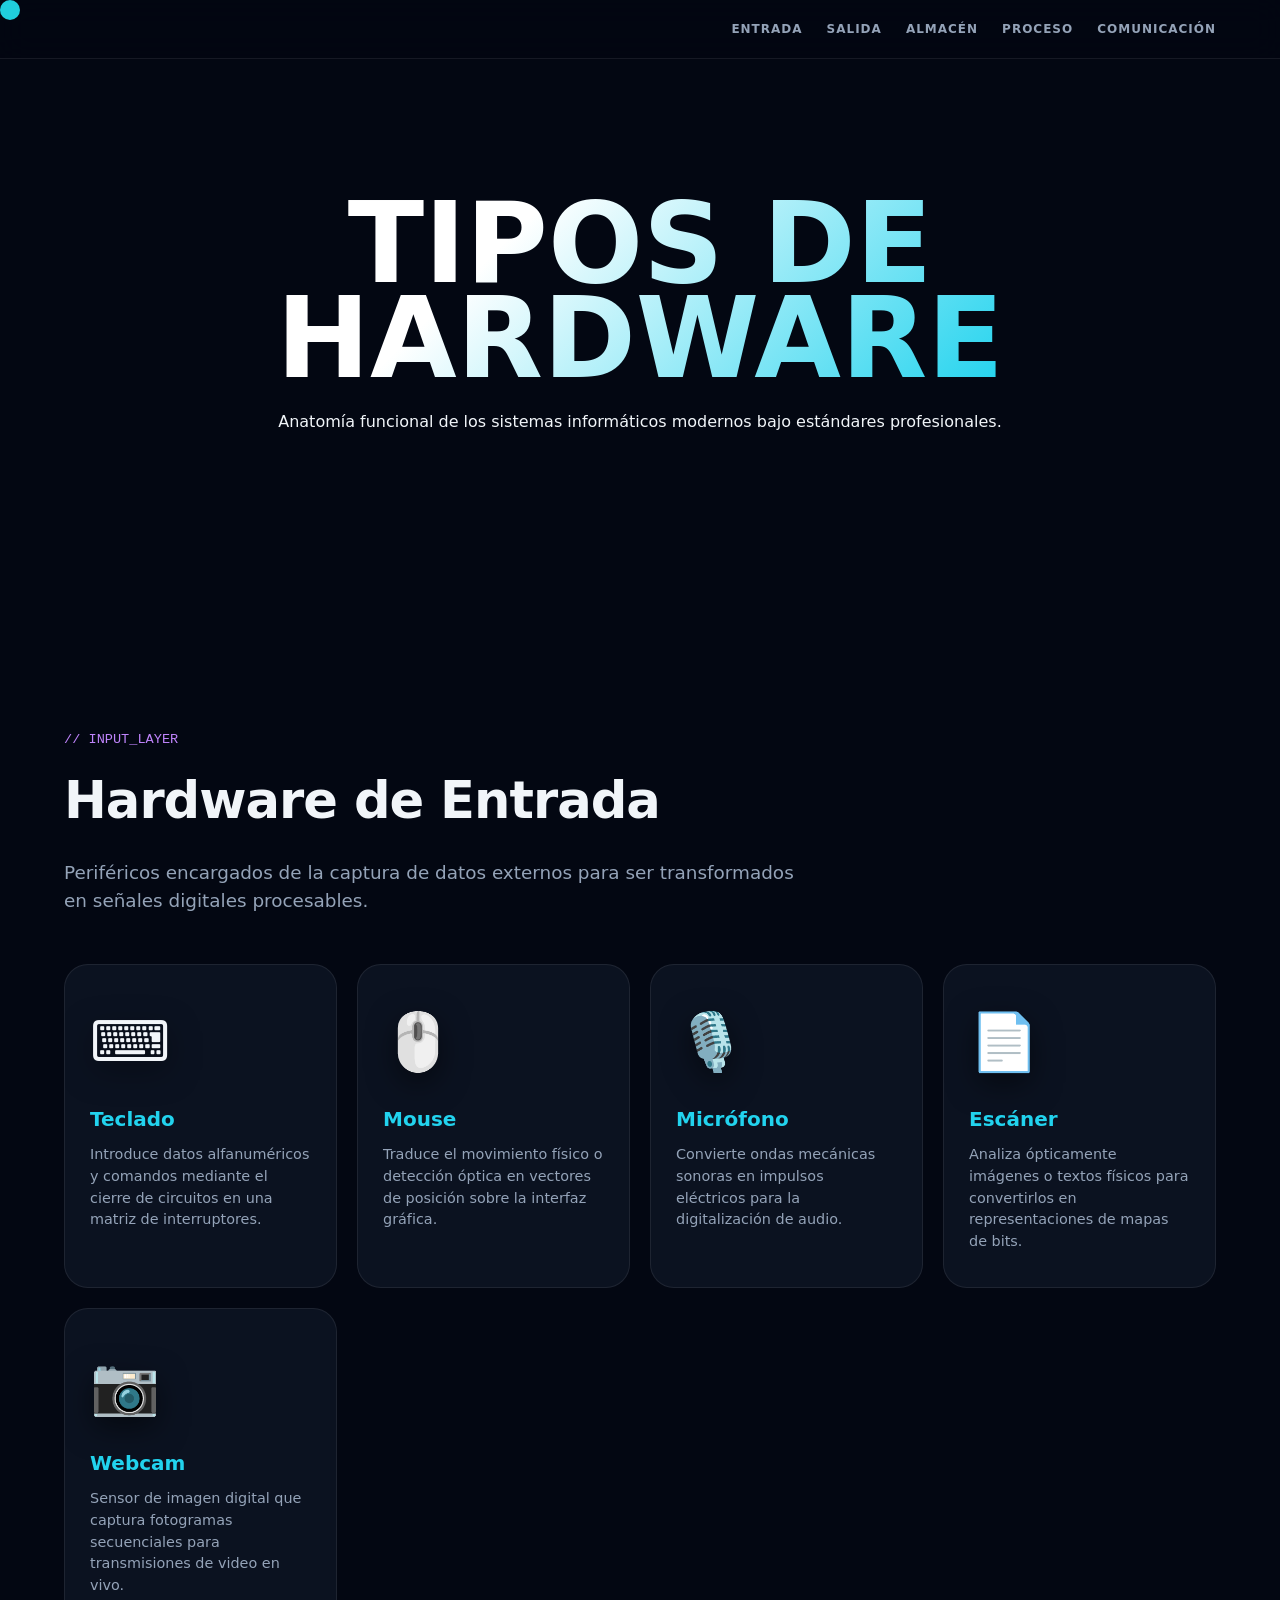
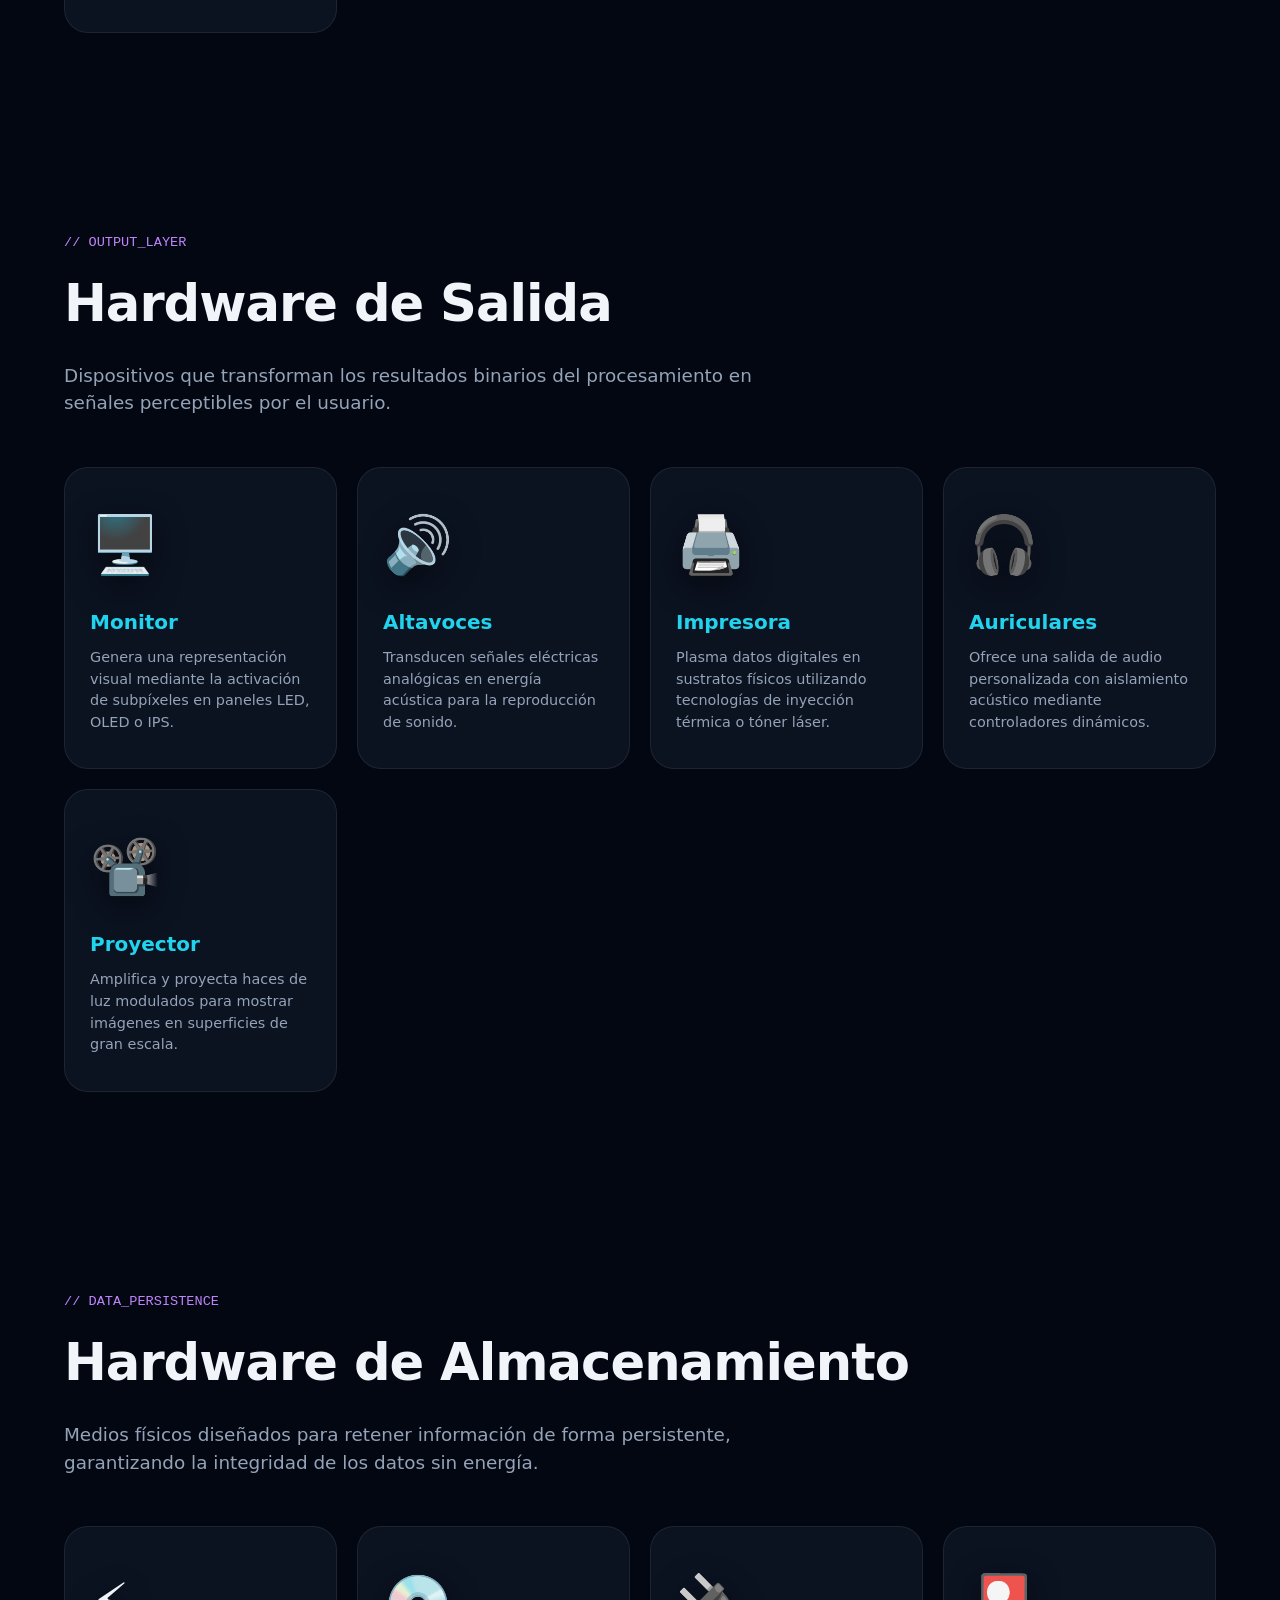
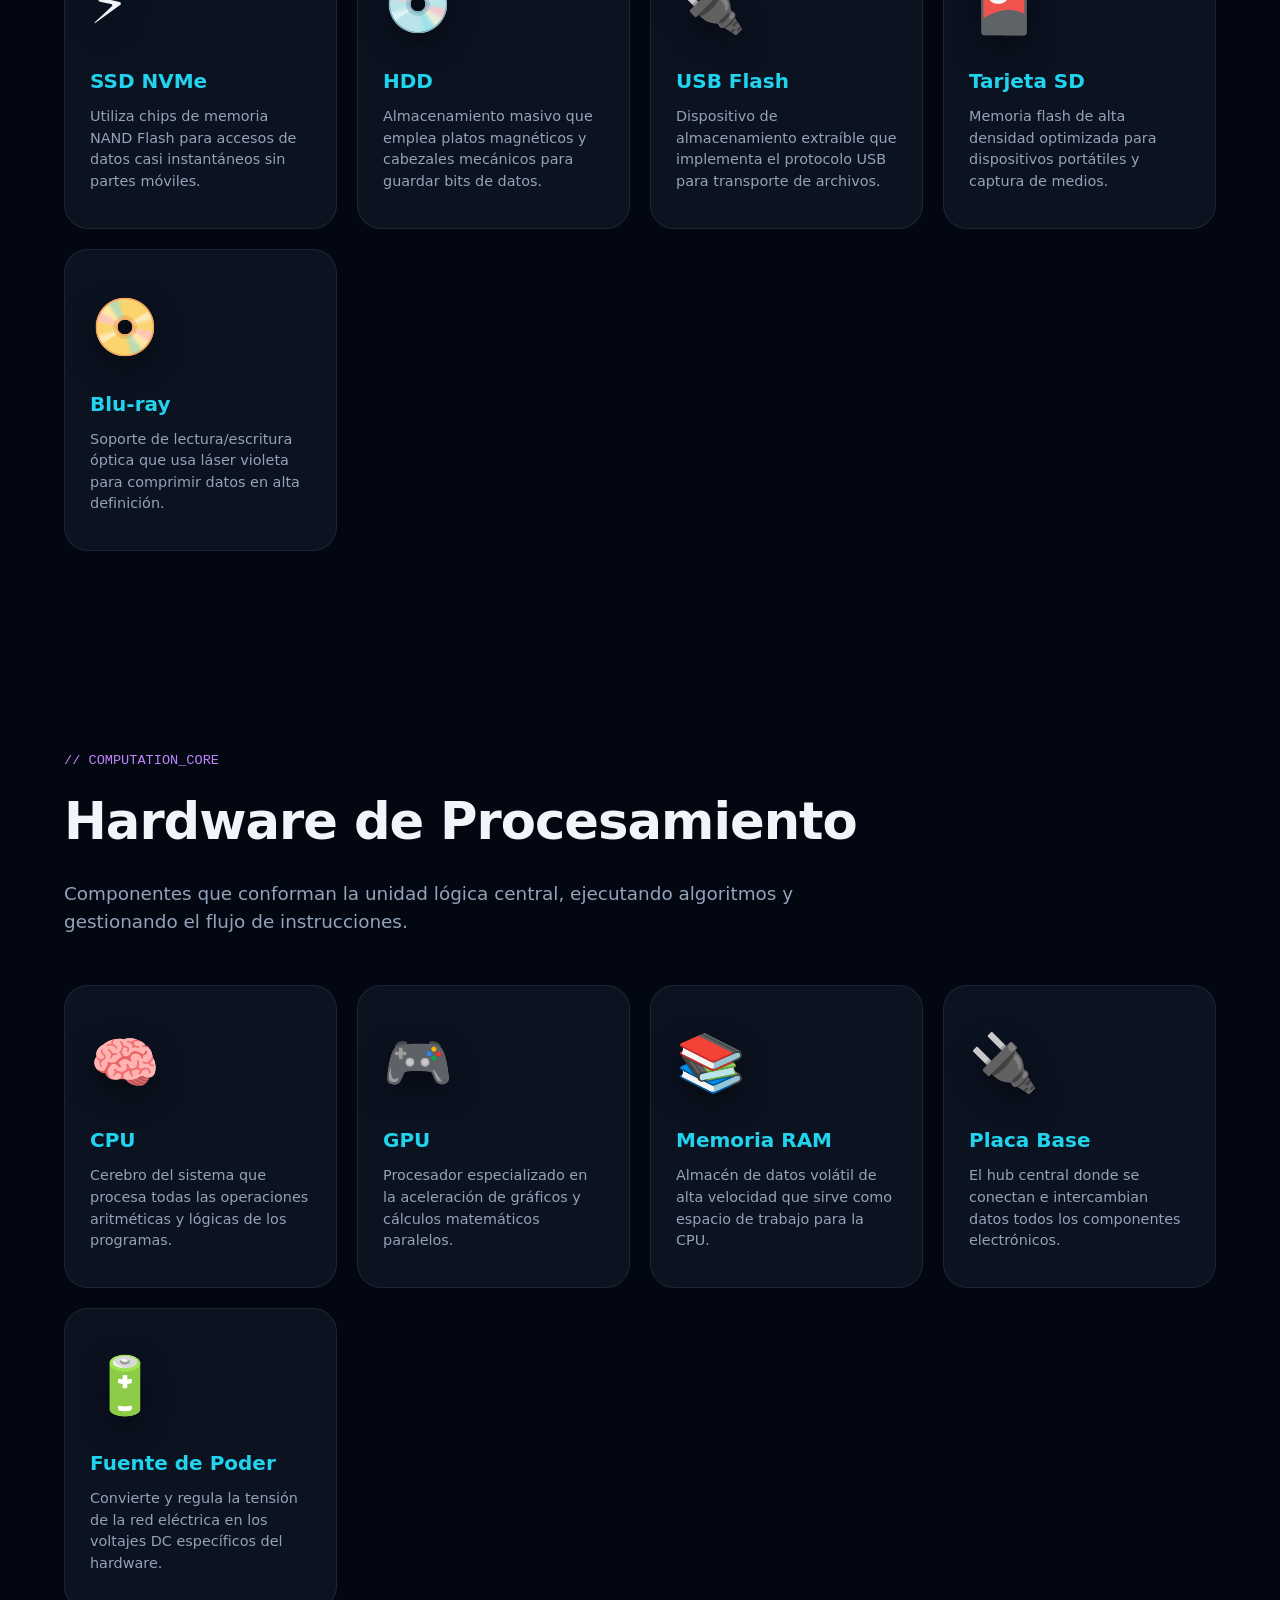
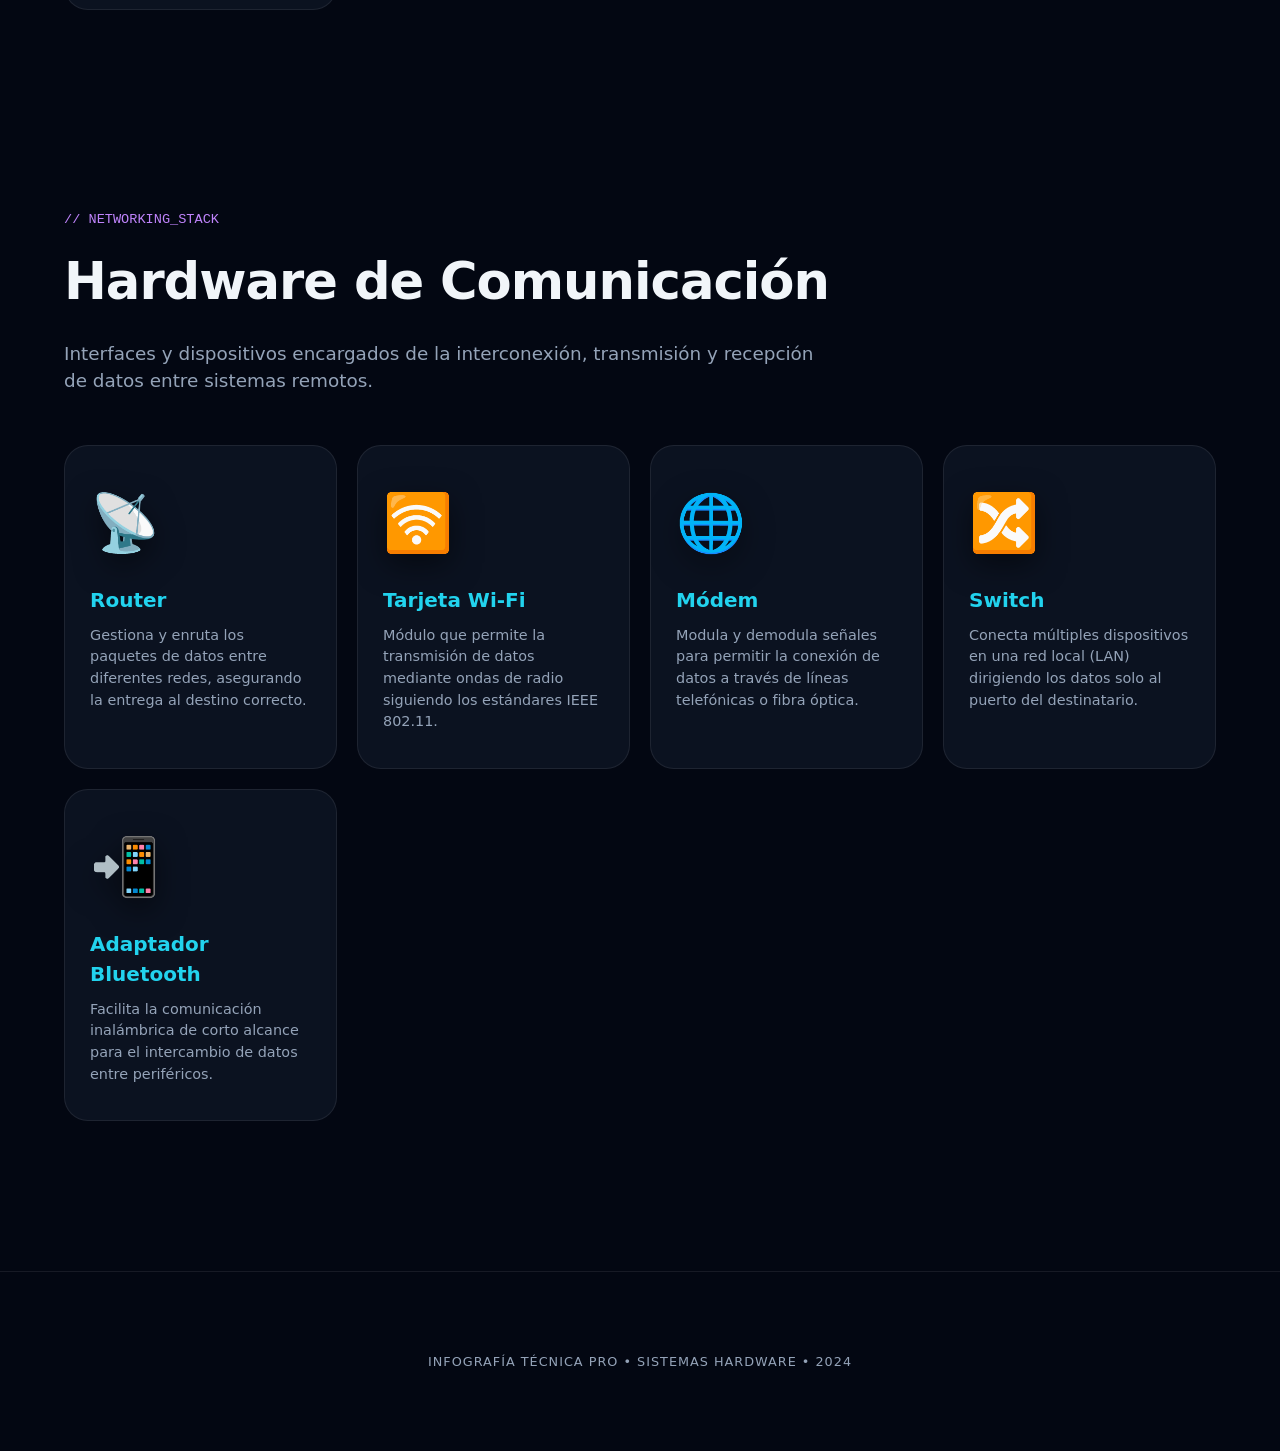
==== index.html @ b160a271 "Add files via upload" ====
<!DOCTYPE html>
<html lang="es">
<head>
    <meta charset="UTF-8">
    <meta name="viewport" content="width=device-width, initial-scale=1.0">
    <title>Tipos de Hardware | Especificaciones Técnicas</title>
    <link rel="stylesheet" href="style.css">
</head>
<body>

    <div id="cursor"></div>
    <div class="scroll-watcher" id="progress"></div>

    <nav>
        <div class="brand"></div>
        <div class="nav-links">
            <a href="#input">Entrada</a>
            <a href="#output">Salida</a>
            <a href="#storage">Almacén</a>
            <a href="#proc">Proceso</a>
            <a href="#comm">Comunicación</a>
        </div>
    </nav>

    <header class="hero">
        <h1>TIPOS DE<br>HARDWARE</h1>
        <p>Anatomía funcional de los sistemas informáticos modernos bajo estándares profesionales.</p>
    </header>

    <div class="content-container">
        
        <!-- ENTRADA -->
        <section class="section" id="input">
            <span class="section-tag">// INPUT_LAYER</span>
            <h2>Hardware de Entrada</h2>
            <p class="desc">Periféricos encargados de la captura de datos externos para ser transformados en señales digitales procesables.</p>
            <div class="hardware-grid">
                <div class="hw-card">
                    <span class="hw-icon">⌨️</span>
                    <div class="hw-name">Teclado</div>
                    <p class="hw-usage">Introduce datos alfanuméricos y comandos mediante el cierre de circuitos en una matriz de interruptores.</p>
                </div>
                <div class="hw-card">
                    <span class="hw-icon">🖱️</span>
                    <div class="hw-name">Mouse</div>
                    <p class="hw-usage">Traduce el movimiento físico o detección óptica en vectores de posición sobre la interfaz gráfica.</p>
                </div>
                <div class="hw-card">
                    <span class="hw-icon">🎙️</span>
                    <div class="hw-name">Micrófono</div>
                    <p class="hw-usage">Convierte ondas mecánicas sonoras en impulsos eléctricos para la digitalización de audio.</p>
                </div>
                <div class="hw-card">
                    <span class="hw-icon">📄</span>
                    <div class="hw-name">Escáner</div>
                    <p class="hw-usage">Analiza ópticamente imágenes o textos físicos para convertirlos en representaciones de mapas de bits.</p>
                </div>
                <div class="hw-card">
                    <span class="hw-icon">📷</span>
                    <div class="hw-name">Webcam</div>
                    <p class="hw-usage">Sensor de imagen digital que captura fotogramas secuenciales para transmisiones de video en vivo.</p>
                </div>
            </div>
        </section>

        <!-- SALIDA -->
        <section class="section" id="output">
            <span class="section-tag">// OUTPUT_LAYER</span>
            <h2>Hardware de Salida</h2>
            <p class="desc">Dispositivos que transforman los resultados binarios del procesamiento en señales perceptibles por el usuario.</p>
            <div class="hardware-grid">
                <div class="hw-card">
                    <span class="hw-icon">🖥️</span>
                    <div class="hw-name">Monitor</div>
                    <p class="hw-usage">Genera una representación visual mediante la activación de subpíxeles en paneles LED, OLED o IPS.</p>
                </div>
                <div class="hw-card">
                    <span class="hw-icon">🔊</span>
                    <div class="hw-name">Altavoces</div>
                    <p class="hw-usage">Transducen señales eléctricas analógicas en energía acústica para la reproducción de sonido.</p>
                </div>
                <div class="hw-card">
                    <span class="hw-icon">🖨️</span>
                    <div class="hw-name">Impresora</div>
                    <p class="hw-usage">Plasma datos digitales en sustratos físicos utilizando tecnologías de inyección térmica o tóner láser.</p>
                </div>
                <div class="hw-card">
                    <span class="hw-icon">🎧</span>
                    <div class="hw-name">Auriculares</div>
                    <p class="hw-usage">Ofrece una salida de audio personalizada con aislamiento acústico mediante controladores dinámicos.</p>
                </div>
                <div class="hw-card">
                    <span class="hw-icon">📽️</span>
                    <div class="hw-name">Proyector</div>
                    <p class="hw-usage">Amplifica y proyecta haces de luz modulados para mostrar imágenes en superficies de gran escala.</p>
                </div>
            </div>
        </section>

        <!-- ALMACENAMIENTO -->
        <section class="section" id="storage">
            <span class="section-tag">// DATA_PERSISTENCE</span>
            <h2>Hardware de Almacenamiento</h2>
            <p class="desc">Medios físicos diseñados para retener información de forma persistente, garantizando la integridad de los datos sin energía.</p>
            <div class="hardware-grid">
                <div class="hw-card">
                    <span class="hw-icon">⚡</span>
                    <div class="hw-name">SSD NVMe</div>
                    <p class="hw-usage">Utiliza chips de memoria NAND Flash para accesos de datos casi instantáneos sin partes móviles.</p>
                </div>
                <div class="hw-card">
                    <span class="hw-icon">💿</span>
                    <div class="hw-name">HDD</div>
                    <p class="hw-usage">Almacenamiento masivo que emplea platos magnéticos y cabezales mecánicos para guardar bits de datos.</p>
                </div>
                <div class="hw-card">
                    <span class="hw-icon">🔌</span>
                    <div class="hw-name">USB Flash</div>
                    <p class="hw-usage">Dispositivo de almacenamiento extraíble que implementa el protocolo USB para transporte de archivos.</p>
                </div>
                <div class="hw-card">
                    <span class="hw-icon">🎴</span>
                    <div class="hw-name">Tarjeta SD</div>
                    <p class="hw-usage">Memoria flash de alta densidad optimizada para dispositivos portátiles y captura de medios.</p>
                </div>
                <div class="hw-card">
                    <span class="hw-icon">📀</span>
                    <div class="hw-name">Blu-ray</div>
                    <p class="hw-usage">Soporte de lectura/escritura óptica que usa láser violeta para comprimir datos en alta definición.</p>
                </div>
            </div>
        </section>

        <!-- PROCESAMIENTO -->
        <section class="section" id="proc">
            <span class="section-tag">// COMPUTATION_CORE</span>
            <h2>Hardware de Procesamiento</h2>
            <p class="desc">Componentes que conforman la unidad lógica central, ejecutando algoritmos y gestionando el flujo de instrucciones.</p>
            <div class="hardware-grid">
                <div class="hw-card">
                    <span class="hw-icon">🧠</span>
                    <div class="hw-name">CPU</div>
                    <p class="hw-usage">Cerebro del sistema que procesa todas las operaciones aritméticas y lógicas de los programas.</p>
                </div>
                <div class="hw-card">
                    <span class="hw-icon">🎮</span>
                    <div class="hw-name">GPU</div>
                    <p class="hw-usage">Procesador especializado en la aceleración de gráficos y cálculos matemáticos paralelos.</p>
                </div>
                <div class="hw-card">
                    <span class="hw-icon">📚</span>
                    <div class="hw-name">Memoria RAM</div>
                    <p class="hw-usage">Almacén de datos volátil de alta velocidad que sirve como espacio de trabajo para la CPU.</p>
                </div>
                <div class="hw-card">
                    <span class="hw-icon">🔌</span>
                    <div class="hw-name">Placa Base</div>
                    <p class="hw-usage">El hub central donde se conectan e intercambian datos todos los componentes electrónicos.</p>
                </div>
                <div class="hw-card">
                    <span class="hw-icon">🔋</span>
                    <div class="hw-name">Fuente de Poder</div>
                    <p class="hw-usage">Convierte y regula la tensión de la red eléctrica en los voltajes DC específicos del hardware.</p>
                </div>
            </div>
        </section>

        <!-- COMUNICACIÓN -->
        <section class="section" id="comm">
            <span class="section-tag">// NETWORKING_STACK</span>
            <h2>Hardware de Comunicación</h2>
            <p class="desc">Interfaces y dispositivos encargados de la interconexión, transmisión y recepción de datos entre sistemas remotos.</p>
            <div class="hardware-grid">
                <div class="hw-card">
                    <span class="hw-icon">📡</span>
                    <div class="hw-name">Router</div>
                    <p class="hw-usage">Gestiona y enruta los paquetes de datos entre diferentes redes, asegurando la entrega al destino correcto.</p>
                </div>
                <div class="hw-card">
                    <span class="hw-icon">🛜</span>
                    <div class="hw-name">Tarjeta Wi-Fi</div>
                    <p class="hw-usage">Módulo que permite la transmisión de datos mediante ondas de radio siguiendo los estándares IEEE 802.11.</p>
                </div>
                <div class="hw-card">
                    <span class="hw-icon">🌐</span>
                    <div class="hw-name">Módem</div>
                    <p class="hw-usage">Modula y demodula señales para permitir la conexión de datos a través de líneas telefónicas o fibra óptica.</p>
                </div>
                <div class="hw-card">
                    <span class="hw-icon">🔀</span>
                    <div class="hw-name">Switch</div>
                    <p class="hw-usage">Conecta múltiples dispositivos en una red local (LAN) dirigiendo los datos solo al puerto del destinatario.</p>
                </div>
                <div class="hw-card">
                    <span class="hw-icon">📲</span>
                    <div class="hw-name">Adaptador Bluetooth</div>
                    <p class="hw-usage">Facilita la comunicación inalámbrica de corto alcance para el intercambio de datos entre periféricos.</p>
                </div>
            </div>
        </section>

    </div>

    <footer>
        <p>INFOGRAFÍA TÉCNICA PRO &bull; SISTEMAS HARDWARE &bull; 2024</p>
    </footer>

    <script src="app.js">
        
    </script>
</body>
</html>
---- style.css ----
:root {
            --bg: #030712;
            --card-bg: rgba(17, 24, 39, 0.7);
            --primary: #22d3ee;
            --secondary: #818cf8;
            --text-main: #f1f5f9;
            --text-dim: #94a3b8;
            --accent: #c084fc;
            --border: rgba(255, 255, 255, 0.08);
            --transition-smooth: all 0.5s cubic-bezier(0.23, 1, 0.32, 1);
        }

        * {
            margin: 0;
            padding: 0;
            box-sizing: border-box;
            cursor: none; 
        }

        body {
            font-family: 'Inter', -apple-system, system-ui, sans-serif;
            background-color: var(--bg);
            color: var(--text-main);
            overflow-x: hidden;
            line-height: 1.5;
        }

        /* ===== INTERACTIVE ELEMENTS ===== */
        #cursor {
            width: 20px;
            height: 20px;
            background: var(--primary);
            border-radius: 50%;
            position: fixed;
            pointer-events: none;
            z-index: 10000;
            mix-blend-mode: difference;
            transition: transform 0.15s ease-out;
        }

        .scroll-watcher {
            height: 3px;
            position: fixed;
            top: 0;
            z-index: 1001;
            background-color: var(--primary);
            width: 0%;
            box-shadow: 0 0 15px var(--primary);
        }

        /* ===== NAVIGATION ===== */
        nav {
            position: fixed;
            top: 0;
            width: 100%;
            padding: 20px 5%;
            display: flex;
            justify-content: space-between;
            align-items: center;
            background: rgba(3, 7, 18, 0.85);
            backdrop-filter: blur(15px);
            z-index: 1000;
            border-bottom: 1px solid var(--border);
        }

        .brand {
            font-weight: 900;
            letter-spacing: -1px;
            font-size: 1.4rem;
            color: var(--primary);
        }

        .nav-links {
            display: flex;
            gap: 24px;
        }

        .nav-links a {
            color: var(--text-dim);
            text-decoration: none;
            font-size: 0.75rem;
            font-weight: 700;
            text-transform: uppercase;
            transition: var(--transition-smooth);
            letter-spacing: 1px;
        }

        .nav-links a:hover { color: var(--primary); }

        /* ===== LAYOUT ===== */
        .hero {
            height: 70vh;
            display: flex;
            flex-direction: column;
            justify-content: center;
            align-items: center;
            text-align: center;
            padding: 0 10%;
        }

        .hero h1 {
            font-size: clamp(3rem, 10vw, 7rem);
            font-weight: 900;
            line-height: 0.85;
            margin-bottom: 24px;
            background: linear-gradient(135deg, #fff 30%, var(--primary));
            -webkit-background-clip: text;
            -webkit-text-fill-color: transparent;
        }

        .content-container {
            max-width: 1200px;
            margin: 0 auto;
            padding: 0 24px;
        }

        .section {
            padding: 100px 0;
            opacity: 0;
            transform: translateY(40px);
            transition: var(--transition-smooth);
        }

        .section.active {
            opacity: 1;
            transform: translateY(0);
        }

        .section-tag {
            color: var(--accent);
            font-family: 'JetBrains Mono', monospace;
            font-size: 0.85rem;
            margin-bottom: 12px;
            display: block;
            text-transform: uppercase;
        }

        .section h2 {
            font-size: 3.2rem;
            font-weight: 800;
            margin-bottom: 20px;
            letter-spacing: -1px;
        }

        .desc {
            color: var(--text-dim);
            font-size: 1.15rem;
            max-width: 750px;
            margin-bottom: 50px;
        }

        /* ===== HARDWARE GRID ===== */
        .hardware-grid {
            display: grid;
            grid-template-columns: repeat(auto-fit, minmax(240px, 1fr));
            gap: 20px;
        }

        .hw-card {
            background: var(--card-bg);
            border: 1px solid var(--border);
            border-radius: 24px;
            padding: 35px 25px;
            position: relative;
            overflow: hidden;
            transition: var(--transition-smooth);
        }

        /* Dynamic Spotlight */
        .hw-card::before {
            content: '';
            position: absolute;
            inset: 0;
            background: radial-gradient(circle at var(--x, 50%) var(--y, 50%), rgba(34, 211, 238, 0.12) 0%, transparent 60%);
            opacity: 0;
            transition: opacity 0.4s;
            pointer-events: none;
        }

        .hw-card:hover {
            border-color: var(--primary);
            transform: translateY(-10px) scale(1.02);
            background: rgba(17, 24, 39, 0.9);
        }

        .hw-card:hover::before { opacity: 1; }

        .hw-icon {
            font-size: 3.5rem;
            margin-bottom: 20px;
            display: block;
            filter: drop-shadow(0 10px 15px rgba(0,0,0,0.5));
        }

        .hw-name {
            font-size: 1.25rem;
            font-weight: 800;
            margin-bottom: 10px;
            color: var(--primary);
        }

        .hw-usage {
            font-size: 0.9rem;
            color: var(--text-dim);
            line-height: 1.5;
        }

        footer {
            padding: 80px 0;
            text-align: center;
            border-top: 1px solid var(--border);
            margin-top: 50px;
            color: var(--text-dim);
            font-size: 0.8rem;
            letter-spacing: 1px;
        }

        /* ===== MOBILE ADAPTATION ===== */
        @media (max-width: 768px) {
            * { cursor: auto; }
            #cursor { display: none; }
            .nav-links { display: none; }
            .section h2 { font-size: 2.2rem; }
            .hero h1 { font-size: 3.5rem; }
        }
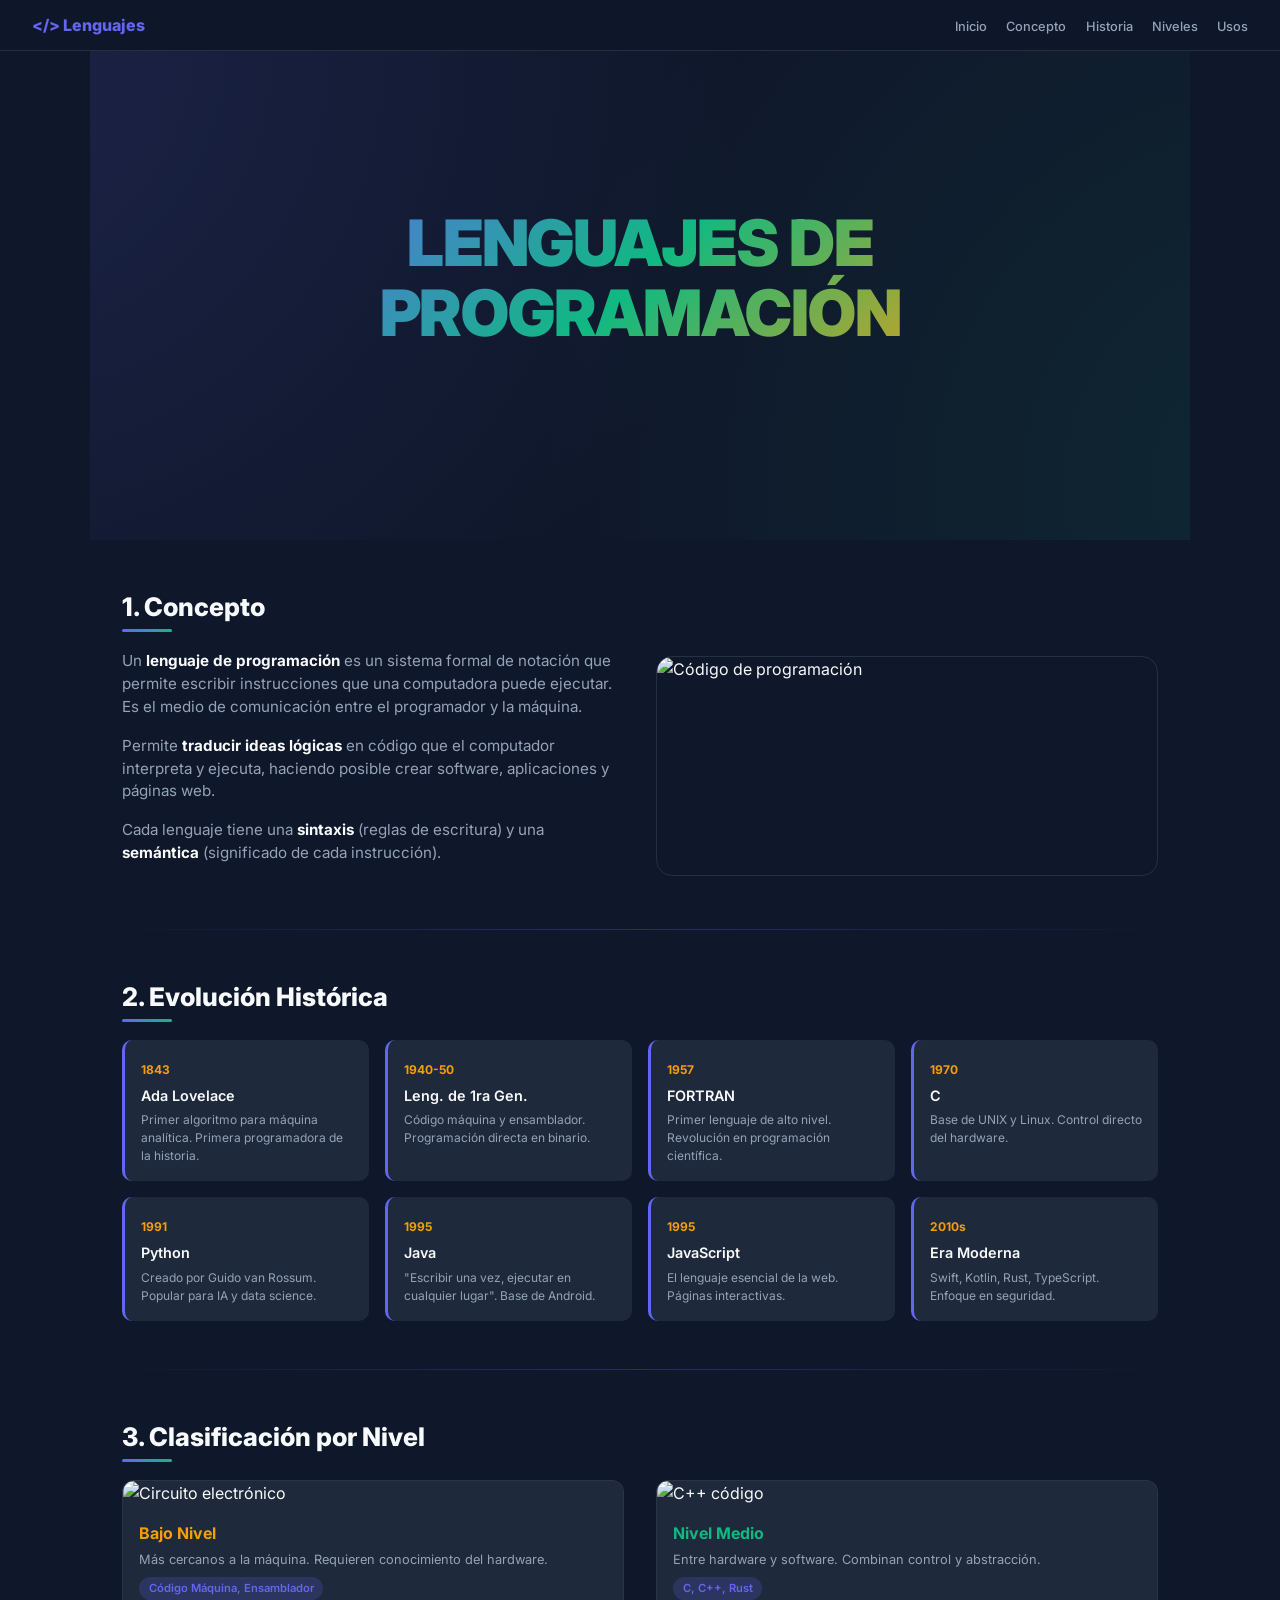
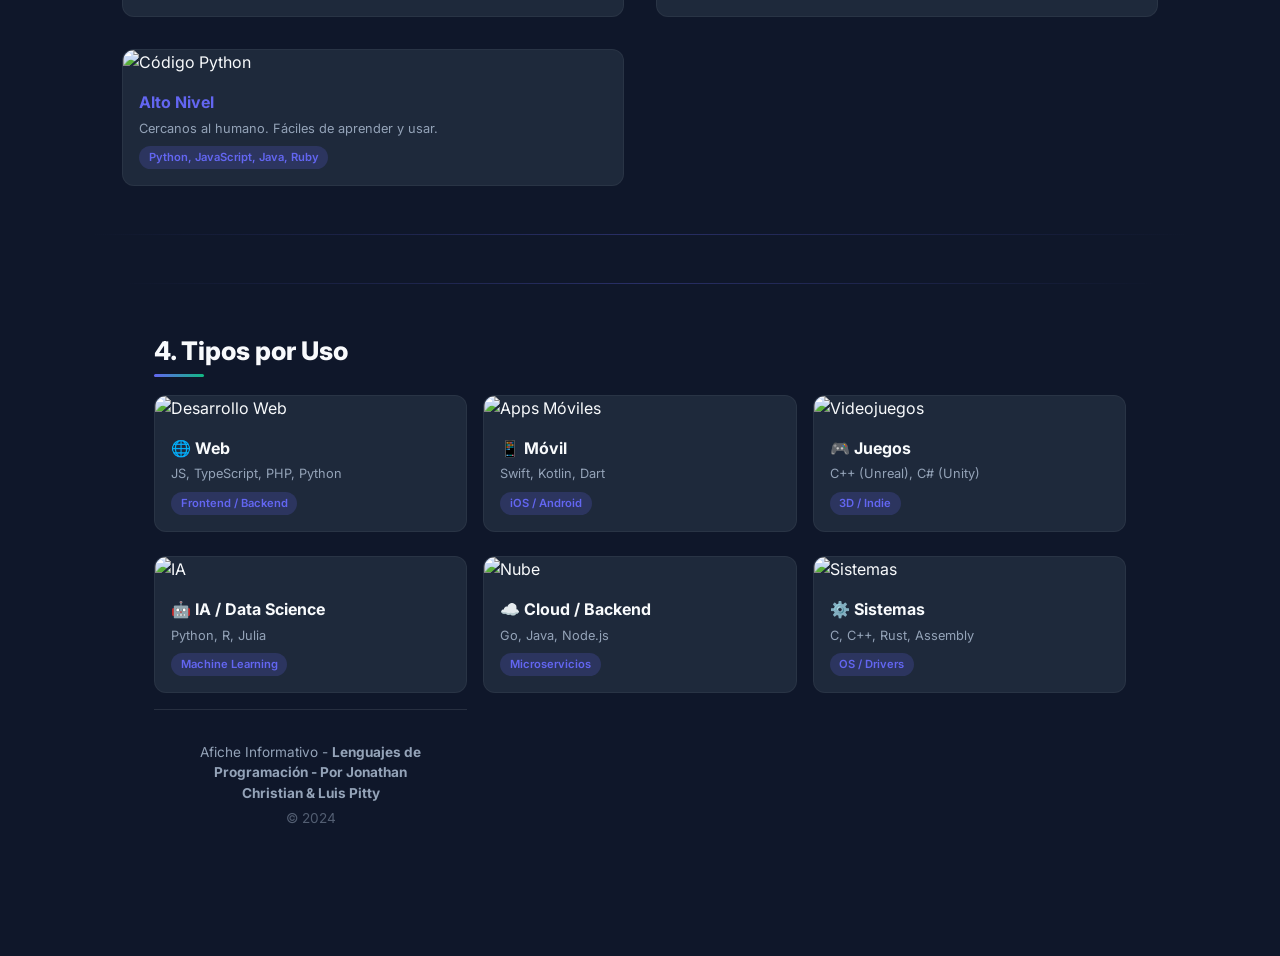
==== commit 1e483437: "Add files via upload" ====
--- a/index.html
+++ b/index.html
@@ -1,212 +1,634 @@
-<!DOCTYPE html>
-<html lang="es">
-<head>
-    <meta charset="UTF-8">
-    <meta name="viewport" content="width=device-width, initial-scale=1.0">
-    <title>Tipos de Hardware | Especificaciones Técnicas</title>
-    <link rel="stylesheet" href="style.css">
-</head>
-<body>
-
-    <div id="cursor"></div>
-    <div class="scroll-watcher" id="progress"></div>
-
-    <nav>
-        <div class="brand"></div>
-        <div class="nav-links">
-            <a href="#input">Entrada</a>
-            <a href="#output">Salida</a>
-            <a href="#storage">Almacén</a>
-            <a href="#proc">Proceso</a>
-            <a href="#comm">Comunicación</a>
-        </div>
-    </nav>
-
-    <header class="hero">
-        <h1>TIPOS DE<br>HARDWARE</h1>
-        <p>Anatomía funcional de los sistemas informáticos modernos bajo estándares profesionales.</p>
-    </header>
-
-    <div class="content-container">
-        
-        <!-- ENTRADA -->
-        <section class="section" id="input">
-            <span class="section-tag">// INPUT_LAYER</span>
-            <h2>Hardware de Entrada</h2>
-            <p class="desc">Periféricos encargados de la captura de datos externos para ser transformados en señales digitales procesables.</p>
-            <div class="hardware-grid">
-                <div class="hw-card">
-                    <span class="hw-icon">⌨️</span>
-                    <div class="hw-name">Teclado</div>
-                    <p class="hw-usage">Introduce datos alfanuméricos y comandos mediante el cierre de circuitos en una matriz de interruptores.</p>
-                </div>
-                <div class="hw-card">
-                    <span class="hw-icon">🖱️</span>
-                    <div class="hw-name">Mouse</div>
-                    <p class="hw-usage">Traduce el movimiento físico o detección óptica en vectores de posición sobre la interfaz gráfica.</p>
-                </div>
-                <div class="hw-card">
-                    <span class="hw-icon">🎙️</span>
-                    <div class="hw-name">Micrófono</div>
-                    <p class="hw-usage">Convierte ondas mecánicas sonoras en impulsos eléctricos para la digitalización de audio.</p>
-                </div>
-                <div class="hw-card">
-                    <span class="hw-icon">📄</span>
-                    <div class="hw-name">Escáner</div>
-                    <p class="hw-usage">Analiza ópticamente imágenes o textos físicos para convertirlos en representaciones de mapas de bits.</p>
-                </div>
-                <div class="hw-card">
-                    <span class="hw-icon">📷</span>
-                    <div class="hw-name">Webcam</div>
-                    <p class="hw-usage">Sensor de imagen digital que captura fotogramas secuenciales para transmisiones de video en vivo.</p>
-                </div>
-            </div>
-        </section>
-
-        <!-- SALIDA -->
-        <section class="section" id="output">
-            <span class="section-tag">// OUTPUT_LAYER</span>
-            <h2>Hardware de Salida</h2>
-            <p class="desc">Dispositivos que transforman los resultados binarios del procesamiento en señales perceptibles por el usuario.</p>
-            <div class="hardware-grid">
-                <div class="hw-card">
-                    <span class="hw-icon">🖥️</span>
-                    <div class="hw-name">Monitor</div>
-                    <p class="hw-usage">Genera una representación visual mediante la activación de subpíxeles en paneles LED, OLED o IPS.</p>
-                </div>
-                <div class="hw-card">
-                    <span class="hw-icon">🔊</span>
-                    <div class="hw-name">Altavoces</div>
-                    <p class="hw-usage">Transducen señales eléctricas analógicas en energía acústica para la reproducción de sonido.</p>
-                </div>
-                <div class="hw-card">
-                    <span class="hw-icon">🖨️</span>
-                    <div class="hw-name">Impresora</div>
-                    <p class="hw-usage">Plasma datos digitales en sustratos físicos utilizando tecnologías de inyección térmica o tóner láser.</p>
-                </div>
-                <div class="hw-card">
-                    <span class="hw-icon">🎧</span>
-                    <div class="hw-name">Auriculares</div>
-                    <p class="hw-usage">Ofrece una salida de audio personalizada con aislamiento acústico mediante controladores dinámicos.</p>
-                </div>
-                <div class="hw-card">
-                    <span class="hw-icon">📽️</span>
-                    <div class="hw-name">Proyector</div>
-                    <p class="hw-usage">Amplifica y proyecta haces de luz modulados para mostrar imágenes en superficies de gran escala.</p>
-                </div>
-            </div>
-        </section>
-
-        <!-- ALMACENAMIENTO -->
-        <section class="section" id="storage">
-            <span class="section-tag">// DATA_PERSISTENCE</span>
-            <h2>Hardware de Almacenamiento</h2>
-            <p class="desc">Medios físicos diseñados para retener información de forma persistente, garantizando la integridad de los datos sin energía.</p>
-            <div class="hardware-grid">
-                <div class="hw-card">
-                    <span class="hw-icon">⚡</span>
-                    <div class="hw-name">SSD NVMe</div>
-                    <p class="hw-usage">Utiliza chips de memoria NAND Flash para accesos de datos casi instantáneos sin partes móviles.</p>
-                </div>
-                <div class="hw-card">
-                    <span class="hw-icon">💿</span>
-                    <div class="hw-name">HDD</div>
-                    <p class="hw-usage">Almacenamiento masivo que emplea platos magnéticos y cabezales mecánicos para guardar bits de datos.</p>
-                </div>
-                <div class="hw-card">
-                    <span class="hw-icon">🔌</span>
-                    <div class="hw-name">USB Flash</div>
-                    <p class="hw-usage">Dispositivo de almacenamiento extraíble que implementa el protocolo USB para transporte de archivos.</p>
-                </div>
-                <div class="hw-card">
-                    <span class="hw-icon">🎴</span>
-                    <div class="hw-name">Tarjeta SD</div>
-                    <p class="hw-usage">Memoria flash de alta densidad optimizada para dispositivos portátiles y captura de medios.</p>
-                </div>
-                <div class="hw-card">
-                    <span class="hw-icon">📀</span>
-                    <div class="hw-name">Blu-ray</div>
-                    <p class="hw-usage">Soporte de lectura/escritura óptica que usa láser violeta para comprimir datos en alta definición.</p>
-                </div>
-            </div>
-        </section>
-
-        <!-- PROCESAMIENTO -->
-        <section class="section" id="proc">
-            <span class="section-tag">// COMPUTATION_CORE</span>
-            <h2>Hardware de Procesamiento</h2>
-            <p class="desc">Componentes que conforman la unidad lógica central, ejecutando algoritmos y gestionando el flujo de instrucciones.</p>
-            <div class="hardware-grid">
-                <div class="hw-card">
-                    <span class="hw-icon">🧠</span>
-                    <div class="hw-name">CPU</div>
-                    <p class="hw-usage">Cerebro del sistema que procesa todas las operaciones aritméticas y lógicas de los programas.</p>
-                </div>
-                <div class="hw-card">
-                    <span class="hw-icon">🎮</span>
-                    <div class="hw-name">GPU</div>
-                    <p class="hw-usage">Procesador especializado en la aceleración de gráficos y cálculos matemáticos paralelos.</p>
-                </div>
-                <div class="hw-card">
-                    <span class="hw-icon">📚</span>
-                    <div class="hw-name">Memoria RAM</div>
-                    <p class="hw-usage">Almacén de datos volátil de alta velocidad que sirve como espacio de trabajo para la CPU.</p>
-                </div>
-                <div class="hw-card">
-                    <span class="hw-icon">🔌</span>
-                    <div class="hw-name">Placa Base</div>
-                    <p class="hw-usage">El hub central donde se conectan e intercambian datos todos los componentes electrónicos.</p>
-                </div>
-                <div class="hw-card">
-                    <span class="hw-icon">🔋</span>
-                    <div class="hw-name">Fuente de Poder</div>
-                    <p class="hw-usage">Convierte y regula la tensión de la red eléctrica en los voltajes DC específicos del hardware.</p>
-                </div>
-            </div>
-        </section>
-
-        <!-- COMUNICACIÓN -->
-        <section class="section" id="comm">
-            <span class="section-tag">// NETWORKING_STACK</span>
-            <h2>Hardware de Comunicación</h2>
-            <p class="desc">Interfaces y dispositivos encargados de la interconexión, transmisión y recepción de datos entre sistemas remotos.</p>
-            <div class="hardware-grid">
-                <div class="hw-card">
-                    <span class="hw-icon">📡</span>
-                    <div class="hw-name">Router</div>
-                    <p class="hw-usage">Gestiona y enruta los paquetes de datos entre diferentes redes, asegurando la entrega al destino correcto.</p>
-                </div>
-                <div class="hw-card">
-                    <span class="hw-icon">🛜</span>
-                    <div class="hw-name">Tarjeta Wi-Fi</div>
-                    <p class="hw-usage">Módulo que permite la transmisión de datos mediante ondas de radio siguiendo los estándares IEEE 802.11.</p>
-                </div>
-                <div class="hw-card">
-                    <span class="hw-icon">🌐</span>
-                    <div class="hw-name">Módem</div>
-                    <p class="hw-usage">Modula y demodula señales para permitir la conexión de datos a través de líneas telefónicas o fibra óptica.</p>
-                </div>
-                <div class="hw-card">
-                    <span class="hw-icon">🔀</span>
-                    <div class="hw-name">Switch</div>
-                    <p class="hw-usage">Conecta múltiples dispositivos en una red local (LAN) dirigiendo los datos solo al puerto del destinatario.</p>
-                </div>
-                <div class="hw-card">
-                    <span class="hw-icon">📲</span>
-                    <div class="hw-name">Adaptador Bluetooth</div>
-                    <p class="hw-usage">Facilita la comunicación inalámbrica de corto alcance para el intercambio de datos entre periféricos.</p>
-                </div>
-            </div>
-        </section>
-
-    </div>
-
-    <footer>
-        <p>INFOGRAFÍA TÉCNICA PRO &bull; SISTEMAS HARDWARE &bull; 2024</p>
-    </footer>
-
-    <script src="app.js">
-        
-    </script>
-</body>
-</html>+<!DOCTYPE html>
+<html lang="es">
+<head>
+  <meta charset="UTF-8">
+  <meta name="viewport" content="width=device-width, initial-scale=1.0">
+  <title>Lenguajes de Programación - Afiche</title>
+  <link rel="preconnect" href="https://fonts.googleapis.com">
+  <link rel="preconnect" href="https://fonts.gstatic.com" crossorigin>
+  <link href="https://fonts.googleapis.com/css2?family=Inter:wght@400;500;600;700;800;900&display=swap" rel="stylesheet">
+  <style>
+    * {
+      margin: 0;
+      padding: 0;
+      box-sizing: border-box;
+    }
+
+    :root {
+      --primary: #6366F1;
+      --secondary: #10B981;
+      --accent: #F59E0B;
+      --danger: #EF4444;
+      --background: #0F172A;
+      --surface: #1E293B;
+      --text-primary: #F8FAFC;
+      --text-secondary: #94A3B8;
+    }
+
+    html {
+      scroll-behavior: smooth;
+    }
+
+    body {
+      font-family: 'Inter', sans-serif;
+      background-color: var(--background);
+      color: var(--text-primary);
+      line-height: 1.5;
+    }
+
+    /* Navbar */
+    nav {
+      position: fixed;
+      top: 0;
+      left: 0;
+      right: 0;
+      background: rgba(15, 23, 42, 0.98);
+      backdrop-filter: blur(10px);
+      padding: 0.8rem 2rem;
+      z-index: 1000;
+      display: flex;
+      justify-content: space-between;
+      align-items: center;
+      border-bottom: 1px solid rgba(255,255,255,0.1);
+    }
+
+    nav .logo {
+      font-weight: 800;
+      font-size: 1rem;
+      color: var(--primary);
+    }
+
+    nav ul {
+      display: flex;
+      list-style: none;
+      gap: 1.2rem;
+    }
+
+    nav ul li a {
+      color: var(--text-secondary);
+      text-decoration: none;
+      font-weight: 500;
+      font-size: 0.8rem;
+      transition: color 0.3s;
+    }
+
+    nav ul li a:hover {
+      color: var(--primary);
+    }
+
+    .menu-toggle {
+      display: none;
+      background: none;
+      border: none;
+      color: var(--text-primary);
+      font-size: 1.5rem;
+      cursor: pointer;
+    }
+
+    /* Hero Section */
+    .hero {
+      min-height: 60vh;
+      display: flex;
+      flex-direction: column;
+      justify-content: center;
+      align-items: center;
+      text-align: center;
+      padding: 5rem 2rem 3rem;
+      position: relative;
+      overflow: hidden;
+    }
+
+    .hero::before {
+      content: '';
+      position: absolute;
+      top: -50%;
+      left: -50%;
+      width: 200%;
+      height: 200%;
+      background:
+        radial-gradient(circle at 20% 30%, rgba(99, 102, 241, 0.15) 0%, transparent 40%),
+        radial-gradient(circle at 80% 70%, rgba(16, 185, 129, 0.1) 0%, transparent 40%);
+      animation: rotate 30s linear infinite;
+    }
+
+    @keyframes rotate {
+      from { transform: rotate(0deg); }
+      to { transform: rotate(360deg); }
+    }
+
+    .hero-content {
+      position: relative;
+      z-index: 1;
+      max-width: 800px;
+    }
+
+    .hero h1 {
+      font-size: clamp(2rem, 6vw, 4rem);
+      font-weight: 900;
+      letter-spacing: -0.02em;
+      line-height: 1.1;
+      margin-bottom: 1rem;
+      background: linear-gradient(135deg, var(--primary) 0%, var(--secondary) 50%, var(--accent) 100%);
+      -webkit-background-clip: text;
+      -webkit-text-fill-color: transparent;
+      background-clip: text;
+    }
+
+    .hero p {
+      font-size: 1.1rem;
+      color: var(--text-secondary);
+      max-width: 600px;
+      margin: 0 auto 1.5rem;
+    }
+
+    .hero-badge {
+      display: inline-block;
+      background: var(--surface);
+      border: 1px solid rgba(99, 102, 241, 0.3);
+      padding: 0.4rem 1.2rem;
+      border-radius: 50px;
+      font-size: 0.8rem;
+      color: var(--primary);
+      font-weight: 600;
+    }
+
+    /* Sections */
+    section {
+      padding: 3rem 2rem;
+      max-width: 1100px;
+      margin: 0 auto;
+    }
+
+    .section-title {
+      font-size: 1.6rem;
+      font-weight: 800;
+      margin-bottom: 1.5rem;
+      position: relative;
+      display: inline-block;
+    }
+
+    .section-title::after {
+      content: '';
+      position: absolute;
+      bottom: -6px;
+      left: 0;
+      width: 50px;
+      height: 3px;
+      background: linear-gradient(90deg, var(--primary), var(--secondary));
+      border-radius: 2px;
+    }
+
+    /* Grid layouts */
+    .concepto-grid {
+      display: grid;
+      grid-template-columns: 1fr 1fr;
+      gap: 2rem;
+      align-items: center;
+    }
+
+    .concepto-text p {
+      color: var(--text-secondary);
+      font-size: 0.95rem;
+      margin-bottom: 1rem;
+    }
+
+    .concepto-text strong {
+      color: var(--text-primary);
+    }
+
+    .concepto-img {
+      width: 100%;
+      height: 220px;
+      object-fit: cover;
+      border-radius: 16px;
+      border: 1px solid rgba(255,255,255,0.1);
+    }
+
+    /* Two column layouts */
+    .two-col {
+      display: grid;
+      grid-template-columns: 1fr 1fr;
+      gap: 2rem;
+    }
+
+    /* Cards */
+    .cards-row {
+      display: grid;
+      grid-template-columns: repeat(3, 1fr);
+      gap: 1rem;
+    }
+
+    .card {
+      background: var(--surface);
+      border-radius: 12px;
+      overflow: hidden;
+      border: 1px solid rgba(255,255,255,0.05);
+      transition: transform 0.3s;
+    }
+
+    .card:hover {
+      transform: translateY(-3px);
+    }
+
+    .card img {
+      width: 100%;
+      height: 100px;
+      object-fit: cover;
+    }
+
+    .card-body {
+      padding: 1rem;
+    }
+
+    .card-body h3 {
+      font-size: 1rem;
+      font-weight: 700;
+      margin-bottom: 0.3rem;
+    }
+
+    .card-body p {
+      font-size: 0.8rem;
+      color: var(--text-secondary);
+    }
+
+    .card-body .tag {
+      display: inline-block;
+      padding: 0.2rem 0.6rem;
+      background: rgba(99, 102, 241, 0.2);
+      color: var(--primary);
+      border-radius: 50px;
+      font-size: 0.7rem;
+      font-weight: 600;
+      margin-top: 0.5rem;
+    }
+
+    /* Timeline compacto */
+    .timeline-compact {
+      display: grid;
+      grid-template-columns: repeat(4, 1fr);
+      gap: 1rem;
+    }
+
+    .timeline-item {
+      background: var(--surface);
+      padding: 1rem;
+      border-radius: 10px;
+      border-left: 3px solid var(--primary);
+    }
+
+    .timeline-item .year {
+      font-size: 0.75rem;
+      font-weight: 700;
+      color: var(--accent);
+    }
+
+    .timeline-item h4 {
+      font-size: 0.9rem;
+      font-weight: 600;
+      margin: 0.3rem 0;
+    }
+
+    .timeline-item p {
+      font-size: 0.75rem;
+      color: var(--text-secondary);
+    }
+
+    /* Table */
+    .tabla-wrapper {
+      overflow-x: auto;
+    }
+
+    .tabla {
+      width: 100%;
+      border-collapse: collapse;
+      font-size: 0.85rem;
+    }
+
+    .tabla th, .tabla td {
+      padding: 0.8rem;
+      text-align: left;
+      border-bottom: 1px solid rgba(255,255,255,0.1);
+    }
+
+    .tabla th {
+      background: var(--surface);
+      font-weight: 600;
+      color: var(--primary);
+    }
+
+    .tabla td {
+      color: var(--text-secondary);
+    }
+
+    .tabla tr:hover td {
+      background: rgba(99, 102, 241, 0.05);
+    }
+
+    /* Image Grid */
+    .img-grid {
+      display: grid;
+      grid-template-columns: repeat(4, 1fr);
+      gap: 1rem;
+    }
+
+    .img-grid img {
+      width: 100%;
+      height: 120px;
+      object-fit: cover;
+      border-radius: 10px;
+      border: 1px solid rgba(255,255,255,0.1);
+    }
+
+    .img-grid span {
+      font-size: 0.75rem;
+      color: var(--text-secondary);
+      text-align: center;
+      display: block;
+      margin-top: 0.3rem;
+    }
+
+    /* Footer */
+    footer {
+      text-align: center;
+      padding: 2rem;
+      border-top: 1px solid rgba(255,255,255,0.1);
+      color: var(--text-secondary);
+      font-size: 0.85rem;
+    }
+
+    footer p:last-child {
+      margin-top: 0.3rem;
+      opacity: 0.5;
+    }
+
+    /* Animations */
+    .fade-in {
+      opacity: 0;
+      transform: translateY(20px);
+      transition: opacity 0.5s ease-out, transform 0.5s ease-out;
+    }
+
+    .fade-in.visible {
+      opacity: 1;
+      transform: translateY(0);
+    }
+
+    .section-divider {
+      height: 1px;
+      background: linear-gradient(90deg, transparent, rgba(99, 102, 241, 0.3), transparent);
+      max-width: 1100px;
+      margin: 0 auto;
+    }
+
+    @media (max-width: 900px) {
+      .cards-row, .timeline-compact, .img-grid {
+        grid-template-columns: repeat(2, 1fr);
+      }
+    }
+
+    @media (max-width: 768px) {
+      .concepto-grid, .two-col {
+        grid-template-columns: 1fr;
+      }
+
+      .cards-row, .timeline-compact, .img-grid {
+        grid-template-columns: 1fr;
+      }
+
+      nav ul {
+        display: none;
+        position: absolute;
+        top: 100%;
+        left: 0;
+        right: 0;
+        flex-direction: column;
+        background: var(--surface);
+        padding: 1rem;
+        gap: 0.8rem;
+      }
+
+      nav ul.show {
+        display: flex;
+      }
+
+      .menu-toggle {
+        display: block;
+      }
+    }
+  </style>
+</head>
+<body>
+  <nav>
+    <div class="logo">&lt;/&gt; Lenguajes</div>
+    <button class="menu-toggle" onclick="toggleMenu()">☰</button>
+    <ul id="nav-links">
+      <li><a href="#inicio">Inicio</a></li>
+      <li><a href="#concepto">Concepto</a></li>
+      <li><a href="#historia">Historia</a></li>
+      <li><a href="#niveles">Niveles</a></li>
+      <li><a href="#usos">Usos</a></li>
+    </ul>
+  </nav>
+
+  <section class="hero" id="inicio">
+    <div class="hero-content">
+      <h1>LENGUAJES DE PROGRAMACIÓN</h1>
+
+    </div>
+  </section>
+
+  <section id="concepto">
+    <h2 class="section-title fade-in">1. Concepto</h2>
+    <div class="concepto-grid fade-in">
+      <div class="concepto-text">
+        <p>
+          Un <strong>lenguaje de programación</strong> es un sistema formal de notación que permite escribir instrucciones que una computadora puede ejecutar. Es el medio de comunicación entre el programador y la máquina.
+        </p>
+        <p>
+          Permite <strong>traducir ideas lógicas</strong> en código que el computador interpreta y ejecuta, haciendo posible crear software, aplicaciones y páginas web.
+        </p>
+        <p>
+          Cada lenguaje tiene una <strong>sintaxis</strong> (reglas de escritura) y una <strong>semántica</strong> (significado de cada instrucción).
+        </p>
+      </div>
+      <img src="https://images.unsplash.com/photo-1555066931-4365d14bab8c?w=500&h=300&fit=crop" alt="Código de programación" class="concepto-img">
+    </div>
+  </section>
+
+  <div class="section-divider"></div>
+
+  <section id="historia">
+    <h2 class="section-title fade-in">2. Evolución Histórica</h2>
+    <div class="timeline-compact fade-in">
+      <div class="timeline-item">
+        <span class="year">1843</span>
+        <h4>Ada Lovelace</h4>
+        <p>Primer algoritmo para máquina analítica. Primera programadora de la historia.</p>
+      </div>
+      <div class="timeline-item">
+        <span class="year">1940-50</span>
+        <h4>Leng. de 1ra Gen.</h4>
+        <p>Código máquina y ensamblador. Programación directa en binario.</p>
+      </div>
+      <div class="timeline-item">
+        <span class="year">1957</span>
+        <h4>FORTRAN</h4>
+        <p>Primer lenguaje de alto nivel. Revolución en programación científica.</p>
+      </div>
+      <div class="timeline-item">
+        <span class="year">1970</span>
+        <h4>C</h4>
+        <p>Base de UNIX y Linux. Control directo del hardware.</p>
+      </div>
+      <div class="timeline-item">
+        <span class="year">1991</span>
+        <h4>Python</h4>
+        <p>Creado por Guido van Rossum. Popular para IA y data science.</p>
+      </div>
+      <div class="timeline-item">
+        <span class="year">1995</span>
+        <h4>Java</h4>
+        <p>"Escribir una vez, ejecutar en cualquier lugar". Base de Android.</p>
+      </div>
+      <div class="timeline-item">
+        <span class="year">1995</span>
+        <h4>JavaScript</h4>
+        <p>El lenguaje esencial de la web. Páginas interactivas.</p>
+      </div>
+      <div class="timeline-item">
+        <span class="year">2010s</span>
+        <h4>Era Moderna</h4>
+        <p>Swift, Kotlin, Rust, TypeScript. Enfoque en seguridad.</p>
+      </div>
+    </div>
+  </section>
+
+  <div class="section-divider"></div>
+
+  <section id="niveles">
+    <h2 class="section-title fade-in">3. Clasificación por Nivel</h2>
+    <div class="two-col fade-in">
+      <div>
+        <div class="cards-row" style="grid-template-columns: 1fr;">
+          <div class="card">
+            <img src="https://images.unsplash.com/photo-1518770660439-4636190af475?w=400&h=150&fit=crop" alt="Circuito electrónico">
+            <div class="card-body">
+              <h3 style="color: var(--accent);">Bajo Nivel</h3>
+              <p>Más cercanos a la máquina. Requieren conocimiento del hardware.</p>
+              <span class="tag">Código Máquina, Ensamblador</span>
+            </div>
+          </div>
+        </div>
+      </div>
+      <div>
+        <div class="cards-row" style="grid-template-columns: 1fr;">
+          <div class="card">
+            <img src="https://images.unsplash.com/photo-1635070041078-e363dbe005cb?w=400&h=150&fit=crop" alt="C++ código">
+            <div class="card-body">
+              <h3 style="color: var(--secondary);">Nivel Medio</h3>
+              <p>Entre hardware y software. Combinan control y abstracción.</p>
+              <span class="tag">C, C++, Rust</span>
+            </div>
+          </div>
+        </div>
+      </div>
+      <div>
+        <div class="cards-row" style="grid-template-columns: 1fr;">
+          <div class="card">
+            <img src="https://images.unsplash.com/photo-1526374965328-7f61d4dc18c5?w=400&h=150&fit=crop" alt="Código Python">
+            <div class="card-body">
+              <h3 style="color: var(--primary);">Alto Nivel</h3>
+              <p>Cercanos al humano. Fáciles de aprender y usar.</p>
+              <span class="tag">Python, JavaScript, Java, Ruby</span>
+            </div>
+          </div>
+        </div>
+      </div>
+    </div>
+  </section>
+
+  <div class="section-divider"></div>
+
+  <section id="comparacion">
+
+  <div class="section-divider"></div>
+
+  <section id="usos">
+    <h2 class="section-title fade-in">4. Tipos por Uso</h2>
+    <div class="cards-row fade-in">
+      <div class="card">
+        <img src="https://images.unsplash.com/photo-1461749280684-dccba630e2f6?w=400&h=120&fit=crop" alt="Desarrollo Web">
+        <div class="card-body">
+          <h3>🌐 Web</h3>
+          <p>JS, TypeScript, PHP, Python</p>
+          <span class="tag">Frontend / Backend</span>
+        </div>
+      </div>
+      <div class="card">
+        <img src="https://images.unsplash.com/photo-1512941937669-90a1b58e7e9c?w=400&h=120&fit=crop" alt="Apps Móviles">
+        <div class="card-body">
+          <h3>📱 Móvil</h3>
+          <p>Swift, Kotlin, Dart</p>
+          <span class="tag">iOS / Android</span>
+        </div>
+      </div>
+      <div class="card">
+        <img src="https://wwwhatsnew.com/wp-content/uploads/2023/08/tec-362.jpg" alt="Videojuegos">
+        <div class="card-body">
+          <h3>🎮 Juegos</h3>
+          <p>C++ (Unreal), C# (Unity)</p>
+          <span class="tag">3D / Indie</span>
+        </div>
+      </div>
+    </div>
+    <br>
+    <div class="cards-row fade-in">
+      <div class="card">
+        <img src="https://images.unsplash.com/photo-1677442135703-1787eea5ce01?w=400&h=120&fit=crop" alt="IA">
+        <div class="card-body">
+          <h3>🤖 IA / Data Science</h3>
+          <p>Python, R, Julia</p>
+          <span class="tag">Machine Learning</span>
+        </div>
+      </div>
+      <div class="card">
+        <img src="https://www.techrepublic.com/wp-content/uploads/2022/10/cloud-computing-virtualization.jpeg" alt="Nube">
+        <div class="card-body">
+          <h3>☁️ Cloud / Backend</h3>
+          <p>Go, Java, Node.js</p>
+          <span class="tag">Microservicios</span>
+        </div>
+      </div>
+      <div class="card">
+        <img src="https://images.unsplash.com/photo-1558494949-ef010cbdcc31?w=400&h=120&fit=crop" alt="Sistemas">
+        <div class="card-body">
+          <h3>⚙️ Sistemas</h3>
+          <p>C, C++, Rust, Assembly</p>
+          <span class="tag">OS / Drivers</span>
+        </div>
+      </div>
+    </
+  </section>
+
+  <footer>
+    <p>Afiche Informativo - <strong>Lenguajes de Programación - Por Jonathan Christian & Luis Pitty</strong></p>
+    <p style="margin-top: 0.3rem; opacity: 0.5;">© 2024</p>
+  </footer>
+
+  <script>
+    function toggleMenu() {
+      document.getElementById('nav-links').classList.toggle('show');
+    }
+
+    const observer = new IntersectionObserver((entries) => {
+      entries.forEach(entry => {
+        if (entry.isIntersecting) {
+          entry.target.classList.add('visible');
+        }
+      });
+    }, { threshold: 0.1 });
+
+    document.querySelectorAll('.fade-in').forEach(el => observer.observe(el));
+  </script>
+</body>
+</html>
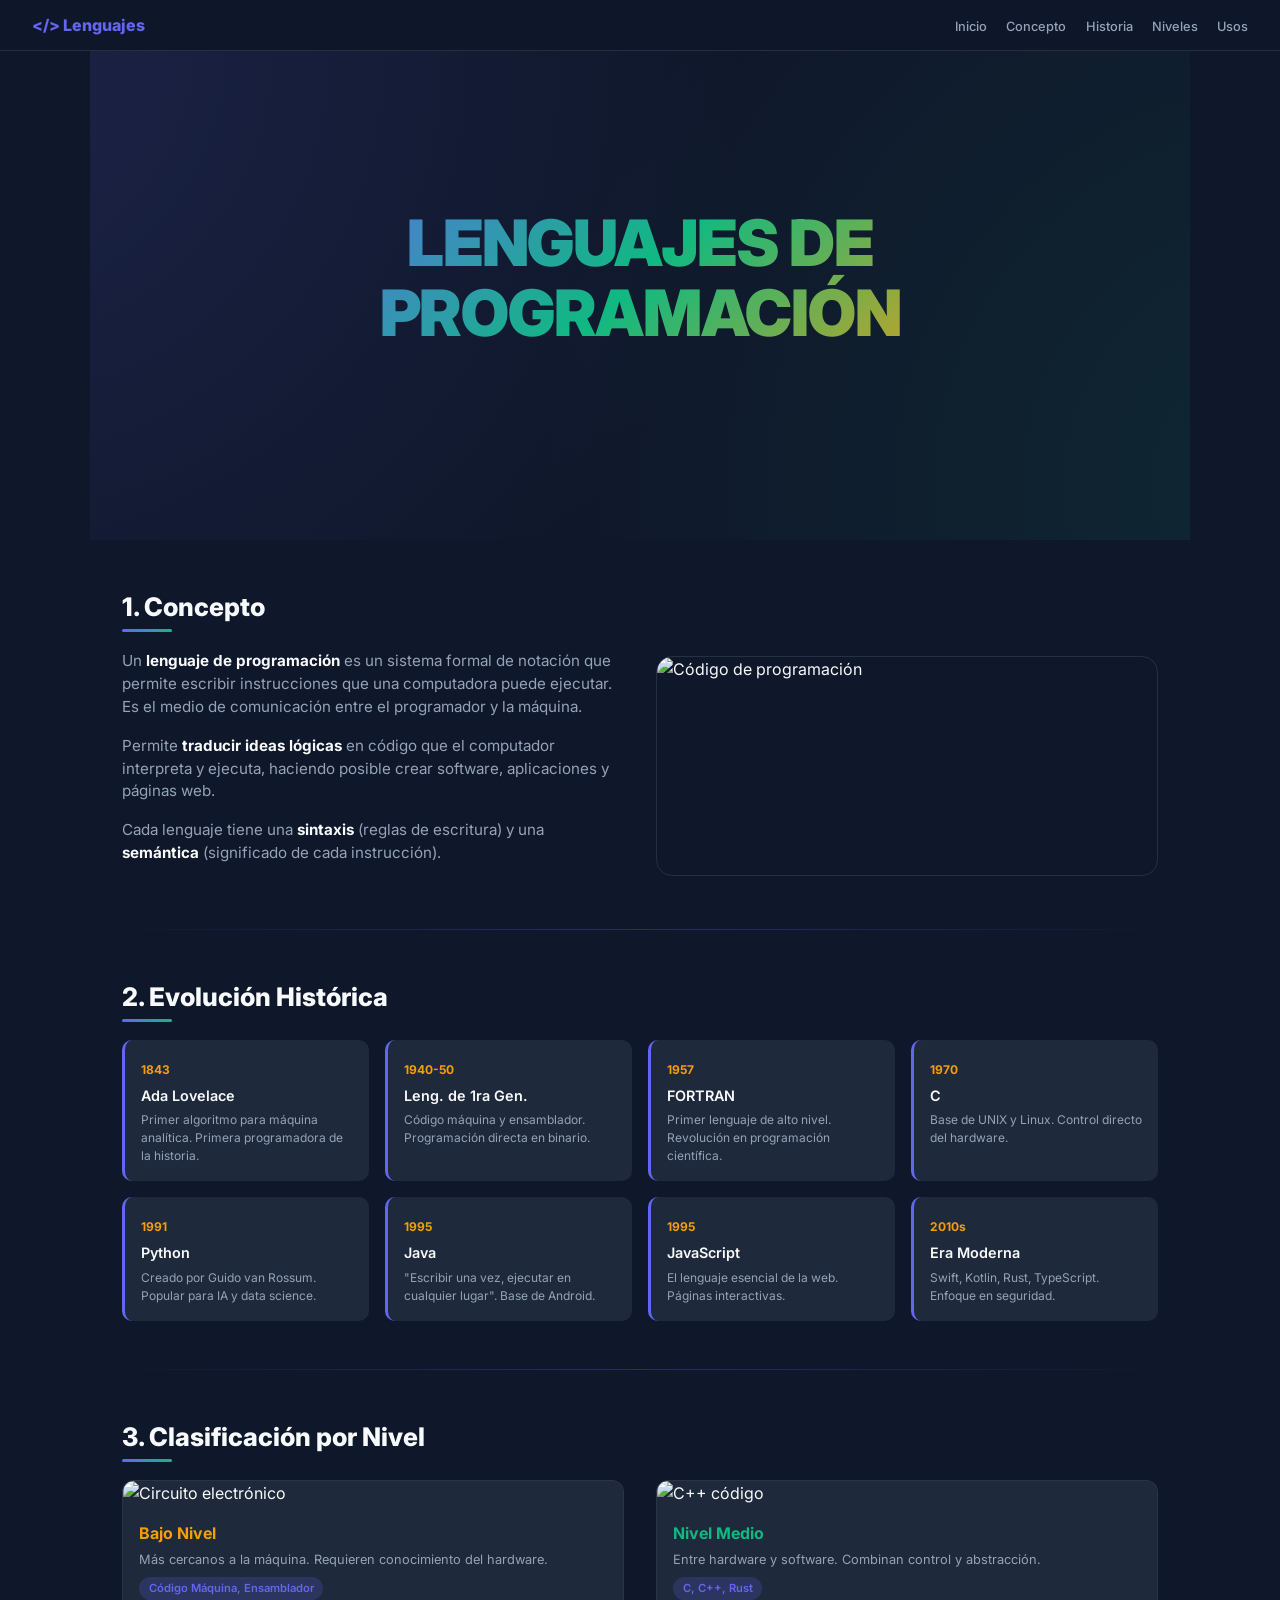
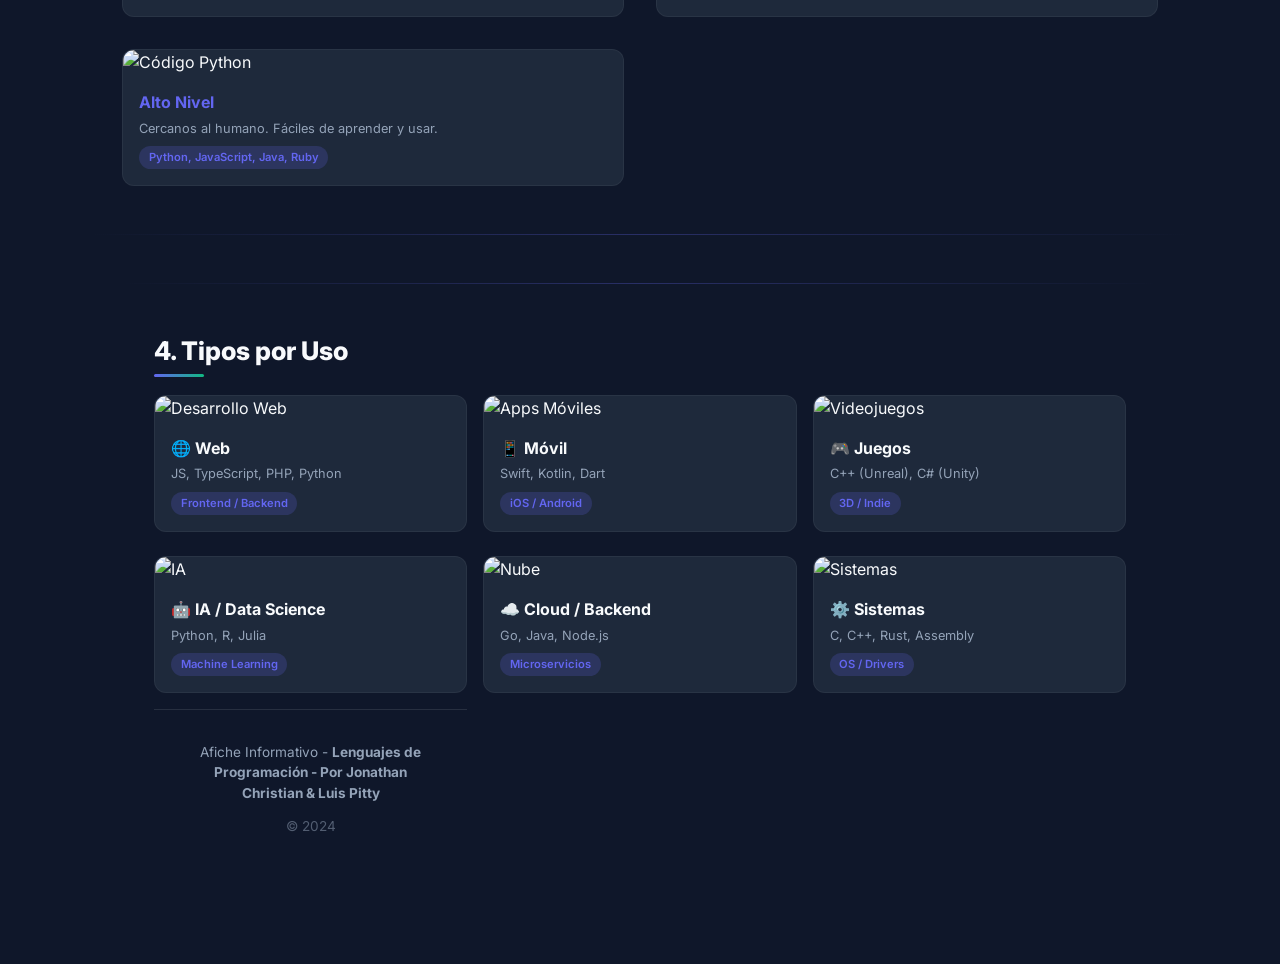
==== commit 4031934e: "Refactor footer structure and styles in index.html" ====
--- a/index.html
+++ b/index.html
@@ -355,10 +355,18 @@
       color: var(--text-secondary);
       font-size: 0.85rem;
     }
-
-    footer p:last-child {
-      margin-top: 0.3rem;
-      opacity: 0.5;
+ .footer-content {
+      display: flex;
+      flex-direction: column;
+      align-items: center;
+      gap: 0.5rem;
+      max-width: 500px;
+      margin: 0 auto;
+    }
+
+    .footer-copyright {
+      opacity: 0.6;
+      font-size: 0.8rem;
     }
 
     /* Animations */
@@ -610,9 +618,10 @@
     </
   </section>
 
-  <footer>
-    <p>Afiche Informativo - <strong>Lenguajes de Programación - Por Jonathan Christian & Luis Pitty</strong></p>
-    <p style="margin-top: 0.3rem; opacity: 0.5;">© 2024</p>
+  <footer >
+    <div class = "footer-content">
+    <p class = "footer-copyrigth">Afiche Informativo - <strong>Lenguajes de Programación - Por Jonathan Christian & Luis Pitty</strong></p>
+    <p style="margin-top: 0.3rem; opacity: 0.5;">© 2024</p></div>
   </footer>
 
   <script>
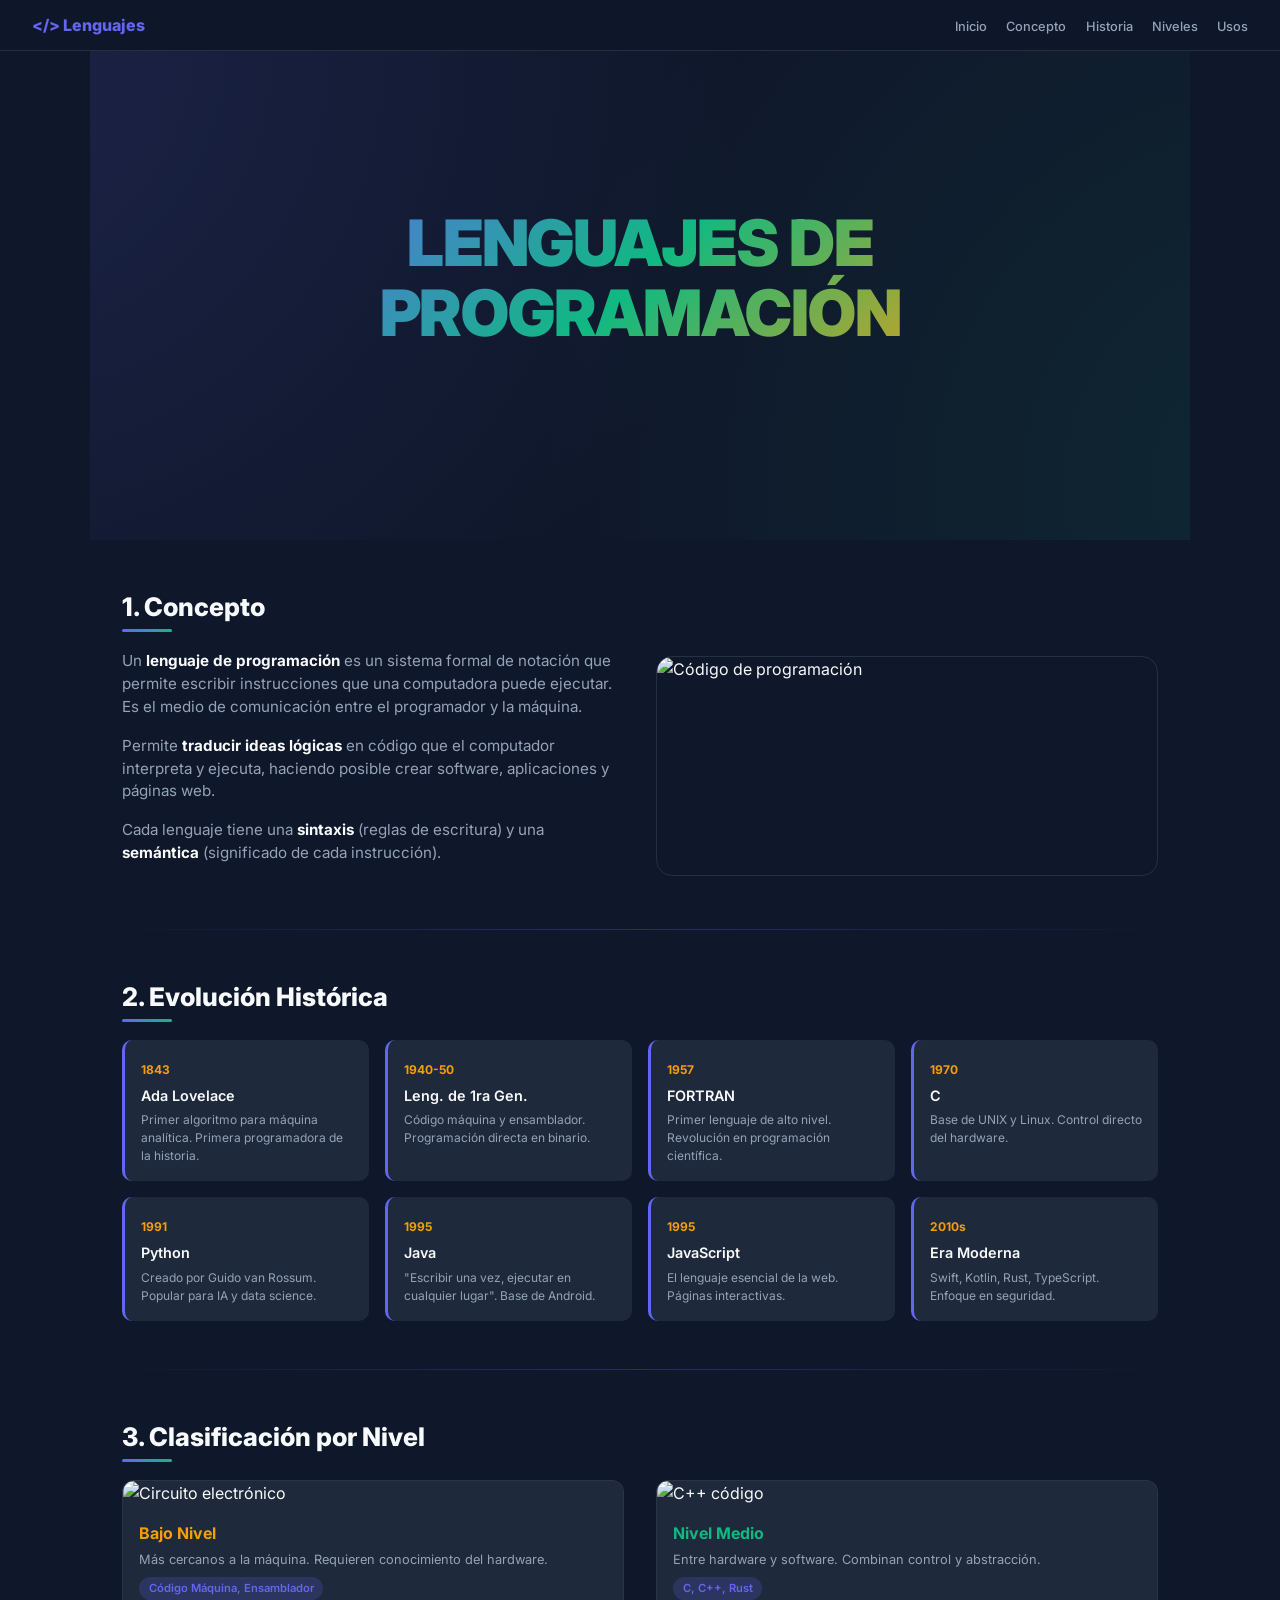
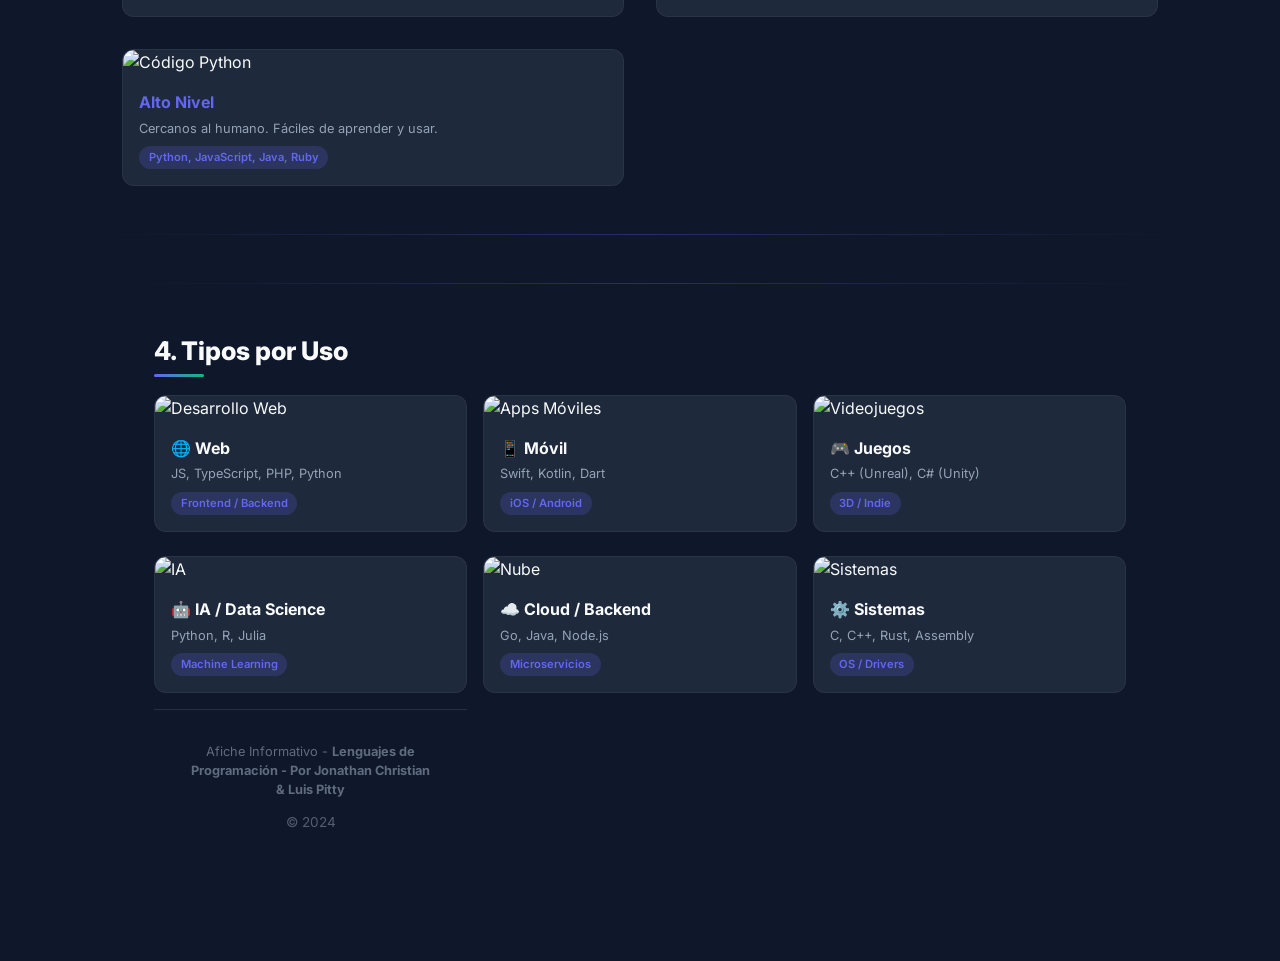
==== commit 67b13341: "Fix typo in footer copyright class name" ====
--- a/index.html
+++ b/index.html
@@ -620,7 +620,7 @@
 
   <footer >
     <div class = "footer-content">
-    <p class = "footer-copyrigth">Afiche Informativo - <strong>Lenguajes de Programación - Por Jonathan Christian & Luis Pitty</strong></p>
+    <p class = "footer-copyright">Afiche Informativo - <strong>Lenguajes de Programación - Por Jonathan Christian & Luis Pitty</strong></p>
     <p style="margin-top: 0.3rem; opacity: 0.5;">© 2024</p></div>
   </footer>
 
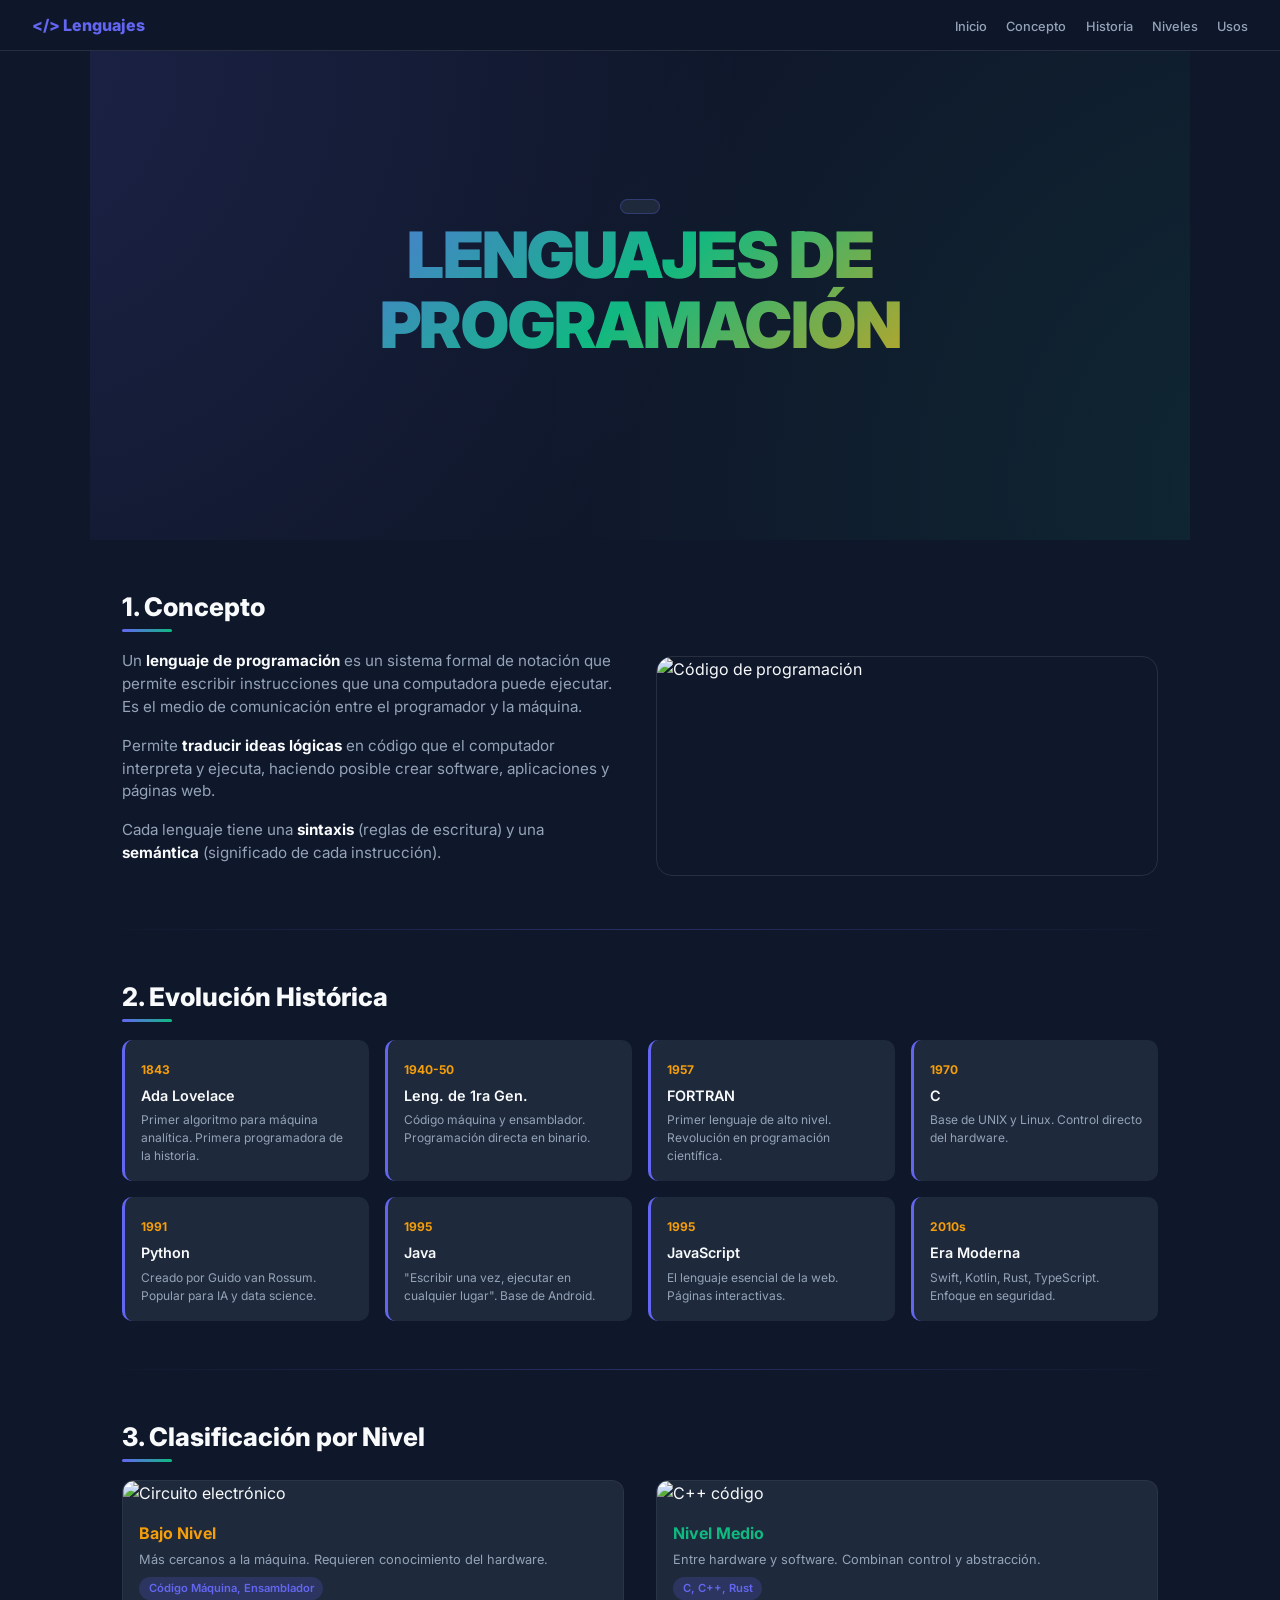
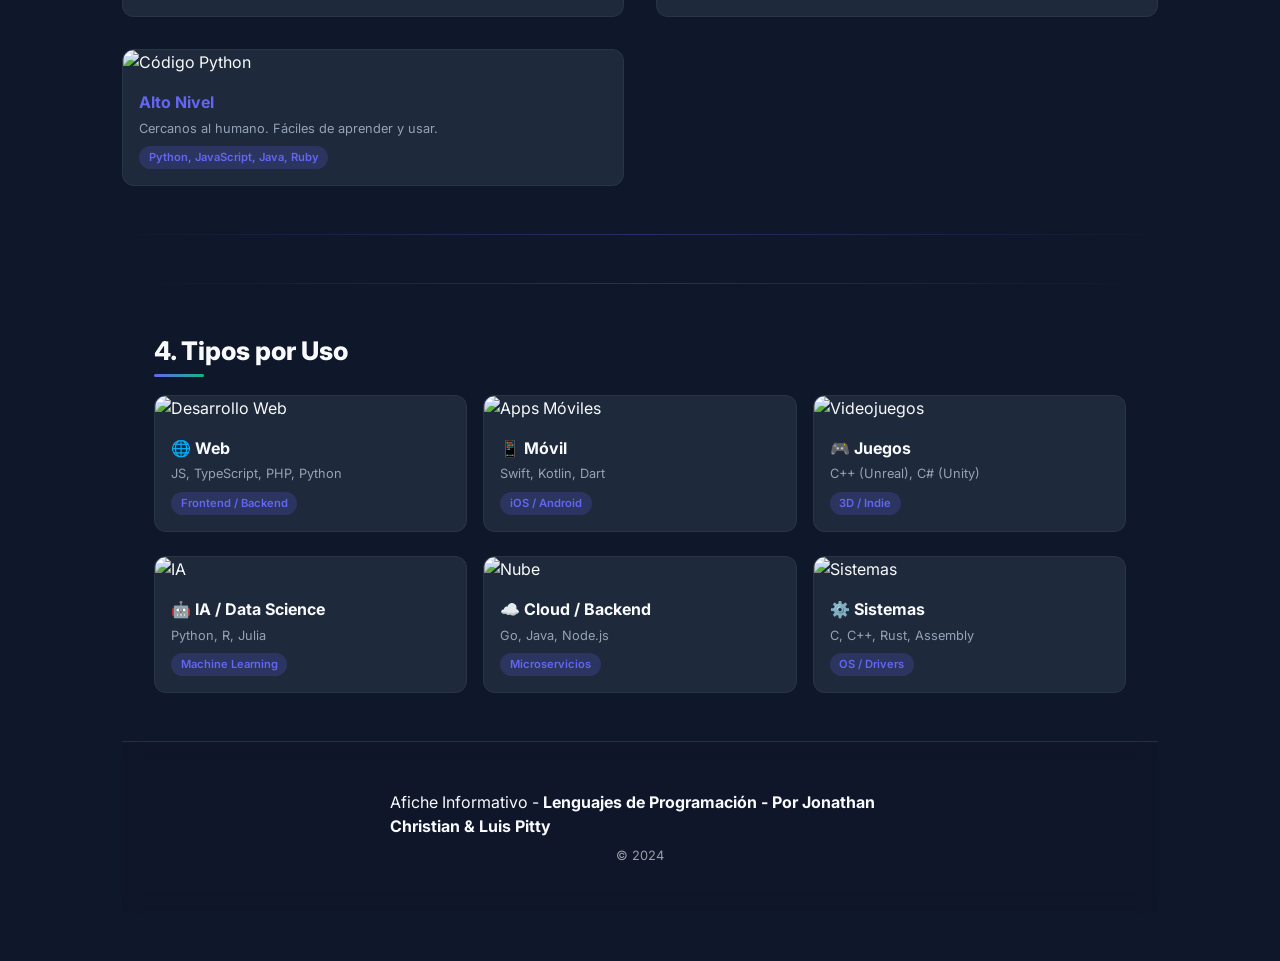
==== commit 711f45f8: "afiche-lenguaje de programacion" ====
--- a/index.html
+++ b/index.html
@@ -43,6 +43,7 @@
       left: 0;
       right: 0;
       background: rgba(15, 23, 42, 0.98);
+      -webkit-backdrop-filter: blur(10px);
       backdrop-filter: blur(10px);
       padding: 0.8rem 2rem;
       z-index: 1000;
@@ -349,13 +350,14 @@
 
     /* Footer */
     footer {
-      text-align: center;
-      padding: 2rem;
+      padding: 3rem 2rem;
       border-top: 1px solid rgba(255,255,255,0.1);
-      color: var(--text-secondary);
-      font-size: 0.85rem;
-    }
- .footer-content {
+      background: rgba(15, 23, 42, 0.6);
+      -webkit-backdrop-filter: blur(10px);
+      backdrop-filter: blur(10px);
+    }
+
+    .footer-content {
       display: flex;
       flex-direction: column;
       align-items: center;
@@ -440,8 +442,9 @@
 
   <section class="hero" id="inicio">
     <div class="hero-content">
+      <span class="hero-badge"></span>
       <h1>LENGUAJES DE PROGRAMACIÓN</h1>
-
+      
     </div>
   </section>
 
@@ -615,13 +618,14 @@
           <span class="tag">OS / Drivers</span>
         </div>
       </div>
-    </
+    </div>
   </section>
 
-  <footer >
-    <div class = "footer-content">
-    <p class = "footer-copyright">Afiche Informativo - <strong>Lenguajes de Programación - Por Jonathan Christian & Luis Pitty</strong></p>
-    <p style="margin-top: 0.3rem; opacity: 0.5;">© 2024</p></div>
+<footer role="contentinfo">
+    <div class="footer-content">
+      <p>Afiche Informativo - <strong>Lenguajes de Programación - Por Jonathan Christian & Luis Pitty</strong></p>
+      <p class="footer-copyright">© 2024</p>
+    </div>
   </footer>
 
   <script>
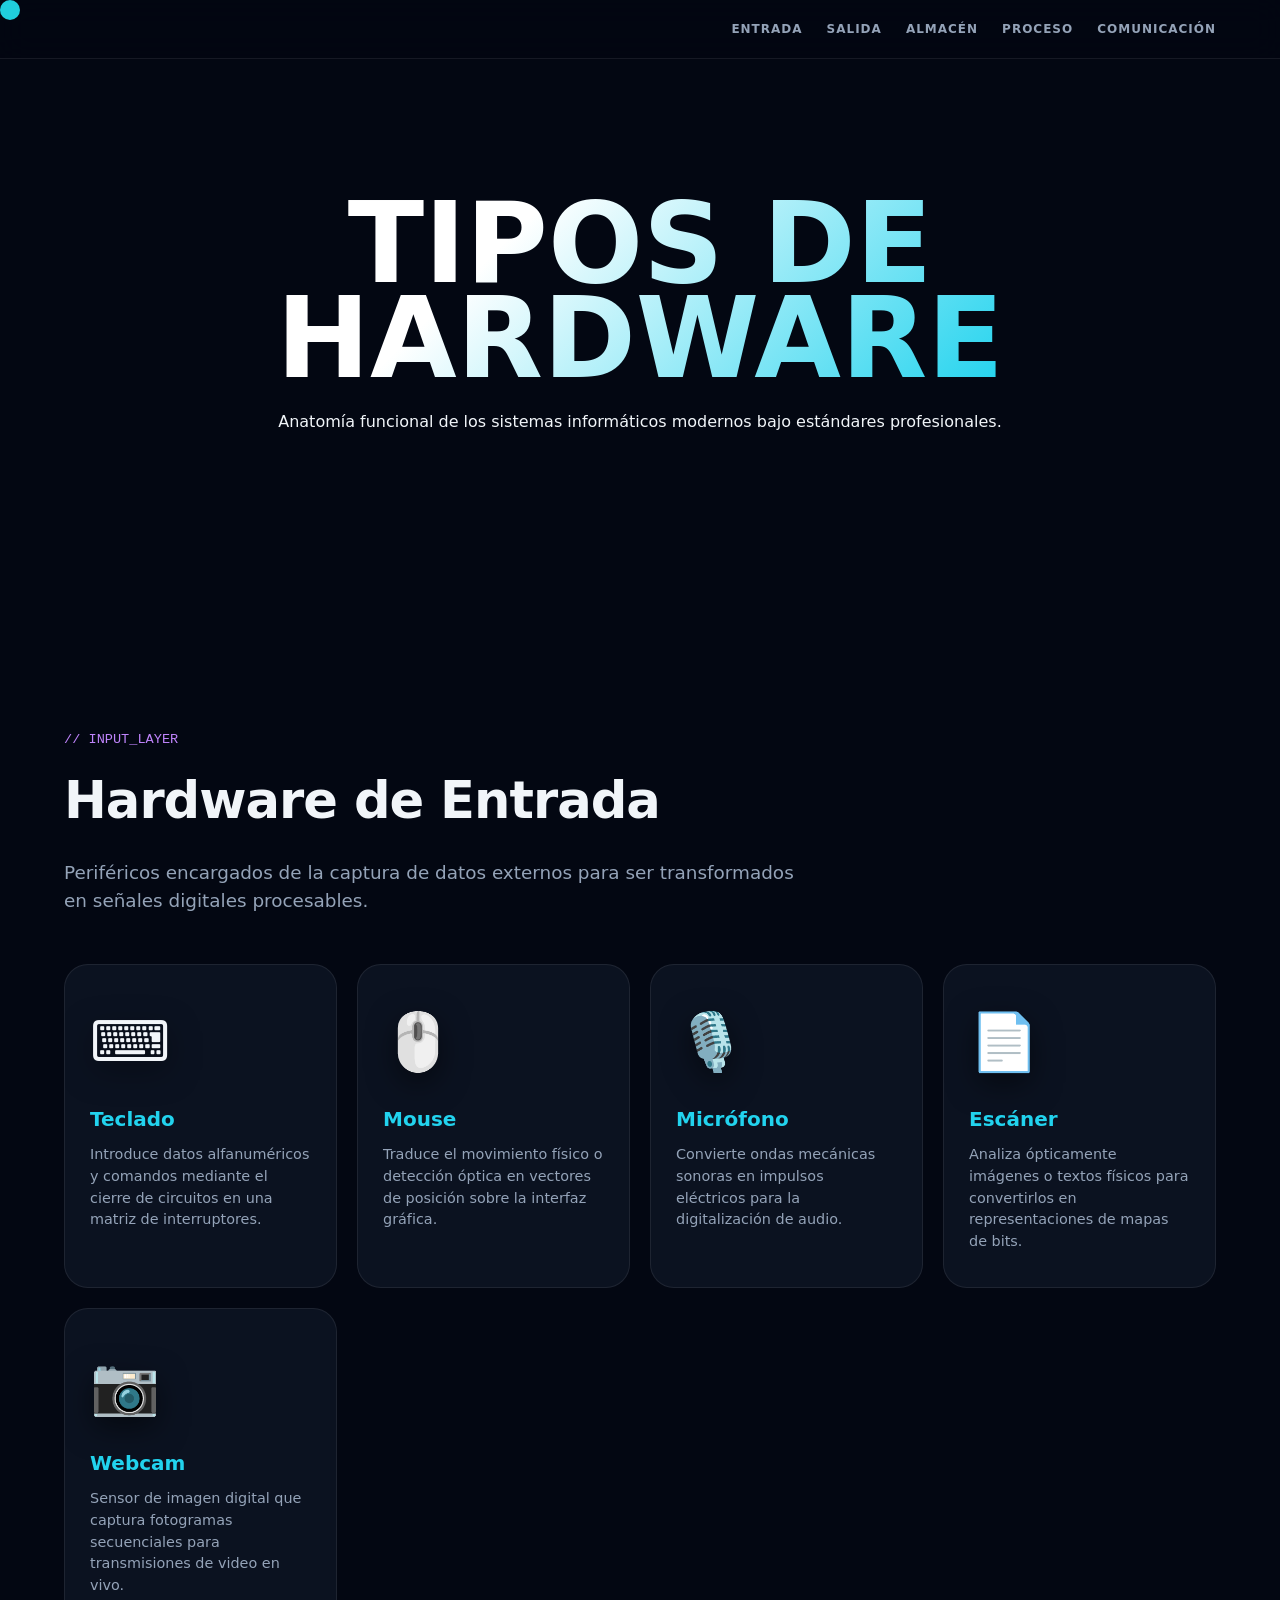
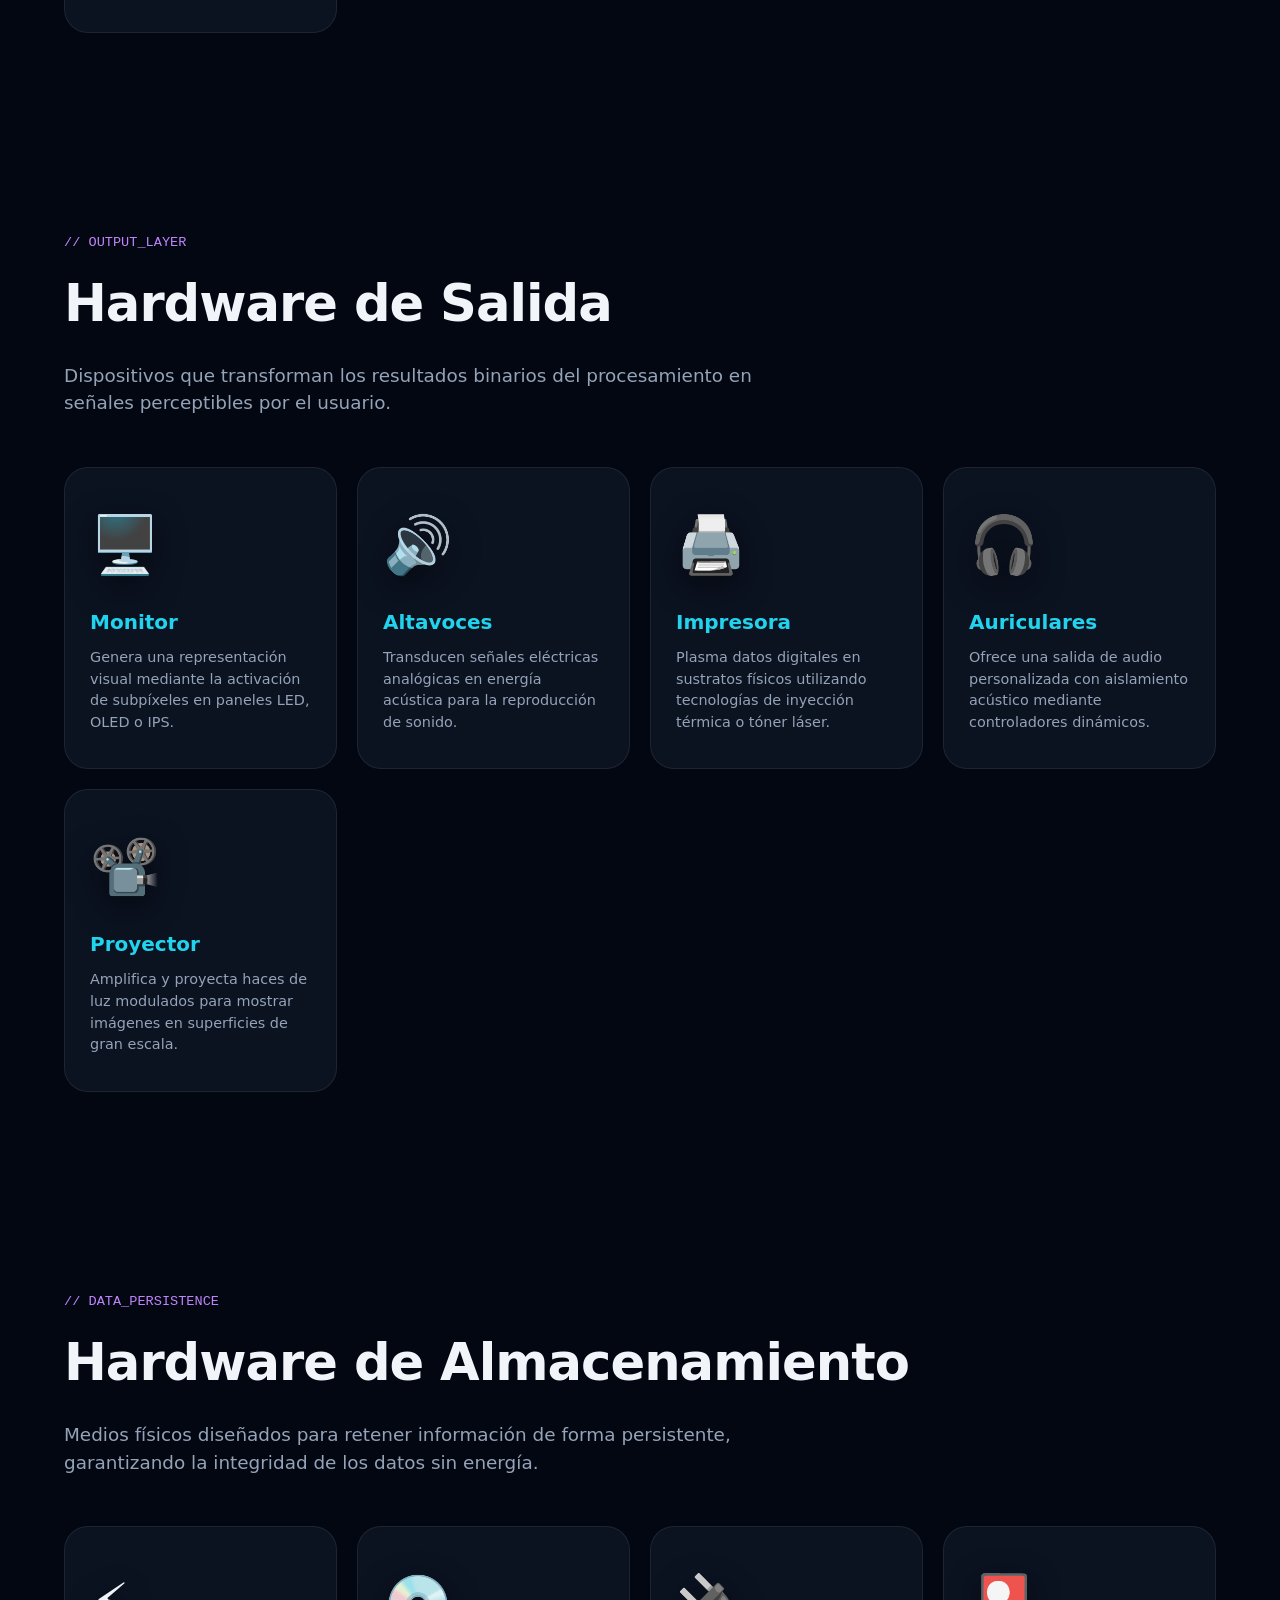
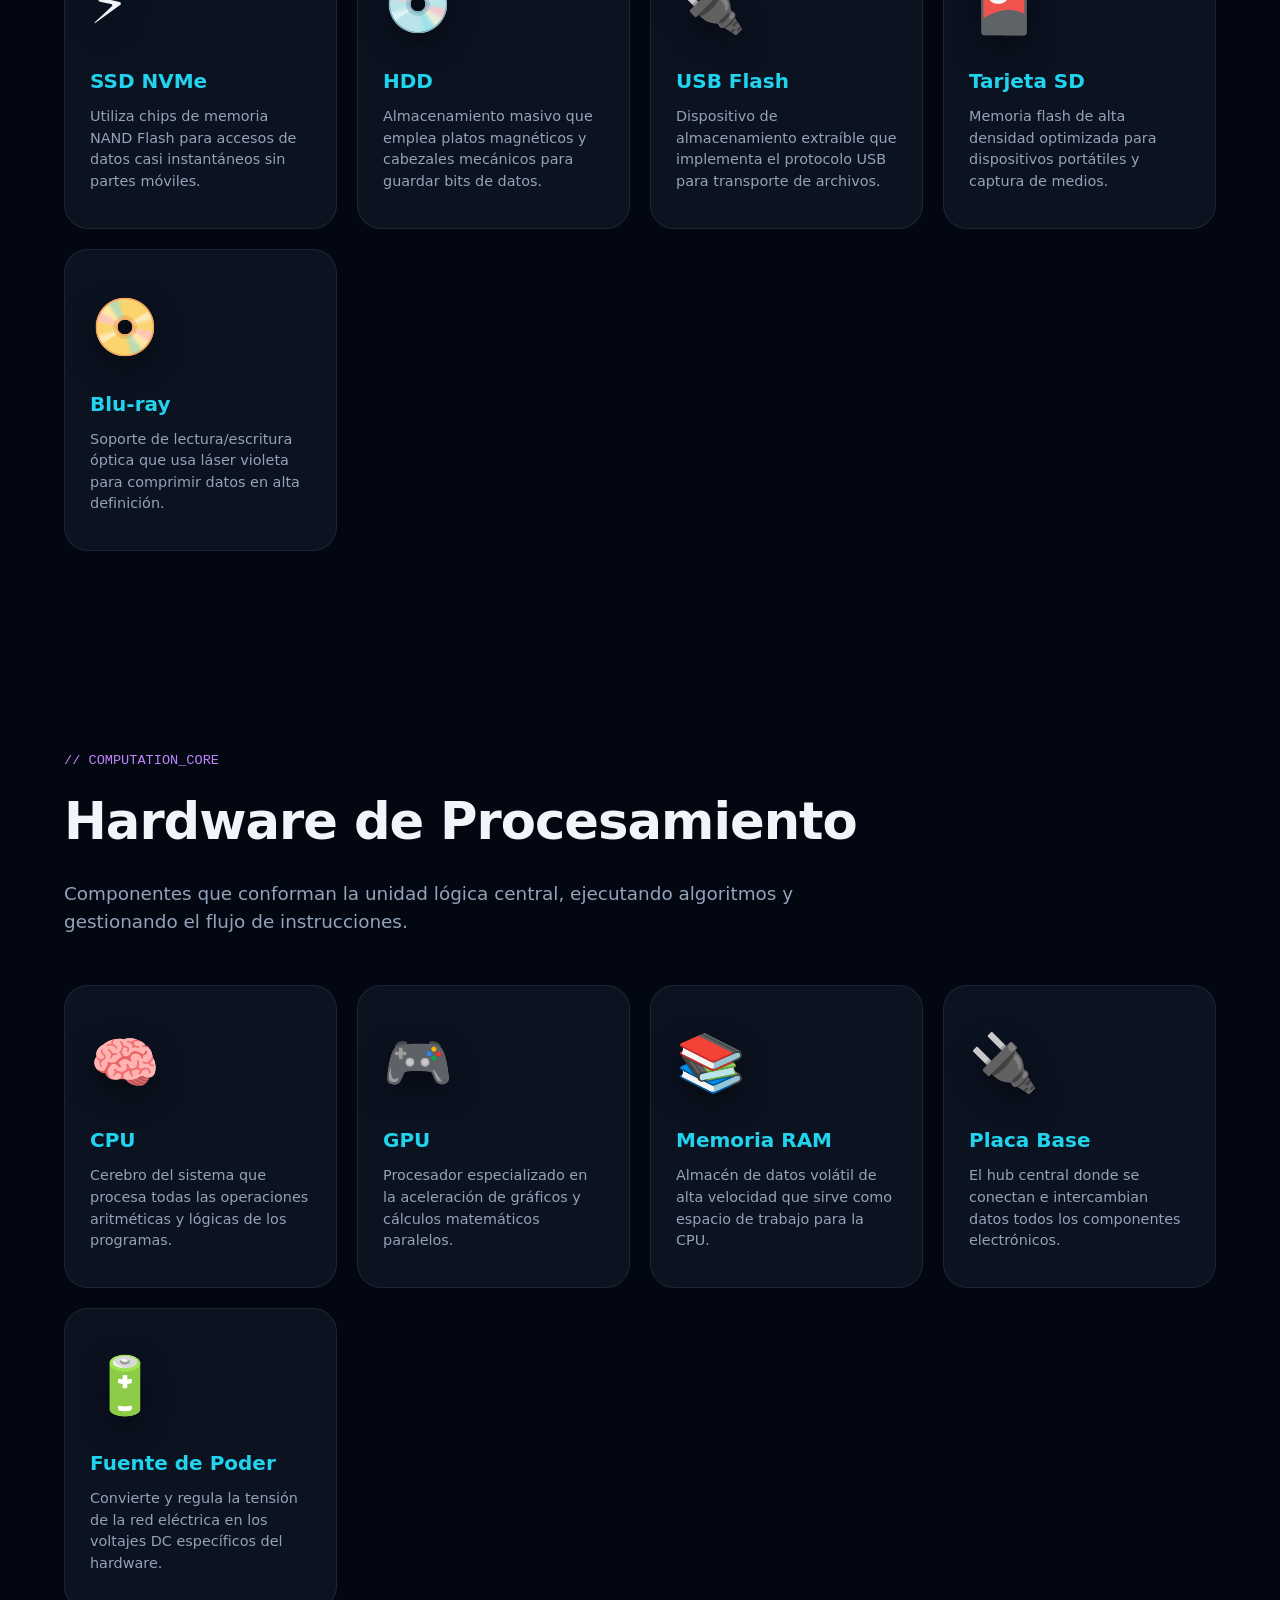
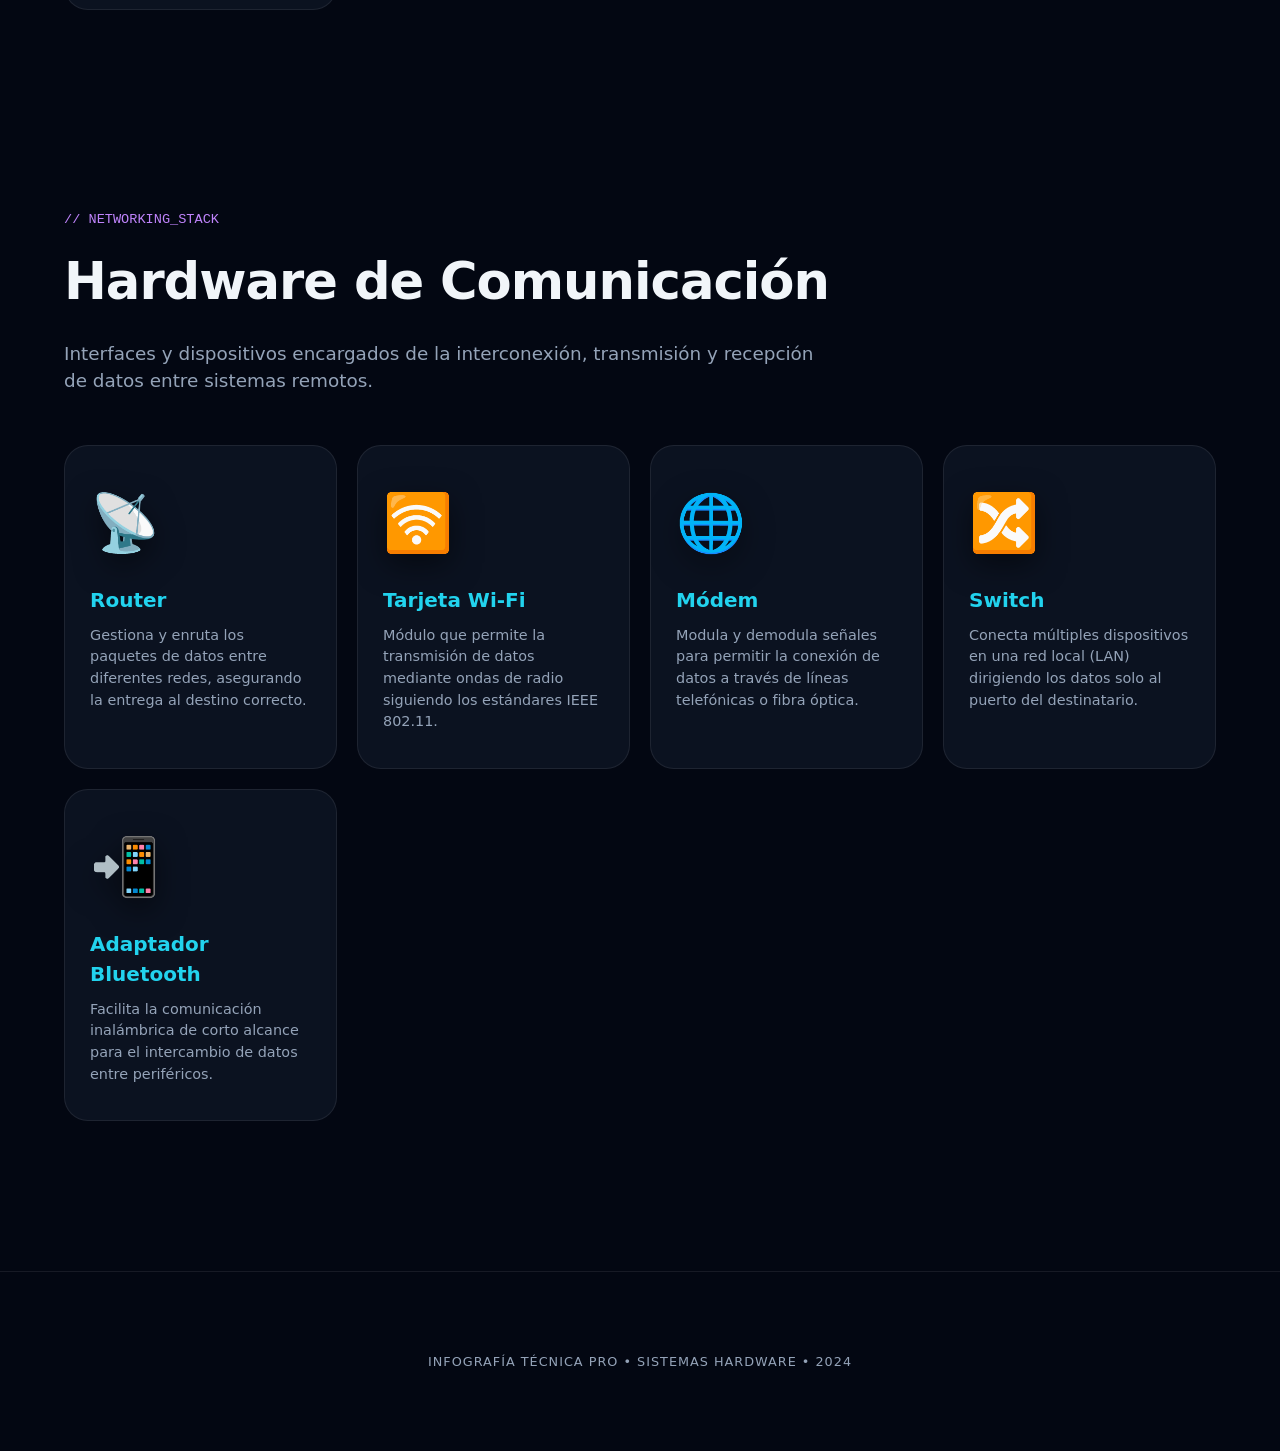
==== commit 5151d77a: "Add files via upload" ====
--- a/index.html
+++ b/index.html
@@ -1,647 +1,212 @@
-<!DOCTYPE html>
-<html lang="es">
-<head>
-  <meta charset="UTF-8">
-  <meta name="viewport" content="width=device-width, initial-scale=1.0">
-  <title>Lenguajes de Programación - Afiche</title>
-  <link rel="preconnect" href="https://fonts.googleapis.com">
-  <link rel="preconnect" href="https://fonts.gstatic.com" crossorigin>
-  <link href="https://fonts.googleapis.com/css2?family=Inter:wght@400;500;600;700;800;900&display=swap" rel="stylesheet">
-  <style>
-    * {
-      margin: 0;
-      padding: 0;
-      box-sizing: border-box;
-    }
-
-    :root {
-      --primary: #6366F1;
-      --secondary: #10B981;
-      --accent: #F59E0B;
-      --danger: #EF4444;
-      --background: #0F172A;
-      --surface: #1E293B;
-      --text-primary: #F8FAFC;
-      --text-secondary: #94A3B8;
-    }
-
-    html {
-      scroll-behavior: smooth;
-    }
-
-    body {
-      font-family: 'Inter', sans-serif;
-      background-color: var(--background);
-      color: var(--text-primary);
-      line-height: 1.5;
-    }
-
-    /* Navbar */
-    nav {
-      position: fixed;
-      top: 0;
-      left: 0;
-      right: 0;
-      background: rgba(15, 23, 42, 0.98);
-      -webkit-backdrop-filter: blur(10px);
-      backdrop-filter: blur(10px);
-      padding: 0.8rem 2rem;
-      z-index: 1000;
-      display: flex;
-      justify-content: space-between;
-      align-items: center;
-      border-bottom: 1px solid rgba(255,255,255,0.1);
-    }
-
-    nav .logo {
-      font-weight: 800;
-      font-size: 1rem;
-      color: var(--primary);
-    }
-
-    nav ul {
-      display: flex;
-      list-style: none;
-      gap: 1.2rem;
-    }
-
-    nav ul li a {
-      color: var(--text-secondary);
-      text-decoration: none;
-      font-weight: 500;
-      font-size: 0.8rem;
-      transition: color 0.3s;
-    }
-
-    nav ul li a:hover {
-      color: var(--primary);
-    }
-
-    .menu-toggle {
-      display: none;
-      background: none;
-      border: none;
-      color: var(--text-primary);
-      font-size: 1.5rem;
-      cursor: pointer;
-    }
-
-    /* Hero Section */
-    .hero {
-      min-height: 60vh;
-      display: flex;
-      flex-direction: column;
-      justify-content: center;
-      align-items: center;
-      text-align: center;
-      padding: 5rem 2rem 3rem;
-      position: relative;
-      overflow: hidden;
-    }
-
-    .hero::before {
-      content: '';
-      position: absolute;
-      top: -50%;
-      left: -50%;
-      width: 200%;
-      height: 200%;
-      background:
-        radial-gradient(circle at 20% 30%, rgba(99, 102, 241, 0.15) 0%, transparent 40%),
-        radial-gradient(circle at 80% 70%, rgba(16, 185, 129, 0.1) 0%, transparent 40%);
-      animation: rotate 30s linear infinite;
-    }
-
-    @keyframes rotate {
-      from { transform: rotate(0deg); }
-      to { transform: rotate(360deg); }
-    }
-
-    .hero-content {
-      position: relative;
-      z-index: 1;
-      max-width: 800px;
-    }
-
-    .hero h1 {
-      font-size: clamp(2rem, 6vw, 4rem);
-      font-weight: 900;
-      letter-spacing: -0.02em;
-      line-height: 1.1;
-      margin-bottom: 1rem;
-      background: linear-gradient(135deg, var(--primary) 0%, var(--secondary) 50%, var(--accent) 100%);
-      -webkit-background-clip: text;
-      -webkit-text-fill-color: transparent;
-      background-clip: text;
-    }
-
-    .hero p {
-      font-size: 1.1rem;
-      color: var(--text-secondary);
-      max-width: 600px;
-      margin: 0 auto 1.5rem;
-    }
-
-    .hero-badge {
-      display: inline-block;
-      background: var(--surface);
-      border: 1px solid rgba(99, 102, 241, 0.3);
-      padding: 0.4rem 1.2rem;
-      border-radius: 50px;
-      font-size: 0.8rem;
-      color: var(--primary);
-      font-weight: 600;
-    }
-
-    /* Sections */
-    section {
-      padding: 3rem 2rem;
-      max-width: 1100px;
-      margin: 0 auto;
-    }
-
-    .section-title {
-      font-size: 1.6rem;
-      font-weight: 800;
-      margin-bottom: 1.5rem;
-      position: relative;
-      display: inline-block;
-    }
-
-    .section-title::after {
-      content: '';
-      position: absolute;
-      bottom: -6px;
-      left: 0;
-      width: 50px;
-      height: 3px;
-      background: linear-gradient(90deg, var(--primary), var(--secondary));
-      border-radius: 2px;
-    }
-
-    /* Grid layouts */
-    .concepto-grid {
-      display: grid;
-      grid-template-columns: 1fr 1fr;
-      gap: 2rem;
-      align-items: center;
-    }
-
-    .concepto-text p {
-      color: var(--text-secondary);
-      font-size: 0.95rem;
-      margin-bottom: 1rem;
-    }
-
-    .concepto-text strong {
-      color: var(--text-primary);
-    }
-
-    .concepto-img {
-      width: 100%;
-      height: 220px;
-      object-fit: cover;
-      border-radius: 16px;
-      border: 1px solid rgba(255,255,255,0.1);
-    }
-
-    /* Two column layouts */
-    .two-col {
-      display: grid;
-      grid-template-columns: 1fr 1fr;
-      gap: 2rem;
-    }
-
-    /* Cards */
-    .cards-row {
-      display: grid;
-      grid-template-columns: repeat(3, 1fr);
-      gap: 1rem;
-    }
-
-    .card {
-      background: var(--surface);
-      border-radius: 12px;
-      overflow: hidden;
-      border: 1px solid rgba(255,255,255,0.05);
-      transition: transform 0.3s;
-    }
-
-    .card:hover {
-      transform: translateY(-3px);
-    }
-
-    .card img {
-      width: 100%;
-      height: 100px;
-      object-fit: cover;
-    }
-
-    .card-body {
-      padding: 1rem;
-    }
-
-    .card-body h3 {
-      font-size: 1rem;
-      font-weight: 700;
-      margin-bottom: 0.3rem;
-    }
-
-    .card-body p {
-      font-size: 0.8rem;
-      color: var(--text-secondary);
-    }
-
-    .card-body .tag {
-      display: inline-block;
-      padding: 0.2rem 0.6rem;
-      background: rgba(99, 102, 241, 0.2);
-      color: var(--primary);
-      border-radius: 50px;
-      font-size: 0.7rem;
-      font-weight: 600;
-      margin-top: 0.5rem;
-    }
-
-    /* Timeline compacto */
-    .timeline-compact {
-      display: grid;
-      grid-template-columns: repeat(4, 1fr);
-      gap: 1rem;
-    }
-
-    .timeline-item {
-      background: var(--surface);
-      padding: 1rem;
-      border-radius: 10px;
-      border-left: 3px solid var(--primary);
-    }
-
-    .timeline-item .year {
-      font-size: 0.75rem;
-      font-weight: 700;
-      color: var(--accent);
-    }
-
-    .timeline-item h4 {
-      font-size: 0.9rem;
-      font-weight: 600;
-      margin: 0.3rem 0;
-    }
-
-    .timeline-item p {
-      font-size: 0.75rem;
-      color: var(--text-secondary);
-    }
-
-    /* Table */
-    .tabla-wrapper {
-      overflow-x: auto;
-    }
-
-    .tabla {
-      width: 100%;
-      border-collapse: collapse;
-      font-size: 0.85rem;
-    }
-
-    .tabla th, .tabla td {
-      padding: 0.8rem;
-      text-align: left;
-      border-bottom: 1px solid rgba(255,255,255,0.1);
-    }
-
-    .tabla th {
-      background: var(--surface);
-      font-weight: 600;
-      color: var(--primary);
-    }
-
-    .tabla td {
-      color: var(--text-secondary);
-    }
-
-    .tabla tr:hover td {
-      background: rgba(99, 102, 241, 0.05);
-    }
-
-    /* Image Grid */
-    .img-grid {
-      display: grid;
-      grid-template-columns: repeat(4, 1fr);
-      gap: 1rem;
-    }
-
-    .img-grid img {
-      width: 100%;
-      height: 120px;
-      object-fit: cover;
-      border-radius: 10px;
-      border: 1px solid rgba(255,255,255,0.1);
-    }
-
-    .img-grid span {
-      font-size: 0.75rem;
-      color: var(--text-secondary);
-      text-align: center;
-      display: block;
-      margin-top: 0.3rem;
-    }
-
-    /* Footer */
-    footer {
-      padding: 3rem 2rem;
-      border-top: 1px solid rgba(255,255,255,0.1);
-      background: rgba(15, 23, 42, 0.6);
-      -webkit-backdrop-filter: blur(10px);
-      backdrop-filter: blur(10px);
-    }
-
-    .footer-content {
-      display: flex;
-      flex-direction: column;
-      align-items: center;
-      gap: 0.5rem;
-      max-width: 500px;
-      margin: 0 auto;
-    }
-
-    .footer-copyright {
-      opacity: 0.6;
-      font-size: 0.8rem;
-    }
-
-    /* Animations */
-    .fade-in {
-      opacity: 0;
-      transform: translateY(20px);
-      transition: opacity 0.5s ease-out, transform 0.5s ease-out;
-    }
-
-    .fade-in.visible {
-      opacity: 1;
-      transform: translateY(0);
-    }
-
-    .section-divider {
-      height: 1px;
-      background: linear-gradient(90deg, transparent, rgba(99, 102, 241, 0.3), transparent);
-      max-width: 1100px;
-      margin: 0 auto;
-    }
-
-    @media (max-width: 900px) {
-      .cards-row, .timeline-compact, .img-grid {
-        grid-template-columns: repeat(2, 1fr);
-      }
-    }
-
-    @media (max-width: 768px) {
-      .concepto-grid, .two-col {
-        grid-template-columns: 1fr;
-      }
-
-      .cards-row, .timeline-compact, .img-grid {
-        grid-template-columns: 1fr;
-      }
-
-      nav ul {
-        display: none;
-        position: absolute;
-        top: 100%;
-        left: 0;
-        right: 0;
-        flex-direction: column;
-        background: var(--surface);
-        padding: 1rem;
-        gap: 0.8rem;
-      }
-
-      nav ul.show {
-        display: flex;
-      }
-
-      .menu-toggle {
-        display: block;
-      }
-    }
-  </style>
-</head>
-<body>
-  <nav>
-    <div class="logo">&lt;/&gt; Lenguajes</div>
-    <button class="menu-toggle" onclick="toggleMenu()">☰</button>
-    <ul id="nav-links">
-      <li><a href="#inicio">Inicio</a></li>
-      <li><a href="#concepto">Concepto</a></li>
-      <li><a href="#historia">Historia</a></li>
-      <li><a href="#niveles">Niveles</a></li>
-      <li><a href="#usos">Usos</a></li>
-    </ul>
-  </nav>
-
-  <section class="hero" id="inicio">
-    <div class="hero-content">
-      <span class="hero-badge"></span>
-      <h1>LENGUAJES DE PROGRAMACIÓN</h1>
-      
-    </div>
-  </section>
-
-  <section id="concepto">
-    <h2 class="section-title fade-in">1. Concepto</h2>
-    <div class="concepto-grid fade-in">
-      <div class="concepto-text">
-        <p>
-          Un <strong>lenguaje de programación</strong> es un sistema formal de notación que permite escribir instrucciones que una computadora puede ejecutar. Es el medio de comunicación entre el programador y la máquina.
-        </p>
-        <p>
-          Permite <strong>traducir ideas lógicas</strong> en código que el computador interpreta y ejecuta, haciendo posible crear software, aplicaciones y páginas web.
-        </p>
-        <p>
-          Cada lenguaje tiene una <strong>sintaxis</strong> (reglas de escritura) y una <strong>semántica</strong> (significado de cada instrucción).
-        </p>
-      </div>
-      <img src="https://images.unsplash.com/photo-1555066931-4365d14bab8c?w=500&h=300&fit=crop" alt="Código de programación" class="concepto-img">
-    </div>
-  </section>
-
-  <div class="section-divider"></div>
-
-  <section id="historia">
-    <h2 class="section-title fade-in">2. Evolución Histórica</h2>
-    <div class="timeline-compact fade-in">
-      <div class="timeline-item">
-        <span class="year">1843</span>
-        <h4>Ada Lovelace</h4>
-        <p>Primer algoritmo para máquina analítica. Primera programadora de la historia.</p>
-      </div>
-      <div class="timeline-item">
-        <span class="year">1940-50</span>
-        <h4>Leng. de 1ra Gen.</h4>
-        <p>Código máquina y ensamblador. Programación directa en binario.</p>
-      </div>
-      <div class="timeline-item">
-        <span class="year">1957</span>
-        <h4>FORTRAN</h4>
-        <p>Primer lenguaje de alto nivel. Revolución en programación científica.</p>
-      </div>
-      <div class="timeline-item">
-        <span class="year">1970</span>
-        <h4>C</h4>
-        <p>Base de UNIX y Linux. Control directo del hardware.</p>
-      </div>
-      <div class="timeline-item">
-        <span class="year">1991</span>
-        <h4>Python</h4>
-        <p>Creado por Guido van Rossum. Popular para IA y data science.</p>
-      </div>
-      <div class="timeline-item">
-        <span class="year">1995</span>
-        <h4>Java</h4>
-        <p>"Escribir una vez, ejecutar en cualquier lugar". Base de Android.</p>
-      </div>
-      <div class="timeline-item">
-        <span class="year">1995</span>
-        <h4>JavaScript</h4>
-        <p>El lenguaje esencial de la web. Páginas interactivas.</p>
-      </div>
-      <div class="timeline-item">
-        <span class="year">2010s</span>
-        <h4>Era Moderna</h4>
-        <p>Swift, Kotlin, Rust, TypeScript. Enfoque en seguridad.</p>
-      </div>
-    </div>
-  </section>
-
-  <div class="section-divider"></div>
-
-  <section id="niveles">
-    <h2 class="section-title fade-in">3. Clasificación por Nivel</h2>
-    <div class="two-col fade-in">
-      <div>
-        <div class="cards-row" style="grid-template-columns: 1fr;">
-          <div class="card">
-            <img src="https://images.unsplash.com/photo-1518770660439-4636190af475?w=400&h=150&fit=crop" alt="Circuito electrónico">
-            <div class="card-body">
-              <h3 style="color: var(--accent);">Bajo Nivel</h3>
-              <p>Más cercanos a la máquina. Requieren conocimiento del hardware.</p>
-              <span class="tag">Código Máquina, Ensamblador</span>
-            </div>
-          </div>
-        </div>
-      </div>
-      <div>
-        <div class="cards-row" style="grid-template-columns: 1fr;">
-          <div class="card">
-            <img src="https://images.unsplash.com/photo-1635070041078-e363dbe005cb?w=400&h=150&fit=crop" alt="C++ código">
-            <div class="card-body">
-              <h3 style="color: var(--secondary);">Nivel Medio</h3>
-              <p>Entre hardware y software. Combinan control y abstracción.</p>
-              <span class="tag">C, C++, Rust</span>
-            </div>
-          </div>
-        </div>
-      </div>
-      <div>
-        <div class="cards-row" style="grid-template-columns: 1fr;">
-          <div class="card">
-            <img src="https://images.unsplash.com/photo-1526374965328-7f61d4dc18c5?w=400&h=150&fit=crop" alt="Código Python">
-            <div class="card-body">
-              <h3 style="color: var(--primary);">Alto Nivel</h3>
-              <p>Cercanos al humano. Fáciles de aprender y usar.</p>
-              <span class="tag">Python, JavaScript, Java, Ruby</span>
-            </div>
-          </div>
-        </div>
-      </div>
-    </div>
-  </section>
-
-  <div class="section-divider"></div>
-
-  <section id="comparacion">
-
-  <div class="section-divider"></div>
-
-  <section id="usos">
-    <h2 class="section-title fade-in">4. Tipos por Uso</h2>
-    <div class="cards-row fade-in">
-      <div class="card">
-        <img src="https://images.unsplash.com/photo-1461749280684-dccba630e2f6?w=400&h=120&fit=crop" alt="Desarrollo Web">
-        <div class="card-body">
-          <h3>🌐 Web</h3>
-          <p>JS, TypeScript, PHP, Python</p>
-          <span class="tag">Frontend / Backend</span>
-        </div>
-      </div>
-      <div class="card">
-        <img src="https://images.unsplash.com/photo-1512941937669-90a1b58e7e9c?w=400&h=120&fit=crop" alt="Apps Móviles">
-        <div class="card-body">
-          <h3>📱 Móvil</h3>
-          <p>Swift, Kotlin, Dart</p>
-          <span class="tag">iOS / Android</span>
-        </div>
-      </div>
-      <div class="card">
-        <img src="https://wwwhatsnew.com/wp-content/uploads/2023/08/tec-362.jpg" alt="Videojuegos">
-        <div class="card-body">
-          <h3>🎮 Juegos</h3>
-          <p>C++ (Unreal), C# (Unity)</p>
-          <span class="tag">3D / Indie</span>
-        </div>
-      </div>
-    </div>
-    <br>
-    <div class="cards-row fade-in">
-      <div class="card">
-        <img src="https://images.unsplash.com/photo-1677442135703-1787eea5ce01?w=400&h=120&fit=crop" alt="IA">
-        <div class="card-body">
-          <h3>🤖 IA / Data Science</h3>
-          <p>Python, R, Julia</p>
-          <span class="tag">Machine Learning</span>
-        </div>
-      </div>
-      <div class="card">
-        <img src="https://www.techrepublic.com/wp-content/uploads/2022/10/cloud-computing-virtualization.jpeg" alt="Nube">
-        <div class="card-body">
-          <h3>☁️ Cloud / Backend</h3>
-          <p>Go, Java, Node.js</p>
-          <span class="tag">Microservicios</span>
-        </div>
-      </div>
-      <div class="card">
-        <img src="https://images.unsplash.com/photo-1558494949-ef010cbdcc31?w=400&h=120&fit=crop" alt="Sistemas">
-        <div class="card-body">
-          <h3>⚙️ Sistemas</h3>
-          <p>C, C++, Rust, Assembly</p>
-          <span class="tag">OS / Drivers</span>
-        </div>
-      </div>
-    </div>
-  </section>
-
-<footer role="contentinfo">
-    <div class="footer-content">
-      <p>Afiche Informativo - <strong>Lenguajes de Programación - Por Jonathan Christian & Luis Pitty</strong></p>
-      <p class="footer-copyright">© 2024</p>
-    </div>
-  </footer>
-
-  <script>
-    function toggleMenu() {
-      document.getElementById('nav-links').classList.toggle('show');
-    }
-
-    const observer = new IntersectionObserver((entries) => {
-      entries.forEach(entry => {
-        if (entry.isIntersecting) {
-          entry.target.classList.add('visible');
-        }
-      });
-    }, { threshold: 0.1 });
-
-    document.querySelectorAll('.fade-in').forEach(el => observer.observe(el));
-  </script>
-</body>
-</html>
+<!DOCTYPE html>
+<html lang="es">
+<head>
+    <meta charset="UTF-8">
+    <meta name="viewport" content="width=device-width, initial-scale=1.0">
+    <title>Tipos de Hardware | Especificaciones Técnicas</title>
+    <link rel="stylesheet" href="style.css">
+</head>
+<body>
+
+    <div id="cursor"></div>
+    <div class="scroll-watcher" id="progress"></div>
+
+    <nav>
+        <div class="brand"></div>
+        <div class="nav-links">
+            <a href="#input">Entrada</a>
+            <a href="#output">Salida</a>
+            <a href="#storage">Almacén</a>
+            <a href="#proc">Proceso</a>
+            <a href="#comm">Comunicación</a>
+        </div>
+    </nav>
+
+    <header class="hero">
+        <h1>TIPOS DE<br>HARDWARE</h1>
+        <p>Anatomía funcional de los sistemas informáticos modernos bajo estándares profesionales.</p>
+    </header>
+
+    <div class="content-container">
+        
+        <!-- ENTRADA -->
+        <section class="section" id="input">
+            <span class="section-tag">// INPUT_LAYER</span>
+            <h2>Hardware de Entrada</h2>
+            <p class="desc">Periféricos encargados de la captura de datos externos para ser transformados en señales digitales procesables.</p>
+            <div class="hardware-grid">
+                <div class="hw-card">
+                    <span class="hw-icon">⌨️</span>
+                    <div class="hw-name">Teclado</div>
+                    <p class="hw-usage">Introduce datos alfanuméricos y comandos mediante el cierre de circuitos en una matriz de interruptores.</p>
+                </div>
+                <div class="hw-card">
+                    <span class="hw-icon">🖱️</span>
+                    <div class="hw-name">Mouse</div>
+                    <p class="hw-usage">Traduce el movimiento físico o detección óptica en vectores de posición sobre la interfaz gráfica.</p>
+                </div>
+                <div class="hw-card">
+                    <span class="hw-icon">🎙️</span>
+                    <div class="hw-name">Micrófono</div>
+                    <p class="hw-usage">Convierte ondas mecánicas sonoras en impulsos eléctricos para la digitalización de audio.</p>
+                </div>
+                <div class="hw-card">
+                    <span class="hw-icon">📄</span>
+                    <div class="hw-name">Escáner</div>
+                    <p class="hw-usage">Analiza ópticamente imágenes o textos físicos para convertirlos en representaciones de mapas de bits.</p>
+                </div>
+                <div class="hw-card">
+                    <span class="hw-icon">📷</span>
+                    <div class="hw-name">Webcam</div>
+                    <p class="hw-usage">Sensor de imagen digital que captura fotogramas secuenciales para transmisiones de video en vivo.</p>
+                </div>
+            </div>
+        </section>
+
+        <!-- SALIDA -->
+        <section class="section" id="output">
+            <span class="section-tag">// OUTPUT_LAYER</span>
+            <h2>Hardware de Salida</h2>
+            <p class="desc">Dispositivos que transforman los resultados binarios del procesamiento en señales perceptibles por el usuario.</p>
+            <div class="hardware-grid">
+                <div class="hw-card">
+                    <span class="hw-icon">🖥️</span>
+                    <div class="hw-name">Monitor</div>
+                    <p class="hw-usage">Genera una representación visual mediante la activación de subpíxeles en paneles LED, OLED o IPS.</p>
+                </div>
+                <div class="hw-card">
+                    <span class="hw-icon">🔊</span>
+                    <div class="hw-name">Altavoces</div>
+                    <p class="hw-usage">Transducen señales eléctricas analógicas en energía acústica para la reproducción de sonido.</p>
+                </div>
+                <div class="hw-card">
+                    <span class="hw-icon">🖨️</span>
+                    <div class="hw-name">Impresora</div>
+                    <p class="hw-usage">Plasma datos digitales en sustratos físicos utilizando tecnologías de inyección térmica o tóner láser.</p>
+                </div>
+                <div class="hw-card">
+                    <span class="hw-icon">🎧</span>
+                    <div class="hw-name">Auriculares</div>
+                    <p class="hw-usage">Ofrece una salida de audio personalizada con aislamiento acústico mediante controladores dinámicos.</p>
+                </div>
+                <div class="hw-card">
+                    <span class="hw-icon">📽️</span>
+                    <div class="hw-name">Proyector</div>
+                    <p class="hw-usage">Amplifica y proyecta haces de luz modulados para mostrar imágenes en superficies de gran escala.</p>
+                </div>
+            </div>
+        </section>
+
+        <!-- ALMACENAMIENTO -->
+        <section class="section" id="storage">
+            <span class="section-tag">// DATA_PERSISTENCE</span>
+            <h2>Hardware de Almacenamiento</h2>
+            <p class="desc">Medios físicos diseñados para retener información de forma persistente, garantizando la integridad de los datos sin energía.</p>
+            <div class="hardware-grid">
+                <div class="hw-card">
+                    <span class="hw-icon">⚡</span>
+                    <div class="hw-name">SSD NVMe</div>
+                    <p class="hw-usage">Utiliza chips de memoria NAND Flash para accesos de datos casi instantáneos sin partes móviles.</p>
+                </div>
+                <div class="hw-card">
+                    <span class="hw-icon">💿</span>
+                    <div class="hw-name">HDD</div>
+                    <p class="hw-usage">Almacenamiento masivo que emplea platos magnéticos y cabezales mecánicos para guardar bits de datos.</p>
+                </div>
+                <div class="hw-card">
+                    <span class="hw-icon">🔌</span>
+                    <div class="hw-name">USB Flash</div>
+                    <p class="hw-usage">Dispositivo de almacenamiento extraíble que implementa el protocolo USB para transporte de archivos.</p>
+                </div>
+                <div class="hw-card">
+                    <span class="hw-icon">🎴</span>
+                    <div class="hw-name">Tarjeta SD</div>
+                    <p class="hw-usage">Memoria flash de alta densidad optimizada para dispositivos portátiles y captura de medios.</p>
+                </div>
+                <div class="hw-card">
+                    <span class="hw-icon">📀</span>
+                    <div class="hw-name">Blu-ray</div>
+                    <p class="hw-usage">Soporte de lectura/escritura óptica que usa láser violeta para comprimir datos en alta definición.</p>
+                </div>
+            </div>
+        </section>
+
+        <!-- PROCESAMIENTO -->
+        <section class="section" id="proc">
+            <span class="section-tag">// COMPUTATION_CORE</span>
+            <h2>Hardware de Procesamiento</h2>
+            <p class="desc">Componentes que conforman la unidad lógica central, ejecutando algoritmos y gestionando el flujo de instrucciones.</p>
+            <div class="hardware-grid">
+                <div class="hw-card">
+                    <span class="hw-icon">🧠</span>
+                    <div class="hw-name">CPU</div>
+                    <p class="hw-usage">Cerebro del sistema que procesa todas las operaciones aritméticas y lógicas de los programas.</p>
+                </div>
+                <div class="hw-card">
+                    <span class="hw-icon">🎮</span>
+                    <div class="hw-name">GPU</div>
+                    <p class="hw-usage">Procesador especializado en la aceleración de gráficos y cálculos matemáticos paralelos.</p>
+                </div>
+                <div class="hw-card">
+                    <span class="hw-icon">📚</span>
+                    <div class="hw-name">Memoria RAM</div>
+                    <p class="hw-usage">Almacén de datos volátil de alta velocidad que sirve como espacio de trabajo para la CPU.</p>
+                </div>
+                <div class="hw-card">
+                    <span class="hw-icon">🔌</span>
+                    <div class="hw-name">Placa Base</div>
+                    <p class="hw-usage">El hub central donde se conectan e intercambian datos todos los componentes electrónicos.</p>
+                </div>
+                <div class="hw-card">
+                    <span class="hw-icon">🔋</span>
+                    <div class="hw-name">Fuente de Poder</div>
+                    <p class="hw-usage">Convierte y regula la tensión de la red eléctrica en los voltajes DC específicos del hardware.</p>
+                </div>
+            </div>
+        </section>
+
+        <!-- COMUNICACIÓN -->
+        <section class="section" id="comm">
+            <span class="section-tag">// NETWORKING_STACK</span>
+            <h2>Hardware de Comunicación</h2>
+            <p class="desc">Interfaces y dispositivos encargados de la interconexión, transmisión y recepción de datos entre sistemas remotos.</p>
+            <div class="hardware-grid">
+                <div class="hw-card">
+                    <span class="hw-icon">📡</span>
+                    <div class="hw-name">Router</div>
+                    <p class="hw-usage">Gestiona y enruta los paquetes de datos entre diferentes redes, asegurando la entrega al destino correcto.</p>
+                </div>
+                <div class="hw-card">
+                    <span class="hw-icon">🛜</span>
+                    <div class="hw-name">Tarjeta Wi-Fi</div>
+                    <p class="hw-usage">Módulo que permite la transmisión de datos mediante ondas de radio siguiendo los estándares IEEE 802.11.</p>
+                </div>
+                <div class="hw-card">
+                    <span class="hw-icon">🌐</span>
+                    <div class="hw-name">Módem</div>
+                    <p class="hw-usage">Modula y demodula señales para permitir la conexión de datos a través de líneas telefónicas o fibra óptica.</p>
+                </div>
+                <div class="hw-card">
+                    <span class="hw-icon">🔀</span>
+                    <div class="hw-name">Switch</div>
+                    <p class="hw-usage">Conecta múltiples dispositivos en una red local (LAN) dirigiendo los datos solo al puerto del destinatario.</p>
+                </div>
+                <div class="hw-card">
+                    <span class="hw-icon">📲</span>
+                    <div class="hw-name">Adaptador Bluetooth</div>
+                    <p class="hw-usage">Facilita la comunicación inalámbrica de corto alcance para el intercambio de datos entre periféricos.</p>
+                </div>
+            </div>
+        </section>
+
+    </div>
+
+    <footer>
+        <p>INFOGRAFÍA TÉCNICA PRO &bull; SISTEMAS HARDWARE &bull; 2024</p>
+    </footer>
+
+    <script src="app.js">
+        
+    </script>
+</body>
+</html>
--- a/style.css
+++ b/style.css
@@ -0,0 +1,225 @@
+        :root {
+            --bg: #030712;
+            --card-bg: rgba(17, 24, 39, 0.7);
+            --primary: #22d3ee;
+            --secondary: #818cf8;
+            --text-main: #f1f5f9;
+            --text-dim: #94a3b8;
+            --accent: #c084fc;
+            --border: rgba(255, 255, 255, 0.08);
+            --transition-smooth: all 0.5s cubic-bezier(0.23, 1, 0.32, 1);
+        }
+
+        * {
+            margin: 0;
+            padding: 0;
+            box-sizing: border-box;
+            cursor: none; 
+        }
+
+        body {
+            font-family: 'Inter', -apple-system, system-ui, sans-serif;
+            background-color: var(--bg);
+            color: var(--text-main);
+            overflow-x: hidden;
+            line-height: 1.5;
+        }
+
+        /* ===== INTERACTIVE ELEMENTS ===== */
+        #cursor {
+            width: 20px;
+            height: 20px;
+            background: var(--primary);
+            border-radius: 50%;
+            position: fixed;
+            pointer-events: none;
+            z-index: 10000;
+            mix-blend-mode: difference;
+            transition: transform 0.15s ease-out;
+        }
+
+        .scroll-watcher {
+            height: 3px;
+            position: fixed;
+            top: 0;
+            z-index: 1001;
+            background-color: var(--primary);
+            width: 0%;
+            box-shadow: 0 0 15px var(--primary);
+        }
+
+        /* ===== NAVIGATION ===== */
+        nav {
+            position: fixed;
+            top: 0;
+            width: 100%;
+            padding: 20px 5%;
+            display: flex;
+            justify-content: space-between;
+            align-items: center;
+            background: rgba(3, 7, 18, 0.85);
+            backdrop-filter: blur(15px);
+            z-index: 1000;
+            border-bottom: 1px solid var(--border);
+        }
+
+        .brand {
+            font-weight: 900;
+            letter-spacing: -1px;
+            font-size: 1.4rem;
+            color: var(--primary);
+        }
+
+        .nav-links {
+            display: flex;
+            gap: 24px;
+        }
+
+        .nav-links a {
+            color: var(--text-dim);
+            text-decoration: none;
+            font-size: 0.75rem;
+            font-weight: 700;
+            text-transform: uppercase;
+            transition: var(--transition-smooth);
+            letter-spacing: 1px;
+        }
+
+        .nav-links a:hover { color: var(--primary); }
+
+        /* ===== LAYOUT ===== */
+        .hero {
+            height: 70vh;
+            display: flex;
+            flex-direction: column;
+            justify-content: center;
+            align-items: center;
+            text-align: center;
+            padding: 0 10%;
+        }
+
+        .hero h1 {
+            font-size: clamp(3rem, 10vw, 7rem);
+            font-weight: 900;
+            line-height: 0.85;
+            margin-bottom: 24px;
+            background: linear-gradient(135deg, #fff 30%, var(--primary));
+            -webkit-background-clip: text;
+            -webkit-text-fill-color: transparent;
+        }
+
+        .content-container {
+            max-width: 1200px;
+            margin: 0 auto;
+            padding: 0 24px;
+        }
+
+        .section {
+            padding: 100px 0;
+            opacity: 0;
+            transform: translateY(40px);
+            transition: var(--transition-smooth);
+        }
+
+        .section.active {
+            opacity: 1;
+            transform: translateY(0);
+        }
+
+        .section-tag {
+            color: var(--accent);
+            font-family: 'JetBrains Mono', monospace;
+            font-size: 0.85rem;
+            margin-bottom: 12px;
+            display: block;
+            text-transform: uppercase;
+        }
+
+        .section h2 {
+            font-size: 3.2rem;
+            font-weight: 800;
+            margin-bottom: 20px;
+            letter-spacing: -1px;
+        }
+
+        .desc {
+            color: var(--text-dim);
+            font-size: 1.15rem;
+            max-width: 750px;
+            margin-bottom: 50px;
+        }
+
+        /* ===== HARDWARE GRID ===== */
+        .hardware-grid {
+            display: grid;
+            grid-template-columns: repeat(auto-fit, minmax(240px, 1fr));
+            gap: 20px;
+        }
+
+        .hw-card {
+            background: var(--card-bg);
+            border: 1px solid var(--border);
+            border-radius: 24px;
+            padding: 35px 25px;
+            position: relative;
+            overflow: hidden;
+            transition: var(--transition-smooth);
+        }
+
+        /* Dynamic Spotlight */
+        .hw-card::before {
+            content: '';
+            position: absolute;
+            inset: 0;
+            background: radial-gradient(circle at var(--x, 50%) var(--y, 50%), rgba(34, 211, 238, 0.12) 0%, transparent 60%);
+            opacity: 0;
+            transition: opacity 0.4s;
+            pointer-events: none;
+        }
+
+        .hw-card:hover {
+            border-color: var(--primary);
+            transform: translateY(-10px) scale(1.02);
+            background: rgba(17, 24, 39, 0.9);
+        }
+
+        .hw-card:hover::before { opacity: 1; }
+
+        .hw-icon {
+            font-size: 3.5rem;
+            margin-bottom: 20px;
+            display: block;
+            filter: drop-shadow(0 10px 15px rgba(0,0,0,0.5));
+        }
+
+        .hw-name {
+            font-size: 1.25rem;
+            font-weight: 800;
+            margin-bottom: 10px;
+            color: var(--primary);
+        }
+
+        .hw-usage {
+            font-size: 0.9rem;
+            color: var(--text-dim);
+            line-height: 1.5;
+        }
+
+        footer {
+            padding: 80px 0;
+            text-align: center;
+            border-top: 1px solid var(--border);
+            margin-top: 50px;
+            color: var(--text-dim);
+            font-size: 0.8rem;
+            letter-spacing: 1px;
+        }
+
+        /* ===== MOBILE ADAPTATION ===== */
+        @media (max-width: 768px) {
+            * { cursor: auto; }
+            #cursor { display: none; }
+            .nav-links { display: none; }
+            .section h2 { font-size: 2.2rem; }
+            .hero h1 { font-size: 3.5rem; }
+        }
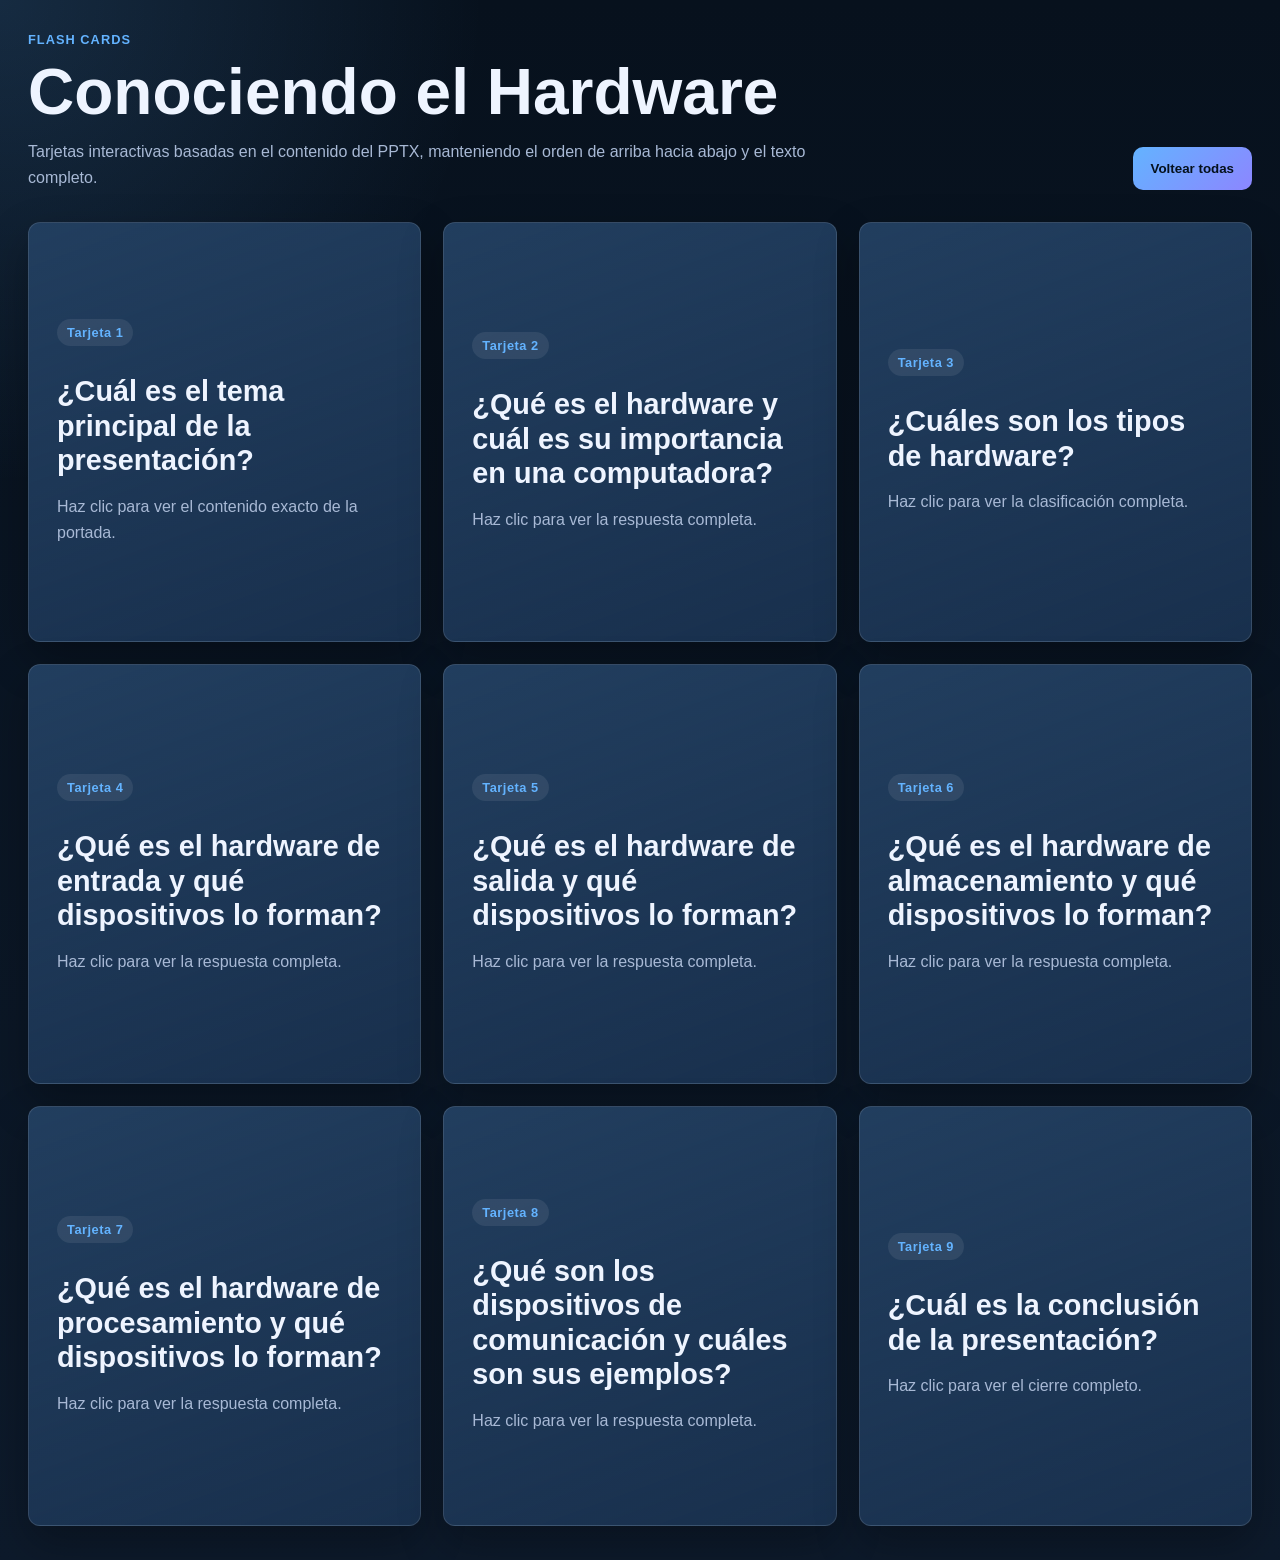
==== commit 2cadac29: "Add files via upload" ====
--- a/index.html
+++ b/index.html
@@ -1,212 +1,288 @@
-<!DOCTYPE html>
-<html lang="es">
-<head>
-    <meta charset="UTF-8">
-    <meta name="viewport" content="width=device-width, initial-scale=1.0">
-    <title>Tipos de Hardware | Especificaciones Técnicas</title>
-    <link rel="stylesheet" href="style.css">
-</head>
-<body>
-
-    <div id="cursor"></div>
-    <div class="scroll-watcher" id="progress"></div>
-
-    <nav>
-        <div class="brand"></div>
-        <div class="nav-links">
-            <a href="#input">Entrada</a>
-            <a href="#output">Salida</a>
-            <a href="#storage">Almacén</a>
-            <a href="#proc">Proceso</a>
-            <a href="#comm">Comunicación</a>
-        </div>
-    </nav>
-
-    <header class="hero">
-        <h1>TIPOS DE<br>HARDWARE</h1>
-        <p>Anatomía funcional de los sistemas informáticos modernos bajo estándares profesionales.</p>
-    </header>
-
-    <div class="content-container">
-        
-        <!-- ENTRADA -->
-        <section class="section" id="input">
-            <span class="section-tag">// INPUT_LAYER</span>
-            <h2>Hardware de Entrada</h2>
-            <p class="desc">Periféricos encargados de la captura de datos externos para ser transformados en señales digitales procesables.</p>
-            <div class="hardware-grid">
-                <div class="hw-card">
-                    <span class="hw-icon">⌨️</span>
-                    <div class="hw-name">Teclado</div>
-                    <p class="hw-usage">Introduce datos alfanuméricos y comandos mediante el cierre de circuitos en una matriz de interruptores.</p>
-                </div>
-                <div class="hw-card">
-                    <span class="hw-icon">🖱️</span>
-                    <div class="hw-name">Mouse</div>
-                    <p class="hw-usage">Traduce el movimiento físico o detección óptica en vectores de posición sobre la interfaz gráfica.</p>
-                </div>
-                <div class="hw-card">
-                    <span class="hw-icon">🎙️</span>
-                    <div class="hw-name">Micrófono</div>
-                    <p class="hw-usage">Convierte ondas mecánicas sonoras en impulsos eléctricos para la digitalización de audio.</p>
-                </div>
-                <div class="hw-card">
-                    <span class="hw-icon">📄</span>
-                    <div class="hw-name">Escáner</div>
-                    <p class="hw-usage">Analiza ópticamente imágenes o textos físicos para convertirlos en representaciones de mapas de bits.</p>
-                </div>
-                <div class="hw-card">
-                    <span class="hw-icon">📷</span>
-                    <div class="hw-name">Webcam</div>
-                    <p class="hw-usage">Sensor de imagen digital que captura fotogramas secuenciales para transmisiones de video en vivo.</p>
-                </div>
-            </div>
-        </section>
-
-        <!-- SALIDA -->
-        <section class="section" id="output">
-            <span class="section-tag">// OUTPUT_LAYER</span>
-            <h2>Hardware de Salida</h2>
-            <p class="desc">Dispositivos que transforman los resultados binarios del procesamiento en señales perceptibles por el usuario.</p>
-            <div class="hardware-grid">
-                <div class="hw-card">
-                    <span class="hw-icon">🖥️</span>
-                    <div class="hw-name">Monitor</div>
-                    <p class="hw-usage">Genera una representación visual mediante la activación de subpíxeles en paneles LED, OLED o IPS.</p>
-                </div>
-                <div class="hw-card">
-                    <span class="hw-icon">🔊</span>
-                    <div class="hw-name">Altavoces</div>
-                    <p class="hw-usage">Transducen señales eléctricas analógicas en energía acústica para la reproducción de sonido.</p>
-                </div>
-                <div class="hw-card">
-                    <span class="hw-icon">🖨️</span>
-                    <div class="hw-name">Impresora</div>
-                    <p class="hw-usage">Plasma datos digitales en sustratos físicos utilizando tecnologías de inyección térmica o tóner láser.</p>
-                </div>
-                <div class="hw-card">
-                    <span class="hw-icon">🎧</span>
-                    <div class="hw-name">Auriculares</div>
-                    <p class="hw-usage">Ofrece una salida de audio personalizada con aislamiento acústico mediante controladores dinámicos.</p>
-                </div>
-                <div class="hw-card">
-                    <span class="hw-icon">📽️</span>
-                    <div class="hw-name">Proyector</div>
-                    <p class="hw-usage">Amplifica y proyecta haces de luz modulados para mostrar imágenes en superficies de gran escala.</p>
-                </div>
-            </div>
-        </section>
-
-        <!-- ALMACENAMIENTO -->
-        <section class="section" id="storage">
-            <span class="section-tag">// DATA_PERSISTENCE</span>
-            <h2>Hardware de Almacenamiento</h2>
-            <p class="desc">Medios físicos diseñados para retener información de forma persistente, garantizando la integridad de los datos sin energía.</p>
-            <div class="hardware-grid">
-                <div class="hw-card">
-                    <span class="hw-icon">⚡</span>
-                    <div class="hw-name">SSD NVMe</div>
-                    <p class="hw-usage">Utiliza chips de memoria NAND Flash para accesos de datos casi instantáneos sin partes móviles.</p>
-                </div>
-                <div class="hw-card">
-                    <span class="hw-icon">💿</span>
-                    <div class="hw-name">HDD</div>
-                    <p class="hw-usage">Almacenamiento masivo que emplea platos magnéticos y cabezales mecánicos para guardar bits de datos.</p>
-                </div>
-                <div class="hw-card">
-                    <span class="hw-icon">🔌</span>
-                    <div class="hw-name">USB Flash</div>
-                    <p class="hw-usage">Dispositivo de almacenamiento extraíble que implementa el protocolo USB para transporte de archivos.</p>
-                </div>
-                <div class="hw-card">
-                    <span class="hw-icon">🎴</span>
-                    <div class="hw-name">Tarjeta SD</div>
-                    <p class="hw-usage">Memoria flash de alta densidad optimizada para dispositivos portátiles y captura de medios.</p>
-                </div>
-                <div class="hw-card">
-                    <span class="hw-icon">📀</span>
-                    <div class="hw-name">Blu-ray</div>
-                    <p class="hw-usage">Soporte de lectura/escritura óptica que usa láser violeta para comprimir datos en alta definición.</p>
-                </div>
-            </div>
-        </section>
-
-        <!-- PROCESAMIENTO -->
-        <section class="section" id="proc">
-            <span class="section-tag">// COMPUTATION_CORE</span>
-            <h2>Hardware de Procesamiento</h2>
-            <p class="desc">Componentes que conforman la unidad lógica central, ejecutando algoritmos y gestionando el flujo de instrucciones.</p>
-            <div class="hardware-grid">
-                <div class="hw-card">
-                    <span class="hw-icon">🧠</span>
-                    <div class="hw-name">CPU</div>
-                    <p class="hw-usage">Cerebro del sistema que procesa todas las operaciones aritméticas y lógicas de los programas.</p>
-                </div>
-                <div class="hw-card">
-                    <span class="hw-icon">🎮</span>
-                    <div class="hw-name">GPU</div>
-                    <p class="hw-usage">Procesador especializado en la aceleración de gráficos y cálculos matemáticos paralelos.</p>
-                </div>
-                <div class="hw-card">
-                    <span class="hw-icon">📚</span>
-                    <div class="hw-name">Memoria RAM</div>
-                    <p class="hw-usage">Almacén de datos volátil de alta velocidad que sirve como espacio de trabajo para la CPU.</p>
-                </div>
-                <div class="hw-card">
-                    <span class="hw-icon">🔌</span>
-                    <div class="hw-name">Placa Base</div>
-                    <p class="hw-usage">El hub central donde se conectan e intercambian datos todos los componentes electrónicos.</p>
-                </div>
-                <div class="hw-card">
-                    <span class="hw-icon">🔋</span>
-                    <div class="hw-name">Fuente de Poder</div>
-                    <p class="hw-usage">Convierte y regula la tensión de la red eléctrica en los voltajes DC específicos del hardware.</p>
-                </div>
-            </div>
-        </section>
-
-        <!-- COMUNICACIÓN -->
-        <section class="section" id="comm">
-            <span class="section-tag">// NETWORKING_STACK</span>
-            <h2>Hardware de Comunicación</h2>
-            <p class="desc">Interfaces y dispositivos encargados de la interconexión, transmisión y recepción de datos entre sistemas remotos.</p>
-            <div class="hardware-grid">
-                <div class="hw-card">
-                    <span class="hw-icon">📡</span>
-                    <div class="hw-name">Router</div>
-                    <p class="hw-usage">Gestiona y enruta los paquetes de datos entre diferentes redes, asegurando la entrega al destino correcto.</p>
-                </div>
-                <div class="hw-card">
-                    <span class="hw-icon">🛜</span>
-                    <div class="hw-name">Tarjeta Wi-Fi</div>
-                    <p class="hw-usage">Módulo que permite la transmisión de datos mediante ondas de radio siguiendo los estándares IEEE 802.11.</p>
-                </div>
-                <div class="hw-card">
-                    <span class="hw-icon">🌐</span>
-                    <div class="hw-name">Módem</div>
-                    <p class="hw-usage">Modula y demodula señales para permitir la conexión de datos a través de líneas telefónicas o fibra óptica.</p>
-                </div>
-                <div class="hw-card">
-                    <span class="hw-icon">🔀</span>
-                    <div class="hw-name">Switch</div>
-                    <p class="hw-usage">Conecta múltiples dispositivos en una red local (LAN) dirigiendo los datos solo al puerto del destinatario.</p>
-                </div>
-                <div class="hw-card">
-                    <span class="hw-icon">📲</span>
-                    <div class="hw-name">Adaptador Bluetooth</div>
-                    <p class="hw-usage">Facilita la comunicación inalámbrica de corto alcance para el intercambio de datos entre periféricos.</p>
-                </div>
-            </div>
-        </section>
-
-    </div>
-
-    <footer>
-        <p>INFOGRAFÍA TÉCNICA PRO &bull; SISTEMAS HARDWARE &bull; 2024</p>
-    </footer>
-
-    <script src="app.js">
-        
-    </script>
-</body>
-</html>+<!DOCTYPE html>
+<html lang="es">
+<head>
+  <meta charset="UTF-8">
+  <meta name="viewport" content="width=device-width, initial-scale=1.0">
+  <title>Flash Cards - Hardware</title>
+  <link rel="stylesheet" href="styles.css">
+</head>
+<body>
+  <header class="page-header">
+    <div>
+      <p class="eyebrow">Flash cards</p>
+      <h1>Conociendo el Hardware</h1>
+      <p class="intro">Tarjetas interactivas basadas en el contenido del PPTX, manteniendo el orden de arriba hacia abajo y el texto completo.</p>
+    </div>
+
+    <button class="control-button" id="flip-all" type="button">Voltear todas</button>
+  </header>
+
+  <main class="cards-layout">
+    <article class="flashcard" data-card>
+      <div class="flashcard-inner">
+        <section class="flashcard-face flashcard-front">
+          <span class="card-number">Tarjeta 1</span>
+          <h2>¿Cuál es el tema principal de la presentación?</h2>
+          <p>Haz clic para ver el contenido exacto de la portada.</p>
+        </section>
+        <section class="flashcard-face flashcard-back">
+          <span class="card-number">Portada</span>
+          <h2>CONOCIENDO EL HARDWARE</h2>
+          <div class="card-text">
+            <p>según su función</p>
+            <p>📚 Asignatura</p>
+            <p>Informática / Tecnología</p>
+            <p>👨‍🎓 Estudiante</p>
+            <p>________________</p>
+            <p>📅 Grado</p>
+            <p>________________</p>
+            <p>⌨️ Entrada</p>
+            <p>🖥️ Salida</p>
+            <p>💾 Almacenamiento</p>
+            <p>⚙️ Procesamiento</p>
+            <p>📡 Comunicación</p>
+          </div>
+        </section>
+      </div>
+    </article>
+
+    <article class="flashcard" data-card>
+      <div class="flashcard-inner">
+        <section class="flashcard-face flashcard-front">
+          <span class="card-number">Tarjeta 2</span>
+          <h2>¿Qué es el hardware y cuál es su importancia en una computadora?</h2>
+          <p>Haz clic para ver la respuesta completa.</p>
+        </section>
+        <section class="flashcard-face flashcard-back">
+          <span class="card-number">Introducción</span>
+          <h2>📌 INTRODUCCIÓN</h2>
+          <div class="card-text">
+            <p><strong>¿Qué es el Hardware?</strong></p>
+            <p>El hardware es el conjunto de componentes físicos y tangibles que forman parte de una computadora. Son todas las piezas que se pueden ver y tocar, como el teclado, el monitor, el mouse y el disco duro.</p>
+            <p><strong>Importancia en una Computadora</strong></p>
+            <p>✔ Permite ejecutar el sistema operativo y los programas</p>
+            <p>✔ Procesa y almacena toda la información digital</p>
+            <p>✔ Permite la interacción entre el usuario y la máquina</p>
+            <p>✔ Conecta la computadora con el mundo exterior</p>
+            <p>💻 HARDWARE</p>
+            <p>Componentes físicos que forman y hacen funcionar una computadora</p>
+            <p>Sin hardware, no hay computadora</p>
+          </div>
+        </section>
+      </div>
+    </article>
+
+    <article class="flashcard" data-card>
+      <div class="flashcard-inner">
+        <section class="flashcard-face flashcard-front">
+          <span class="card-number">Tarjeta 3</span>
+          <h2>¿Cuáles son los tipos de hardware?</h2>
+          <p>Haz clic para ver la clasificación completa.</p>
+        </section>
+        <section class="flashcard-face flashcard-back">
+          <span class="card-number">Tipos</span>
+          <h2>🗂️ TIPOS DE HARDWARE</h2>
+          <div class="card-text">
+            <p>⌨️ Hardware de Entrada</p>
+            <p>Introduce datos en la computadora</p>
+            <p>🖥️ Hardware de Salida</p>
+            <p>Muestra los resultados al usuario</p>
+            <p>💾 Hardware de Almacenamiento</p>
+            <p>Guarda la información de forma permanente</p>
+            <p>⚙️ Hardware de Procesamiento</p>
+            <p>Ejecuta instrucciones del sistema</p>
+            <p>📡 Dispositivos de Comunicación</p>
+            <p>Conecta con redes y otros dispositivos</p>
+          </div>
+        </section>
+      </div>
+    </article>
+
+    <article class="flashcard" data-card>
+      <div class="flashcard-inner">
+        <section class="flashcard-face flashcard-front">
+          <span class="card-number">Tarjeta 4</span>
+          <h2>¿Qué es el hardware de entrada y qué dispositivos lo forman?</h2>
+          <p>Haz clic para ver la respuesta completa.</p>
+        </section>
+        <section class="flashcard-face flashcard-back">
+          <span class="card-number">Entrada</span>
+          <h2>⌨️ Hardware de Entrada</h2>
+          <div class="card-text">
+            <p>⌨️ Teclado</p>
+            <p>🖱️ Mouse</p>
+            <p>📷 Cámara web</p>
+            <p>🖊️ Escáner</p>
+            <p>🎤 Micrófono</p>
+            <p><strong>📖 Definición</strong></p>
+            <p>El hardware de entrada es el conjunto de dispositivos que permiten al usuario introducir datos, comandos e información en la computadora para que sean procesados.</p>
+            <p><strong>⚡ Función Principal</strong></p>
+            <p>Capturar y transmitir datos del mundo exterior hacia el procesador de la computadora para su análisis o almacenamiento.</p>
+            <p><strong>🔧 Ejemplos de Dispositivos</strong></p>
+            <p>⌨️ Teclado — Permite ingresar texto y comandos mediante teclas.</p>
+            <p>🖱️ Mouse — Controla el puntero en pantalla para interactuar con la interfaz.</p>
+            <p>📷 Cámara web — Captura imágenes y video en tiempo real.</p>
+            <p>🖊️ Escáner — Digitaliza documentos e imágenes físicas.</p>
+            <p>🎤 Micrófono — Captura la voz y otros sonidos para introducir audio al sistema.</p>
+          </div>
+        </section>
+      </div>
+    </article>
+
+    <article class="flashcard" data-card>
+      <div class="flashcard-inner">
+        <section class="flashcard-face flashcard-front">
+          <span class="card-number">Tarjeta 5</span>
+          <h2>¿Qué es el hardware de salida y qué dispositivos lo forman?</h2>
+          <p>Haz clic para ver la respuesta completa.</p>
+        </section>
+        <section class="flashcard-face flashcard-back">
+          <span class="card-number">Salida</span>
+          <h2>🖥️ Hardware de Salida</h2>
+          <div class="card-text">
+            <p>🖥️ Monitor</p>
+            <p>🖨️ Impresora</p>
+            <p>🔊 Altavoces</p>
+            <p>📽️ Proyector</p>
+            <p>🎧 Audífonos</p>
+            <p><strong>📖 Definición</strong></p>
+            <p>El hardware de salida son los dispositivos encargados de presentar o entregar la información procesada al usuario en un formato comprensible (visual, sonoro o impreso).</p>
+            <p><strong>⚡ Función Principal</strong></p>
+            <p>Mostrar, reproducir o imprimir los resultados del procesamiento de datos para que el usuario pueda interpretarlos.</p>
+            <p><strong>🔧 Ejemplos de Dispositivos</strong></p>
+            <p>🖥️ Monitor — Muestra visualmente la información del sistema.</p>
+            <p>🖨️ Impresora — Plasma en papel documentos e imágenes digitales.</p>
+            <p>🔊 Altavoces — Reproducen sonidos, música y alertas del sistema.</p>
+            <p>📽️ Proyector — Proyecta imágenes en superficies grandes.</p>
+            <p>🎧 Audífonos — Permiten escuchar audio de forma individual y privada.</p>
+          </div>
+        </section>
+      </div>
+    </article>
+
+    <article class="flashcard" data-card>
+      <div class="flashcard-inner">
+        <section class="flashcard-face flashcard-front">
+          <span class="card-number">Tarjeta 6</span>
+          <h2>¿Qué es el hardware de almacenamiento y qué dispositivos lo forman?</h2>
+          <p>Haz clic para ver la respuesta completa.</p>
+        </section>
+        <section class="flashcard-face flashcard-back">
+          <span class="card-number">Almacenamiento</span>
+          <h2>💾 Hardware de Almacenamiento</h2>
+          <div class="card-text">
+            <p>🗄️ Disco Duro (HDD)</p>
+            <p>⚡ SSD</p>
+            <p>🔌 USB</p>
+            <p>💿 DVD/CD</p>
+            <p>💾 Tarjeta SD</p>
+            <p><strong>📖 Definición</strong></p>
+            <p>El hardware de almacenamiento son los dispositivos que guardan información de forma permanente o temporal, para que pueda ser consultada o utilizada en el futuro.</p>
+            <p><strong>⚡ Función Principal</strong></p>
+            <p>Guardar el sistema operativo, programas, archivos y datos del usuario de manera persistente o temporal.</p>
+            <p><strong>🔧 Ejemplos de Dispositivos</strong></p>
+            <p>🗄️ Disco Duro (HDD) — Almacena grandes cantidades de datos magnéticamente.</p>
+            <p>⚡ SSD — Almacena datos en memoria flash, más rápido que el HDD.</p>
+            <p>🔌 USB — Dispositivo portátil para transferir y almacenar archivos.</p>
+            <p>💿 DVD/CD — Disco óptico para almacenar datos y multimedia.</p>
+            <p>💾 Tarjeta SD — Memoria extraíble usada para guardar archivos en cámaras, teléfonos y computadoras.</p>
+          </div>
+        </section>
+      </div>
+    </article>
+
+    <article class="flashcard" data-card>
+      <div class="flashcard-inner">
+        <section class="flashcard-face flashcard-front">
+          <span class="card-number">Tarjeta 7</span>
+          <h2>¿Qué es el hardware de procesamiento y qué dispositivos lo forman?</h2>
+          <p>Haz clic para ver la respuesta completa.</p>
+        </section>
+        <section class="flashcard-face flashcard-back">
+          <span class="card-number">Procesamiento</span>
+          <h2>⚙️ Hardware de Procesamiento</h2>
+          <div class="card-text">
+            <p>🧠 CPU (Procesador)</p>
+            <p>🎮 GPU</p>
+            <p>🃏 RAM</p>
+            <p>🔲 Placa Madre</p>
+            <p>🧮 Chipset</p>
+            <p><strong>📖 Definición</strong></p>
+            <p>El hardware de procesamiento son los componentes que analizan, calculan y ejecutan las instrucciones del sistema operativo y los programas instalados en la computadora.</p>
+            <p><strong>⚡ Función Principal</strong></p>
+            <p>Realizar cálculos matemáticos, lógicos y controlar el flujo de información entre todos los componentes del sistema.</p>
+            <p><strong>🔧 Ejemplos de Dispositivos</strong></p>
+            <p>🧠 CPU (Procesador) — Es el cerebro de la computadora; ejecuta instrucciones.</p>
+            <p>🎮 GPU — Procesa gráficos y acelera tareas visuales.</p>
+            <p>🃏 RAM — Memoria temporal que almacena datos en uso activo.</p>
+            <p>🔲 Placa Madre — Conecta y coordina todos los componentes del sistema.</p>
+            <p>🧮 Chipset — Administra la comunicación entre el procesador, la memoria y otros componentes.</p>
+          </div>
+        </section>
+      </div>
+    </article>
+
+    <article class="flashcard" data-card>
+      <div class="flashcard-inner">
+        <section class="flashcard-face flashcard-front">
+          <span class="card-number">Tarjeta 8</span>
+          <h2>¿Qué son los dispositivos de comunicación y cuáles son sus ejemplos?</h2>
+          <p>Haz clic para ver la respuesta completa.</p>
+        </section>
+        <section class="flashcard-face flashcard-back">
+          <span class="card-number">Comunicación</span>
+          <h2>📡 Dispositivos de Comunicación</h2>
+          <div class="card-text">
+            <p>📶 Tarjeta de Red</p>
+            <p>📡 Módem</p>
+            <p>🌐 Router</p>
+            <p>🔵 Bluetooth</p>
+            <p>📱 Adaptador Wi‑Fi</p>
+            <p><strong>📖 Definición</strong></p>
+            <p>Los dispositivos de comunicación son componentes que permiten a la computadora intercambiar datos con otras máquinas, redes o internet de forma alámbrica o inalámbrica.</p>
+            <p><strong>⚡ Función Principal</strong></p>
+            <p>Conectar la computadora a redes locales o a internet para el intercambio de información con otros dispositivos o sistemas.</p>
+            <p><strong>🔧 Ejemplos de Dispositivos</strong></p>
+            <p>📶 Tarjeta de Red — Permite conectar la PC a redes cableadas (Ethernet).</p>
+            <p>📡 Módem — Convierte señales digitales en analógicas para internet.</p>
+            <p>🌐 Router — Distribuye la señal de internet a múltiples dispositivos.</p>
+            <p>🔵 Bluetooth — Conecta dispositivos cercanos sin cables.</p>
+            <p>📱 Adaptador Wi‑Fi — Permite conectar la computadora a redes inalámbricas.</p>
+          </div>
+        </section>
+      </div>
+    </article>
+
+    <article class="flashcard" data-card>
+      <div class="flashcard-inner">
+        <section class="flashcard-face flashcard-front">
+          <span class="card-number">Tarjeta 9</span>
+          <h2>¿Cuál es la conclusión de la presentación?</h2>
+          <p>Haz clic para ver el cierre completo.</p>
+        </section>
+        <section class="flashcard-face flashcard-back">
+          <span class="card-number">Conclusión</span>
+          <h2>🏁 CONCLUSIÓN</h2>
+          <div class="card-text">
+            <p><strong>Resumen de lo aprendido</strong></p>
+            <p>En esta presentación conocimos los cinco tipos de hardware que conforman una computadora. Cada componente cumple una función específica e indispensable para el correcto funcionamiento del sistema.</p>
+            <p>⌨️ Entrada</p>
+            <p>Recibe datos del usuario</p>
+            <p>🖥️ Salida</p>
+            <p>Muestra los resultados</p>
+            <p>💾 Almacenamiento</p>
+            <p>Guarda la información</p>
+            <p>⚙️ Procesamiento</p>
+            <p>Ejecuta instrucciones</p>
+            <p>📡 Comunicación</p>
+            <p>Conecta con el exterior</p>
+            <p>💡 Conocer los tipos de hardware nos permite usar mejor la tecnología, solucionar problemas básicos y entender cómo funciona una computadora por dentro.</p>
+          </div>
+        </section>
+      </div>
+    </article>
+  </main>
+
+  <script src="script.js"></script>
+</body>
+</html>
--- a/styles.css
+++ b/styles.css
@@ -0,0 +1,193 @@
+:root {
+  --bg-1: #07111d;
+  --bg-2: #0d1a2b;
+  --panel: #13243b;
+  --panel-2: #19314f;
+  --text: #eef4ff;
+  --muted: #a8b9d5;
+  --accent: #63b3ff;
+  --border: rgba(255, 255, 255, 0.12);
+  --shadow: 0 18px 44px rgba(0, 0, 0, 0.28);
+}
+
+* {
+  box-sizing: border-box;
+}
+
+body {
+  margin: 0;
+  min-height: 100vh;
+  font-family: "Segoe UI", Arial, sans-serif;
+  color: var(--text);
+  background:
+    radial-gradient(circle at top left, rgba(99, 179, 255, 0.16), transparent 24%),
+    linear-gradient(180deg, var(--bg-1), var(--bg-2));
+}
+
+.page-header {
+  display: flex;
+  align-items: end;
+  justify-content: space-between;
+  gap: 24px;
+  padding: 32px 28px 12px;
+}
+
+.eyebrow {
+  margin: 0 0 8px;
+  color: var(--accent);
+  text-transform: uppercase;
+  letter-spacing: 0.08em;
+  font-size: 0.8rem;
+  font-weight: 700;
+}
+
+.page-header h1 {
+  margin: 0;
+  font-size: clamp(2.4rem, 5vw, 4rem);
+}
+
+.intro {
+  max-width: 780px;
+  margin: 10px 0 0;
+  color: var(--muted);
+  line-height: 1.6;
+}
+
+.control-button {
+  border: 0;
+  border-radius: 10px;
+  background: linear-gradient(135deg, #63b3ff, #8c86ff);
+  color: #05111d;
+  font-weight: 700;
+  padding: 14px 18px;
+  cursor: pointer;
+  white-space: nowrap;
+}
+
+.cards-layout {
+  display: grid;
+  grid-template-columns: repeat(auto-fit, minmax(320px, 1fr));
+  gap: 22px;
+  padding: 20px 28px 34px;
+}
+
+.flashcard {
+  perspective: 1200px;
+  min-height: 420px;
+}
+
+.flashcard-inner {
+  position: relative;
+  width: 100%;
+  height: 100%;
+  min-height: 420px;
+  transition: transform 0.7s ease;
+  transform-style: preserve-3d;
+  cursor: pointer;
+}
+
+.flashcard.is-flipped .flashcard-inner {
+  transform: rotateY(180deg);
+}
+
+.flashcard-face {
+  position: absolute;
+  inset: 0;
+  display: flex;
+  flex-direction: column;
+  backface-visibility: hidden;
+  border: 1px solid var(--border);
+  border-radius: 12px;
+  box-shadow: var(--shadow);
+  overflow: hidden;
+}
+
+.flashcard-front {
+  justify-content: center;
+  gap: 16px;
+  padding: 28px;
+  background:
+    linear-gradient(160deg, rgba(99, 179, 255, 0.18), rgba(25, 49, 79, 0.9)),
+    var(--panel);
+}
+
+.flashcard-front h2 {
+  margin: 0;
+  font-size: 1.8rem;
+  line-height: 1.2;
+}
+
+.flashcard-front p {
+  margin: 0;
+  color: var(--muted);
+  line-height: 1.6;
+}
+
+.flashcard-back {
+  transform: rotateY(180deg);
+  padding: 22px;
+  background: linear-gradient(180deg, var(--panel), var(--panel-2));
+}
+
+.card-number {
+  display: inline-flex;
+  align-self: flex-start;
+  margin-bottom: 12px;
+  padding: 6px 10px;
+  border-radius: 999px;
+  background: rgba(255, 255, 255, 0.08);
+  color: var(--accent);
+  font-size: 0.8rem;
+  font-weight: 700;
+  letter-spacing: 0.04em;
+}
+
+.flashcard-back h2 {
+  margin: 0 0 14px;
+  font-size: 1.55rem;
+  line-height: 1.2;
+}
+
+.card-text {
+  overflow: auto;
+  padding-right: 4px;
+}
+
+.card-text p {
+  margin: 0 0 10px;
+  line-height: 1.6;
+  color: var(--text);
+}
+
+.card-text p strong {
+  color: #ffffff;
+}
+
+@media (max-width: 860px) {
+  .page-header {
+    flex-direction: column;
+    align-items: start;
+  }
+
+  .control-button {
+    width: 100%;
+  }
+}
+
+@media (max-width: 560px) {
+  .page-header,
+  .cards-layout {
+    padding-left: 16px;
+    padding-right: 16px;
+  }
+
+  .flashcard,
+  .flashcard-inner {
+    min-height: 460px;
+  }
+
+  .flashcard-front h2,
+  .flashcard-back h2 {
+    font-size: 1.4rem;
+  }
+}
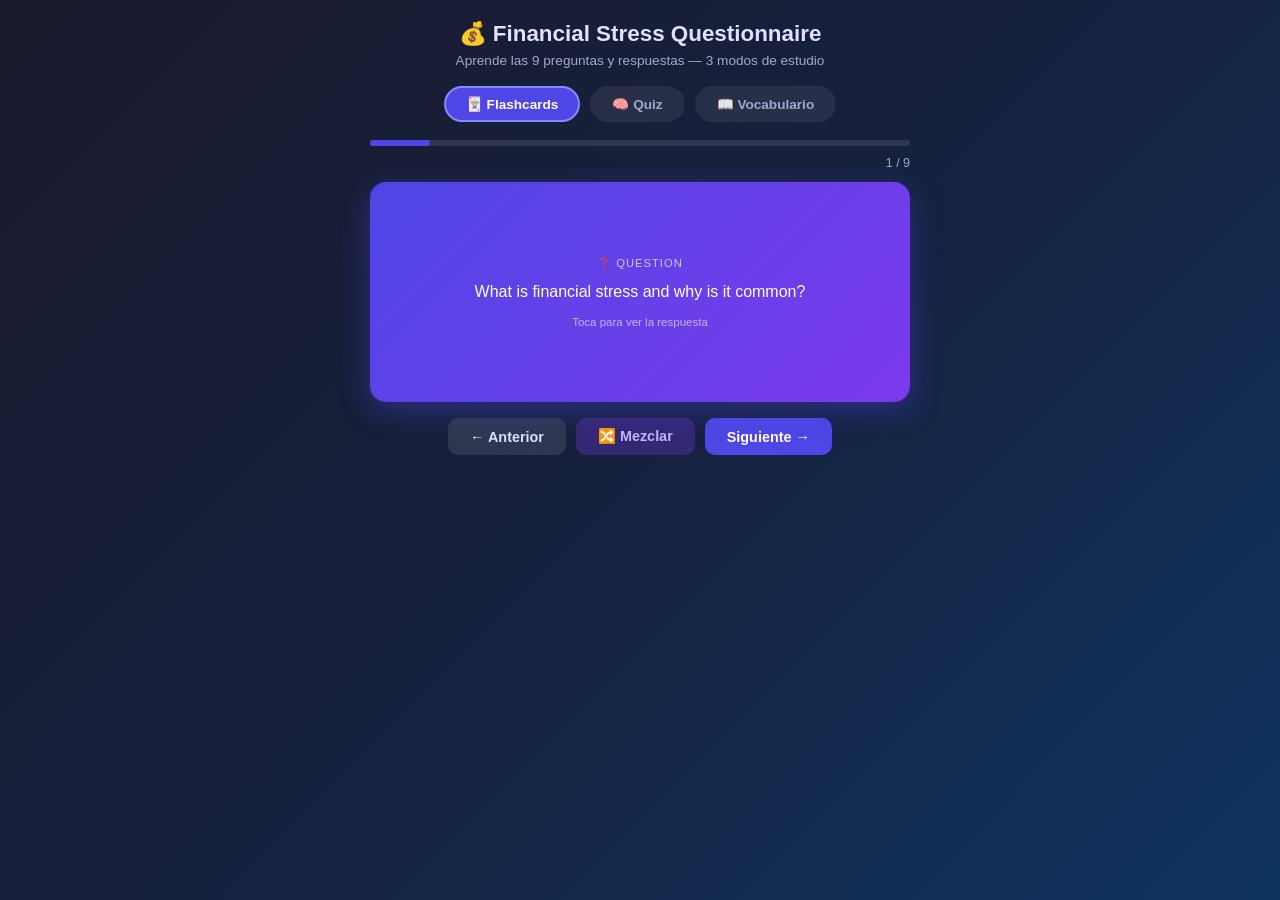
==== commit 208ed4a0: "Add files via upload" ====
--- a/index.html
+++ b/index.html
@@ -1,288 +1,344 @@
 <!DOCTYPE html>
-<html lang="es">
+<html lang="en">
 <head>
-  <meta charset="UTF-8">
-  <meta name="viewport" content="width=device-width, initial-scale=1.0">
-  <title>Flash Cards - Hardware</title>
-  <link rel="stylesheet" href="styles.css">
+<meta charset="UTF-8">
+<meta name="viewport" content="width=device-width, initial-scale=1.0">
+<title>Financial Stress Flashcards</title>
+<style>
+  * { box-sizing: border-box; margin: 0; padding: 0; }
+  body {
+    font-family: 'Segoe UI', sans-serif;
+    background: linear-gradient(135deg, #1a1a2e, #16213e, #0f3460);
+    min-height: 100vh;
+    display: flex;
+    flex-direction: column;
+    align-items: center;
+    justify-content: flex-start;
+    padding: 20px;
+    color: #fff;
+  }
+  h1 {
+    font-size: 1.4rem;
+    margin-bottom: 6px;
+    text-align: center;
+    color: #e0e0ff;
+  }
+  .subtitle { font-size: 0.85rem; color: #a0a8d0; margin-bottom: 18px; text-align: center; }
+
+  /* TABS */
+  .tabs { display: flex; gap: 10px; margin-bottom: 18px; }
+  .tab {
+    padding: 8px 20px; border-radius: 20px; cursor: pointer;
+    font-size: 0.85rem; font-weight: 600; border: 2px solid transparent;
+    transition: all 0.2s;
+  }
+  .tab.active { background: #4f46e5; border-color: #818cf8; color: #fff; }
+  .tab:not(.active) { background: rgba(255,255,255,0.07); color: #a0a8d0; }
+  .tab:not(.active):hover { background: rgba(255,255,255,0.13); }
+
+  /* FLASHCARDS */
+  #flashcard-section { width: 100%; max-width: 540px; }
+  .progress-bar-wrap { background: rgba(255,255,255,0.1); border-radius: 10px; height: 6px; margin-bottom: 10px; }
+  .progress-bar { height: 6px; border-radius: 10px; background: #4f46e5; transition: width 0.4s; }
+  .card-counter { text-align: right; font-size: 0.78rem; color: #a0a8d0; margin-bottom: 12px; }
+
+  .card-wrap { perspective: 1000px; height: 220px; cursor: pointer; margin-bottom: 16px; }
+  .card {
+    width: 100%; height: 100%;
+    position: relative; transform-style: preserve-3d;
+    transition: transform 0.55s cubic-bezier(.4,0,.2,1);
+    border-radius: 16px;
+  }
+  .card.flipped { transform: rotateY(180deg); }
+  .card-face {
+    position: absolute; width: 100%; height: 100%;
+    backface-visibility: hidden; border-radius: 16px;
+    display: flex; flex-direction: column;
+    align-items: center; justify-content: center;
+    padding: 22px; text-align: center;
+  }
+  .card-front {
+    background: linear-gradient(135deg, #4f46e5, #7c3aed);
+    box-shadow: 0 8px 30px rgba(79,70,229,0.4);
+  }
+  .card-back {
+    background: linear-gradient(135deg, #0ea5e9, #0284c7);
+    transform: rotateY(180deg);
+    box-shadow: 0 8px 30px rgba(14,165,233,0.4);
+  }
+  .card-label { font-size: 0.7rem; letter-spacing: 1px; text-transform: uppercase; opacity: 0.7; margin-bottom: 10px; }
+  .card-text { font-size: 1rem; line-height: 1.5; font-weight: 500; }
+  .card-hint { font-size: 0.72rem; opacity: 0.6; margin-top: 12px; }
+
+  .fc-btns { display: flex; gap: 10px; justify-content: center; }
+  .fc-btn {
+    padding: 10px 22px; border-radius: 10px; border: none;
+    font-size: 0.9rem; font-weight: 600; cursor: pointer; transition: all 0.2s;
+  }
+  .btn-prev { background: rgba(255,255,255,0.1); color: #e0e0ff; }
+  .btn-prev:hover { background: rgba(255,255,255,0.18); }
+  .btn-next { background: #4f46e5; color: #fff; }
+  .btn-next:hover { background: #4338ca; }
+  .btn-shuffle { background: rgba(124,58,237,0.3); color: #c4b5fd; }
+  .btn-shuffle:hover { background: rgba(124,58,237,0.5); }
+
+  /* QUIZ */
+  #quiz-section { width: 100%; max-width: 540px; display: none; }
+  .quiz-q { background: rgba(255,255,255,0.06); border-radius: 14px; padding: 18px; margin-bottom: 14px; }
+  .quiz-q p { font-size: 0.95rem; margin-bottom: 14px; color: #e0e0ff; font-weight: 600; }
+  .options { display: flex; flex-direction: column; gap: 9px; }
+  .option {
+    background: rgba(255,255,255,0.07); border: 2px solid transparent;
+    border-radius: 10px; padding: 11px 14px; cursor: pointer;
+    font-size: 0.85rem; color: #c4cff0; transition: all 0.2s; text-align: left;
+  }
+  .option:hover:not(.disabled) { background: rgba(79,70,229,0.25); border-color: #6366f1; color: #fff; }
+  .option.correct { background: rgba(16,185,129,0.2); border-color: #10b981; color: #6ee7b7; }
+  .option.wrong { background: rgba(239,68,68,0.2); border-color: #ef4444; color: #fca5a5; }
+  .option.disabled { cursor: default; }
+
+  .quiz-score {
+    text-align: center; background: rgba(79,70,229,0.2);
+    border-radius: 14px; padding: 20px; margin-bottom: 14px;
+  }
+  .quiz-score .big { font-size: 2.5rem; font-weight: 700; color: #818cf8; }
+  .quiz-score p { color: #a0a8d0; margin-top: 6px; }
+  .btn-restart {
+    display: block; margin: 0 auto; padding: 12px 30px;
+    background: #4f46e5; color: #fff; border: none; border-radius: 10px;
+    font-size: 1rem; font-weight: 600; cursor: pointer;
+  }
+  .btn-restart:hover { background: #4338ca; }
+
+  /* VOCAB */
+  #vocab-section { width: 100%; max-width: 540px; display: none; }
+  .vocab-grid { display: grid; grid-template-columns: 1fr 1fr; gap: 10px; }
+  .vocab-card {
+    background: rgba(255,255,255,0.06); border-radius: 12px;
+    padding: 14px; border-left: 3px solid #4f46e5;
+  }
+  .vocab-word { font-weight: 700; color: #818cf8; font-size: 0.9rem; margin-bottom: 4px; }
+  .vocab-def { font-size: 0.78rem; color: #a0a8d0; line-height: 1.4; }
+</style>
 </head>
 <body>
-  <header class="page-header">
-    <div>
-      <p class="eyebrow">Flash cards</p>
-      <h1>Conociendo el Hardware</h1>
-      <p class="intro">Tarjetas interactivas basadas en el contenido del PPTX, manteniendo el orden de arriba hacia abajo y el texto completo.</p>
+
+<h1>💰 Financial Stress Questionnaire</h1>
+<p class="subtitle">Aprende las 9 preguntas y respuestas — 3 modos de estudio</p>
+
+<div class="tabs">
+  <div class="tab active" onclick="switchTab('flashcard')">🃏 Flashcards</div>
+  <div class="tab" onclick="switchTab('quiz')">🧠 Quiz</div>
+  <div class="tab" onclick="switchTab('vocab')">📖 Vocabulario</div>
+</div>
+
+<!-- FLASHCARDS -->
+<div id="flashcard-section">
+  <div class="progress-bar-wrap"><div class="progress-bar" id="fc-progress"></div></div>
+  <div class="card-counter" id="fc-counter">1 / 9</div>
+  <div class="card-wrap" onclick="flipCard()">
+    <div class="card" id="the-card">
+      <div class="card-face card-front">
+        <div class="card-label">❓ Question</div>
+        <div class="card-text" id="fc-question"></div>
+        <div class="card-hint">Toca para ver la respuesta</div>
+      </div>
+      <div class="card-face card-back">
+        <div class="card-label">✅ Answer</div>
+        <div class="card-text" id="fc-answer"></div>
+      </div>
     </div>
-
-    <button class="control-button" id="flip-all" type="button">Voltear todas</button>
-  </header>
-
-  <main class="cards-layout">
-    <article class="flashcard" data-card>
-      <div class="flashcard-inner">
-        <section class="flashcard-face flashcard-front">
-          <span class="card-number">Tarjeta 1</span>
-          <h2>¿Cuál es el tema principal de la presentación?</h2>
-          <p>Haz clic para ver el contenido exacto de la portada.</p>
-        </section>
-        <section class="flashcard-face flashcard-back">
-          <span class="card-number">Portada</span>
-          <h2>CONOCIENDO EL HARDWARE</h2>
-          <div class="card-text">
-            <p>según su función</p>
-            <p>📚 Asignatura</p>
-            <p>Informática / Tecnología</p>
-            <p>👨‍🎓 Estudiante</p>
-            <p>________________</p>
-            <p>📅 Grado</p>
-            <p>________________</p>
-            <p>⌨️ Entrada</p>
-            <p>🖥️ Salida</p>
-            <p>💾 Almacenamiento</p>
-            <p>⚙️ Procesamiento</p>
-            <p>📡 Comunicación</p>
-          </div>
-        </section>
-      </div>
-    </article>
-
-    <article class="flashcard" data-card>
-      <div class="flashcard-inner">
-        <section class="flashcard-face flashcard-front">
-          <span class="card-number">Tarjeta 2</span>
-          <h2>¿Qué es el hardware y cuál es su importancia en una computadora?</h2>
-          <p>Haz clic para ver la respuesta completa.</p>
-        </section>
-        <section class="flashcard-face flashcard-back">
-          <span class="card-number">Introducción</span>
-          <h2>📌 INTRODUCCIÓN</h2>
-          <div class="card-text">
-            <p><strong>¿Qué es el Hardware?</strong></p>
-            <p>El hardware es el conjunto de componentes físicos y tangibles que forman parte de una computadora. Son todas las piezas que se pueden ver y tocar, como el teclado, el monitor, el mouse y el disco duro.</p>
-            <p><strong>Importancia en una Computadora</strong></p>
-            <p>✔ Permite ejecutar el sistema operativo y los programas</p>
-            <p>✔ Procesa y almacena toda la información digital</p>
-            <p>✔ Permite la interacción entre el usuario y la máquina</p>
-            <p>✔ Conecta la computadora con el mundo exterior</p>
-            <p>💻 HARDWARE</p>
-            <p>Componentes físicos que forman y hacen funcionar una computadora</p>
-            <p>Sin hardware, no hay computadora</p>
-          </div>
-        </section>
-      </div>
-    </article>
-
-    <article class="flashcard" data-card>
-      <div class="flashcard-inner">
-        <section class="flashcard-face flashcard-front">
-          <span class="card-number">Tarjeta 3</span>
-          <h2>¿Cuáles son los tipos de hardware?</h2>
-          <p>Haz clic para ver la clasificación completa.</p>
-        </section>
-        <section class="flashcard-face flashcard-back">
-          <span class="card-number">Tipos</span>
-          <h2>🗂️ TIPOS DE HARDWARE</h2>
-          <div class="card-text">
-            <p>⌨️ Hardware de Entrada</p>
-            <p>Introduce datos en la computadora</p>
-            <p>🖥️ Hardware de Salida</p>
-            <p>Muestra los resultados al usuario</p>
-            <p>💾 Hardware de Almacenamiento</p>
-            <p>Guarda la información de forma permanente</p>
-            <p>⚙️ Hardware de Procesamiento</p>
-            <p>Ejecuta instrucciones del sistema</p>
-            <p>📡 Dispositivos de Comunicación</p>
-            <p>Conecta con redes y otros dispositivos</p>
-          </div>
-        </section>
-      </div>
-    </article>
-
-    <article class="flashcard" data-card>
-      <div class="flashcard-inner">
-        <section class="flashcard-face flashcard-front">
-          <span class="card-number">Tarjeta 4</span>
-          <h2>¿Qué es el hardware de entrada y qué dispositivos lo forman?</h2>
-          <p>Haz clic para ver la respuesta completa.</p>
-        </section>
-        <section class="flashcard-face flashcard-back">
-          <span class="card-number">Entrada</span>
-          <h2>⌨️ Hardware de Entrada</h2>
-          <div class="card-text">
-            <p>⌨️ Teclado</p>
-            <p>🖱️ Mouse</p>
-            <p>📷 Cámara web</p>
-            <p>🖊️ Escáner</p>
-            <p>🎤 Micrófono</p>
-            <p><strong>📖 Definición</strong></p>
-            <p>El hardware de entrada es el conjunto de dispositivos que permiten al usuario introducir datos, comandos e información en la computadora para que sean procesados.</p>
-            <p><strong>⚡ Función Principal</strong></p>
-            <p>Capturar y transmitir datos del mundo exterior hacia el procesador de la computadora para su análisis o almacenamiento.</p>
-            <p><strong>🔧 Ejemplos de Dispositivos</strong></p>
-            <p>⌨️ Teclado — Permite ingresar texto y comandos mediante teclas.</p>
-            <p>🖱️ Mouse — Controla el puntero en pantalla para interactuar con la interfaz.</p>
-            <p>📷 Cámara web — Captura imágenes y video en tiempo real.</p>
-            <p>🖊️ Escáner — Digitaliza documentos e imágenes físicas.</p>
-            <p>🎤 Micrófono — Captura la voz y otros sonidos para introducir audio al sistema.</p>
-          </div>
-        </section>
-      </div>
-    </article>
-
-    <article class="flashcard" data-card>
-      <div class="flashcard-inner">
-        <section class="flashcard-face flashcard-front">
-          <span class="card-number">Tarjeta 5</span>
-          <h2>¿Qué es el hardware de salida y qué dispositivos lo forman?</h2>
-          <p>Haz clic para ver la respuesta completa.</p>
-        </section>
-        <section class="flashcard-face flashcard-back">
-          <span class="card-number">Salida</span>
-          <h2>🖥️ Hardware de Salida</h2>
-          <div class="card-text">
-            <p>🖥️ Monitor</p>
-            <p>🖨️ Impresora</p>
-            <p>🔊 Altavoces</p>
-            <p>📽️ Proyector</p>
-            <p>🎧 Audífonos</p>
-            <p><strong>📖 Definición</strong></p>
-            <p>El hardware de salida son los dispositivos encargados de presentar o entregar la información procesada al usuario en un formato comprensible (visual, sonoro o impreso).</p>
-            <p><strong>⚡ Función Principal</strong></p>
-            <p>Mostrar, reproducir o imprimir los resultados del procesamiento de datos para que el usuario pueda interpretarlos.</p>
-            <p><strong>🔧 Ejemplos de Dispositivos</strong></p>
-            <p>🖥️ Monitor — Muestra visualmente la información del sistema.</p>
-            <p>🖨️ Impresora — Plasma en papel documentos e imágenes digitales.</p>
-            <p>🔊 Altavoces — Reproducen sonidos, música y alertas del sistema.</p>
-            <p>📽️ Proyector — Proyecta imágenes en superficies grandes.</p>
-            <p>🎧 Audífonos — Permiten escuchar audio de forma individual y privada.</p>
-          </div>
-        </section>
-      </div>
-    </article>
-
-    <article class="flashcard" data-card>
-      <div class="flashcard-inner">
-        <section class="flashcard-face flashcard-front">
-          <span class="card-number">Tarjeta 6</span>
-          <h2>¿Qué es el hardware de almacenamiento y qué dispositivos lo forman?</h2>
-          <p>Haz clic para ver la respuesta completa.</p>
-        </section>
-        <section class="flashcard-face flashcard-back">
-          <span class="card-number">Almacenamiento</span>
-          <h2>💾 Hardware de Almacenamiento</h2>
-          <div class="card-text">
-            <p>🗄️ Disco Duro (HDD)</p>
-            <p>⚡ SSD</p>
-            <p>🔌 USB</p>
-            <p>💿 DVD/CD</p>
-            <p>💾 Tarjeta SD</p>
-            <p><strong>📖 Definición</strong></p>
-            <p>El hardware de almacenamiento son los dispositivos que guardan información de forma permanente o temporal, para que pueda ser consultada o utilizada en el futuro.</p>
-            <p><strong>⚡ Función Principal</strong></p>
-            <p>Guardar el sistema operativo, programas, archivos y datos del usuario de manera persistente o temporal.</p>
-            <p><strong>🔧 Ejemplos de Dispositivos</strong></p>
-            <p>🗄️ Disco Duro (HDD) — Almacena grandes cantidades de datos magnéticamente.</p>
-            <p>⚡ SSD — Almacena datos en memoria flash, más rápido que el HDD.</p>
-            <p>🔌 USB — Dispositivo portátil para transferir y almacenar archivos.</p>
-            <p>💿 DVD/CD — Disco óptico para almacenar datos y multimedia.</p>
-            <p>💾 Tarjeta SD — Memoria extraíble usada para guardar archivos en cámaras, teléfonos y computadoras.</p>
-          </div>
-        </section>
-      </div>
-    </article>
-
-    <article class="flashcard" data-card>
-      <div class="flashcard-inner">
-        <section class="flashcard-face flashcard-front">
-          <span class="card-number">Tarjeta 7</span>
-          <h2>¿Qué es el hardware de procesamiento y qué dispositivos lo forman?</h2>
-          <p>Haz clic para ver la respuesta completa.</p>
-        </section>
-        <section class="flashcard-face flashcard-back">
-          <span class="card-number">Procesamiento</span>
-          <h2>⚙️ Hardware de Procesamiento</h2>
-          <div class="card-text">
-            <p>🧠 CPU (Procesador)</p>
-            <p>🎮 GPU</p>
-            <p>🃏 RAM</p>
-            <p>🔲 Placa Madre</p>
-            <p>🧮 Chipset</p>
-            <p><strong>📖 Definición</strong></p>
-            <p>El hardware de procesamiento son los componentes que analizan, calculan y ejecutan las instrucciones del sistema operativo y los programas instalados en la computadora.</p>
-            <p><strong>⚡ Función Principal</strong></p>
-            <p>Realizar cálculos matemáticos, lógicos y controlar el flujo de información entre todos los componentes del sistema.</p>
-            <p><strong>🔧 Ejemplos de Dispositivos</strong></p>
-            <p>🧠 CPU (Procesador) — Es el cerebro de la computadora; ejecuta instrucciones.</p>
-            <p>🎮 GPU — Procesa gráficos y acelera tareas visuales.</p>
-            <p>🃏 RAM — Memoria temporal que almacena datos en uso activo.</p>
-            <p>🔲 Placa Madre — Conecta y coordina todos los componentes del sistema.</p>
-            <p>🧮 Chipset — Administra la comunicación entre el procesador, la memoria y otros componentes.</p>
-          </div>
-        </section>
-      </div>
-    </article>
-
-    <article class="flashcard" data-card>
-      <div class="flashcard-inner">
-        <section class="flashcard-face flashcard-front">
-          <span class="card-number">Tarjeta 8</span>
-          <h2>¿Qué son los dispositivos de comunicación y cuáles son sus ejemplos?</h2>
-          <p>Haz clic para ver la respuesta completa.</p>
-        </section>
-        <section class="flashcard-face flashcard-back">
-          <span class="card-number">Comunicación</span>
-          <h2>📡 Dispositivos de Comunicación</h2>
-          <div class="card-text">
-            <p>📶 Tarjeta de Red</p>
-            <p>📡 Módem</p>
-            <p>🌐 Router</p>
-            <p>🔵 Bluetooth</p>
-            <p>📱 Adaptador Wi‑Fi</p>
-            <p><strong>📖 Definición</strong></p>
-            <p>Los dispositivos de comunicación son componentes que permiten a la computadora intercambiar datos con otras máquinas, redes o internet de forma alámbrica o inalámbrica.</p>
-            <p><strong>⚡ Función Principal</strong></p>
-            <p>Conectar la computadora a redes locales o a internet para el intercambio de información con otros dispositivos o sistemas.</p>
-            <p><strong>🔧 Ejemplos de Dispositivos</strong></p>
-            <p>📶 Tarjeta de Red — Permite conectar la PC a redes cableadas (Ethernet).</p>
-            <p>📡 Módem — Convierte señales digitales en analógicas para internet.</p>
-            <p>🌐 Router — Distribuye la señal de internet a múltiples dispositivos.</p>
-            <p>🔵 Bluetooth — Conecta dispositivos cercanos sin cables.</p>
-            <p>📱 Adaptador Wi‑Fi — Permite conectar la computadora a redes inalámbricas.</p>
-          </div>
-        </section>
-      </div>
-    </article>
-
-    <article class="flashcard" data-card>
-      <div class="flashcard-inner">
-        <section class="flashcard-face flashcard-front">
-          <span class="card-number">Tarjeta 9</span>
-          <h2>¿Cuál es la conclusión de la presentación?</h2>
-          <p>Haz clic para ver el cierre completo.</p>
-        </section>
-        <section class="flashcard-face flashcard-back">
-          <span class="card-number">Conclusión</span>
-          <h2>🏁 CONCLUSIÓN</h2>
-          <div class="card-text">
-            <p><strong>Resumen de lo aprendido</strong></p>
-            <p>En esta presentación conocimos los cinco tipos de hardware que conforman una computadora. Cada componente cumple una función específica e indispensable para el correcto funcionamiento del sistema.</p>
-            <p>⌨️ Entrada</p>
-            <p>Recibe datos del usuario</p>
-            <p>🖥️ Salida</p>
-            <p>Muestra los resultados</p>
-            <p>💾 Almacenamiento</p>
-            <p>Guarda la información</p>
-            <p>⚙️ Procesamiento</p>
-            <p>Ejecuta instrucciones</p>
-            <p>📡 Comunicación</p>
-            <p>Conecta con el exterior</p>
-            <p>💡 Conocer los tipos de hardware nos permite usar mejor la tecnología, solucionar problemas básicos y entender cómo funciona una computadora por dentro.</p>
-          </div>
-        </section>
-      </div>
-    </article>
-  </main>
-
-  <script src="script.js"></script>
+  </div>
+  <div class="fc-btns">
+    <button class="fc-btn btn-prev" onclick="fcNav(-1)">← Anterior</button>
+    <button class="fc-btn btn-shuffle" onclick="shuffleCards()">🔀 Mezclar</button>
+    <button class="fc-btn btn-next" onclick="fcNav(1)">Siguiente →</button>
+  </div>
+</div>
+
+<!-- QUIZ -->
+<div id="quiz-section">
+  <div id="quiz-score-box" style="display:none">
+    <div class="quiz-score">
+      <div class="big" id="score-text"></div>
+      <p id="score-msg"></p>
+    </div>
+    <button class="btn-restart" onclick="startQuiz()">🔄 Intentar de nuevo</button>
+  </div>
+  <div id="quiz-questions"></div>
+</div>
+
+<!-- VOCAB -->
+<div id="vocab-section">
+  <div class="vocab-grid" id="vocab-grid"></div>
+</div>
+
+<script>
+const QA = [
+  {
+    q: "What is financial stress and why is it common?",
+    a: "Financial stress is a feeling of pressure or worry about money. It is common because many of us, at some point, find ourselves faced with a financial crisis or the pressure of mounting debt."
+  },
+  {
+    q: "What are some causes of financial problems mentioned in the text?",
+    a: "Job loss, mounting debt, unexpected expenses, or a combination of factors. Whether it's credit card debt, an inability to pay bills, or a loss of income, financial problems can feel overwhelming."
+  },
+  {
+    q: "According to the APA study, what percentage of Americans feel stress about money?",
+    a: "72 percent of Americans feel stressed about money at least some of the time, according to a study by the American Psychological Association (APA)."
+  },
+  {
+    q: "How can financial stress affect a person's mental health?",
+    a: "Financial stress can lead to anxiety, depression, substance abuse, and sleep problems. It can also cause physical symptoms like headaches, gastrointestinal problems, and high blood pressure."
+  },
+  {
+    q: "In what ways can financial problems impact relationships?",
+    a: "Money is often cited as the most common cause of arguments between partners. It can also cause you to withdraw from social life or lead to tension and conflict with family members."
+  },
+  {
+    q: "What negative emotions can financial stress cause?",
+    a: "It can cause a sense of shame, fear, anger, and hopelessness. You may feel a sense of despair or feel overwhelmed by the situation."
+  },
+  {
+    q: "How can exercise help reduce stress?",
+    a: "Exercise releases endorphins that improve your mood and help burn off the tension of stress. It can help you clear your mind and increase your energy levels."
+  },
+  {
+    q: "Why is sleep important when dealing with stress?",
+    a: "Getting enough sleep helps you maintain your perspective and cope with the challenges of the day. Lack of sleep can make you more vulnerable to stress."
+  },
+  {
+    q: "What are some examples of relaxation techniques mentioned?",
+    a: "Practicing relaxation techniques such as deep breathing, meditation, or yoga can help reduce overall stress levels and improve your sense of well-being."
+  }
+];
+
+const VOCAB = [
+  { word: "financial stress", def: "presión o preocupación por el dinero" },
+  { word: "mounting debt", def: "deuda que va creciendo" },
+  { word: "overwhelming", def: "abrumador, que se siente demasiado" },
+  { word: "anxiety", def: "ansiedad, nerviosismo intenso" },
+  { word: "depression", def: "depresión, tristeza profunda" },
+  { word: "hopelessness", def: "desesperanza, sin esperanza" },
+  { word: "endorphins", def: "endorfinas, sustancias que mejoran el ánimo" },
+  { word: "vulnerable", def: "vulnerable, susceptible al daño" },
+  { word: "well-being", def: "bienestar general" },
+  { word: "perspective", def: "perspectiva, punto de vista equilibrado" },
+  { word: "substance abuse", def: "abuso de sustancias" },
+  { word: "gastrointestinal", def: "relacionado con el estómago e intestinos" },
+];
+
+// --- FLASHCARDS ---
+let fcOrder = [...Array(QA.length).keys()];
+let fcIndex = 0;
+
+function renderFC() {
+  const i = fcOrder[fcIndex];
+  document.getElementById('fc-question').textContent = QA[i].q;
+  document.getElementById('fc-answer').textContent = QA[i].a;
+  document.getElementById('fc-counter').textContent = `${fcIndex+1} / ${QA.length}`;
+  document.getElementById('fc-progress').style.width = `${((fcIndex+1)/QA.length)*100}%`;
+  document.getElementById('the-card').classList.remove('flipped');
+}
+
+function flipCard() {
+  document.getElementById('the-card').classList.toggle('flipped');
+}
+
+function fcNav(dir) {
+  fcIndex = (fcIndex + dir + QA.length) % QA.length;
+  renderFC();
+}
+
+function shuffleCards() {
+  fcOrder = fcOrder.sort(() => Math.random() - 0.5);
+  fcIndex = 0;
+  renderFC();
+}
+
+// --- QUIZ ---
+let quizAnswered = 0;
+let quizCorrect = 0;
+
+function startQuiz() {
+  quizAnswered = 0; quizCorrect = 0;
+  document.getElementById('quiz-score-box').style.display = 'none';
+  const container = document.getElementById('quiz-questions');
+  container.innerHTML = '';
+
+  const shuffled = [...QA].sort(() => Math.random() - 0.5);
+
+  shuffled.forEach((item, idx) => {
+    const wrong = QA.filter(x => x !== item).sort(() => Math.random()-0.5).slice(0,3).map(x => x.a);
+    const opts = [...wrong, item.a].sort(() => Math.random()-0.5);
+
+    const div = document.createElement('div');
+    div.className = 'quiz-q';
+    div.innerHTML = `<p>Q${idx+1}: ${item.q}</p><div class="options" id="opts-${idx}"></div>`;
+    container.appendChild(div);
+
+    const optsDiv = div.querySelector(`#opts-${idx}`);
+    opts.forEach(opt => {
+      const btn = document.createElement('button');
+      btn.className = 'option';
+      btn.textContent = opt;
+      btn.onclick = () => checkAnswer(btn, opt, item.a, optsDiv);
+      optsDiv.appendChild(btn);
+    });
+  });
+}
+
+function checkAnswer(btn, selected, correct, container) {
+  if (container.querySelector('.correct, .wrong')) return;
+  quizAnswered++;
+  Array.from(container.children).forEach(b => {
+    b.classList.add('disabled');
+    if (b.textContent === correct) b.classList.add('correct');
+    else if (b === btn) b.classList.add('wrong');
+  });
+  if (selected === correct) quizCorrect++;
+  if (quizAnswered === QA.length) showScore();
+}
+
+function showScore() {
+  setTimeout(() => {
+    document.getElementById('quiz-questions').innerHTML = '';
+    const box = document.getElementById('quiz-score-box');
+    box.style.display = 'block';
+    const pct = Math.round((quizCorrect/QA.length)*100);
+    document.getElementById('score-text').textContent = `${quizCorrect} / ${QA.length}`;
+    let msg = pct === 100 ? "🏆 ¡Perfecto! Lo sabes todo." :
+              pct >= 70 ? "💪 ¡Muy bien! Sigue repasando." :
+              "📚 Practica más con los flashcards.";
+    document.getElementById('score-msg').textContent = msg;
+  }, 600);
+}
+
+// --- VOCAB ---
+function renderVocab() {
+  const g = document.getElementById('vocab-grid');
+  g.innerHTML = VOCAB.map(v => `
+    <div class="vocab-card">
+      <div class="vocab-word">${v.word}</div>
+      <div class="vocab-def">${v.def}</div>
+    </div>
+  `).join('');
+}
+
+// --- TABS ---
+function switchTab(tab) {
+  document.querySelectorAll('.tab').forEach((t,i) => {
+    t.classList.toggle('active', ['flashcard','quiz','vocab'][i] === tab);
+  });
+  document.getElementById('flashcard-section').style.display = tab === 'flashcard' ? 'block' : 'none';
+  document.getElementById('quiz-section').style.display = tab === 'quiz' ? 'block' : 'none';
+  document.getElementById('vocab-section').style.display = tab === 'vocab' ? 'block' : 'none';
+  if (tab === 'quiz') startQuiz();
+}
+
+// INIT
+renderFC();
+renderVocab();
+</script>
 </body>
 </html>
